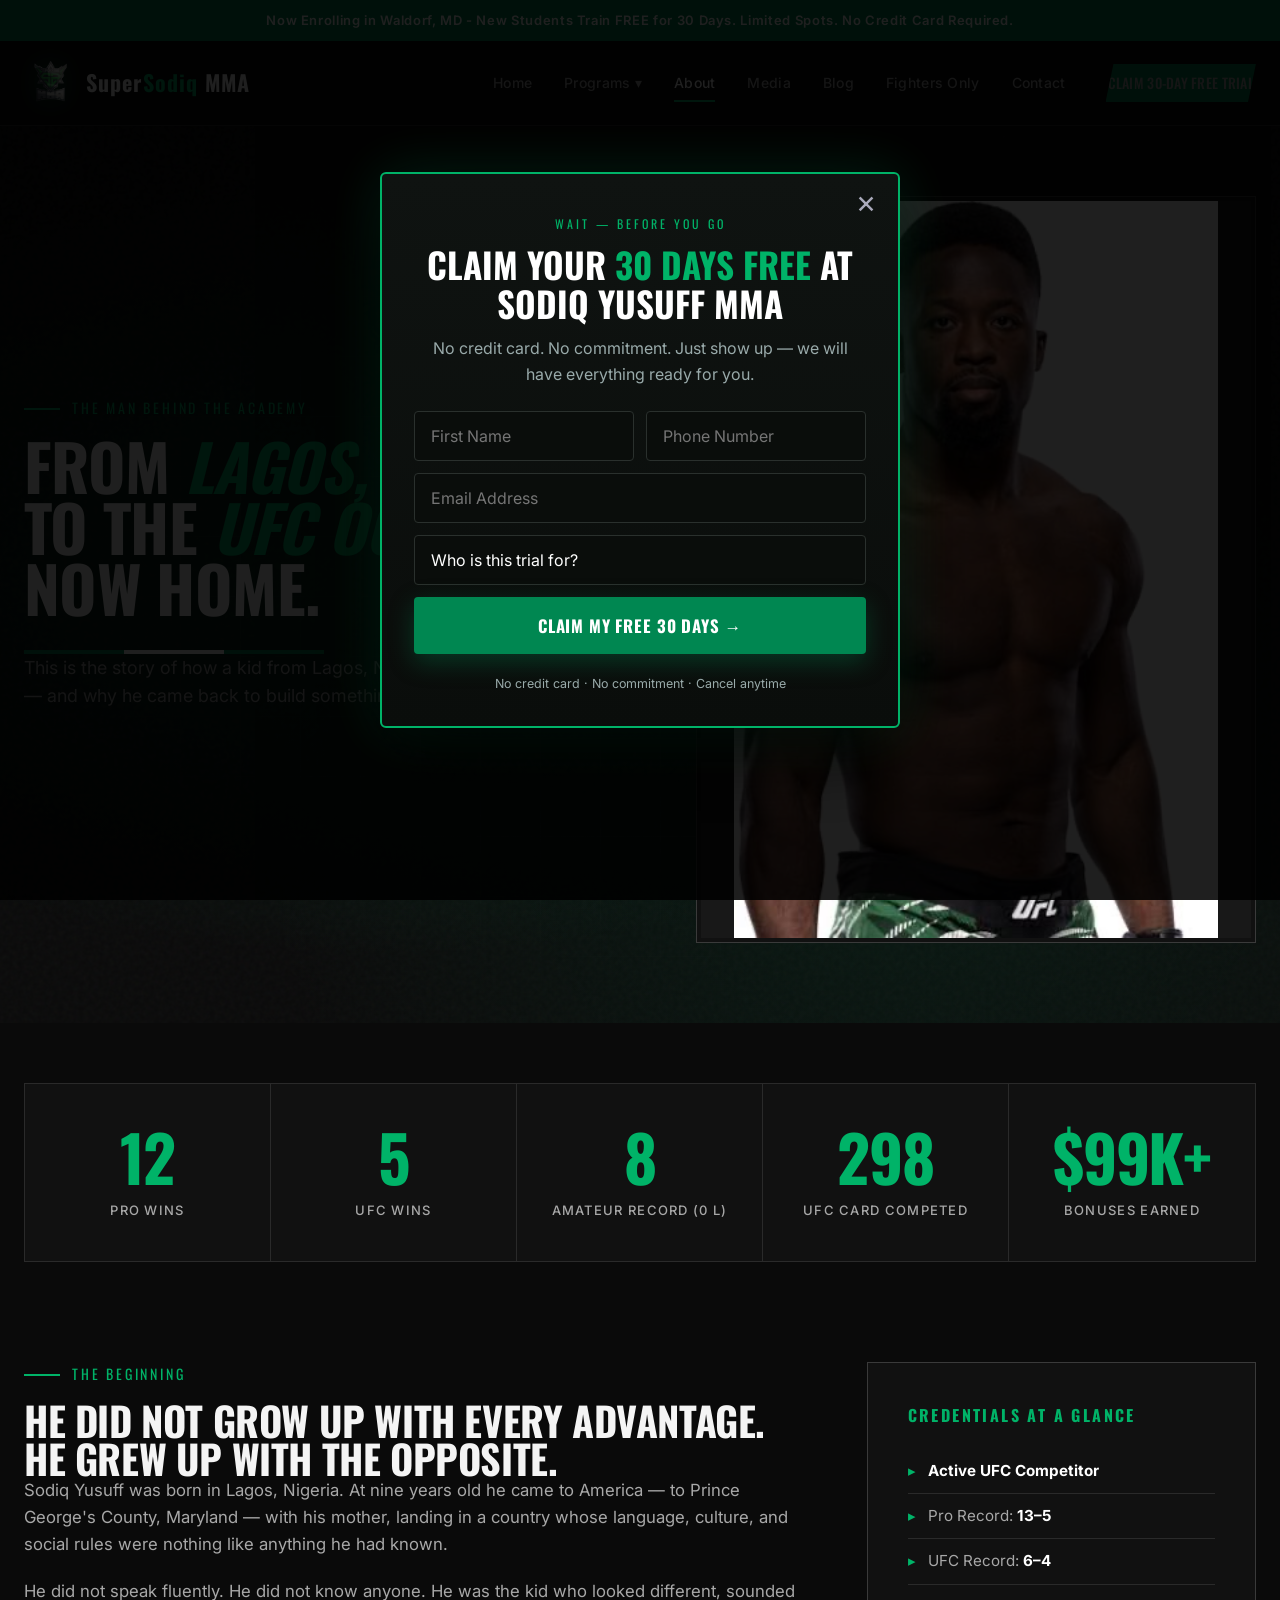
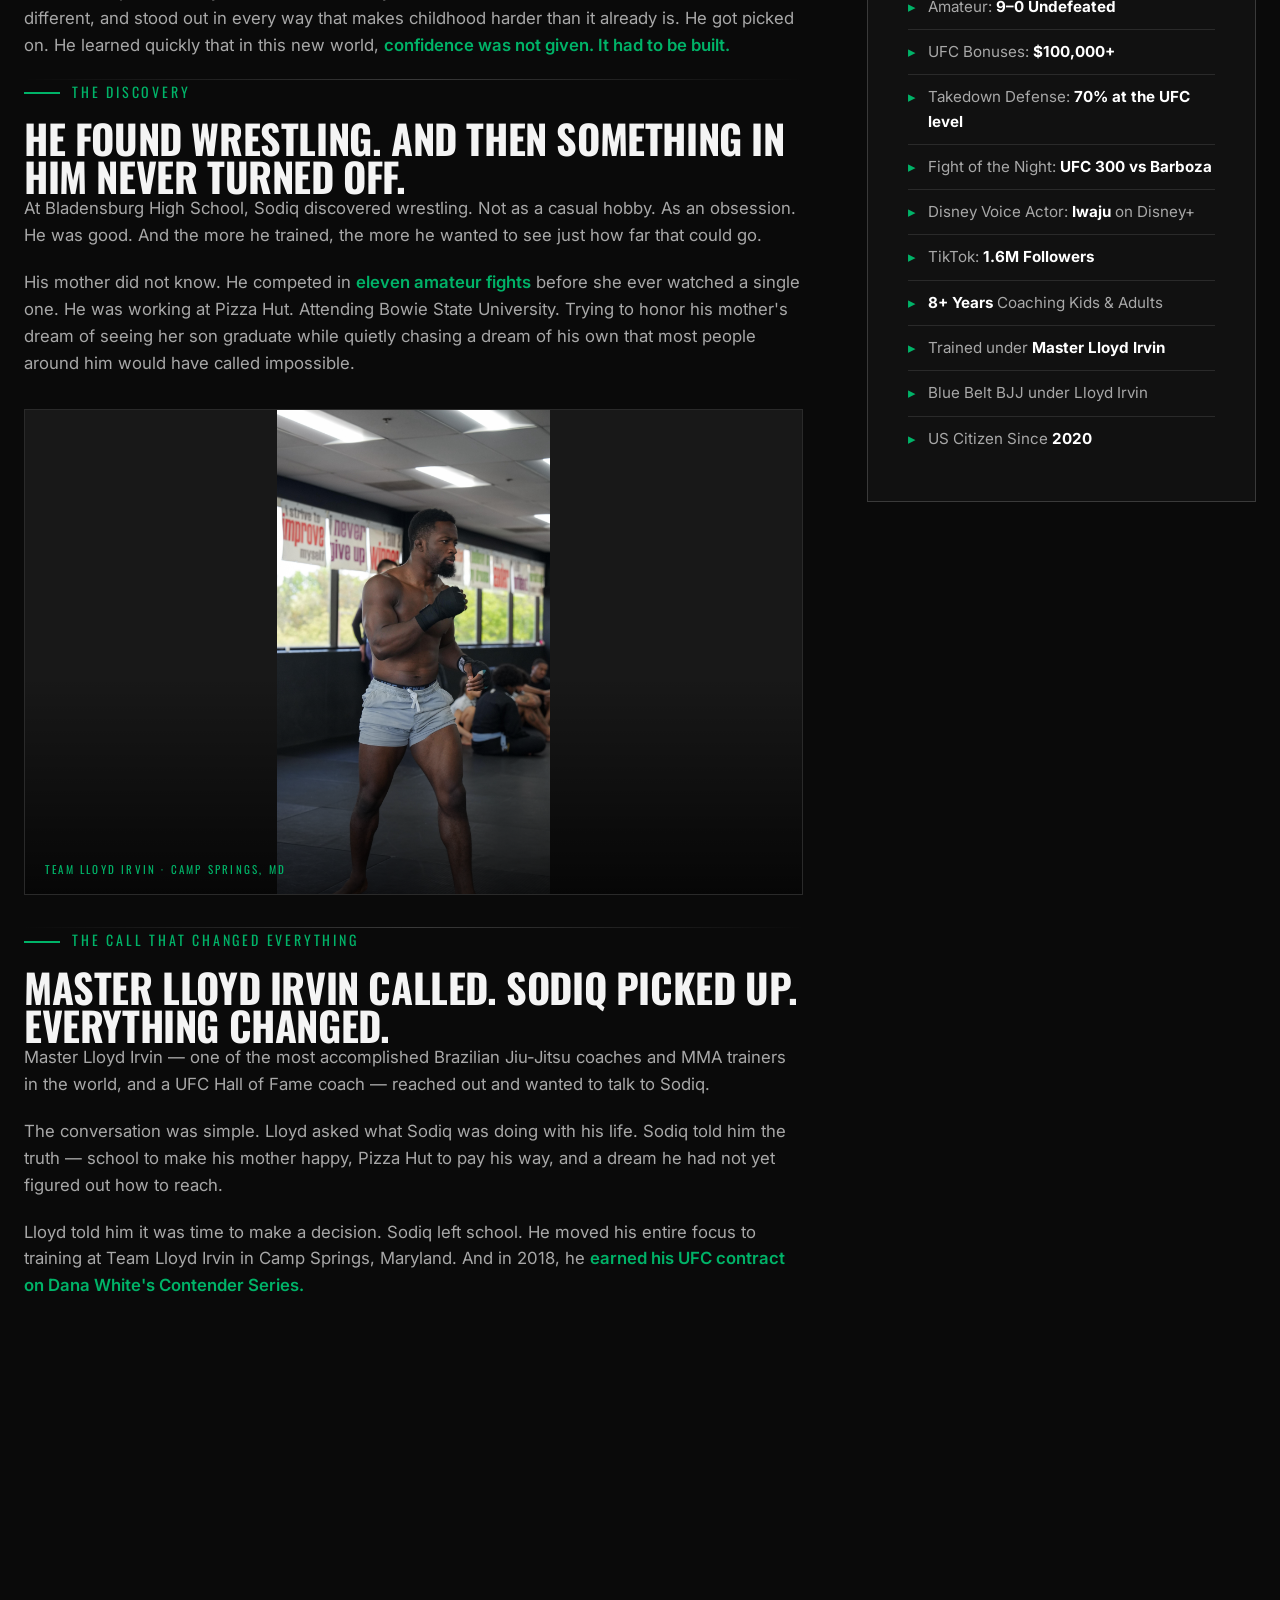
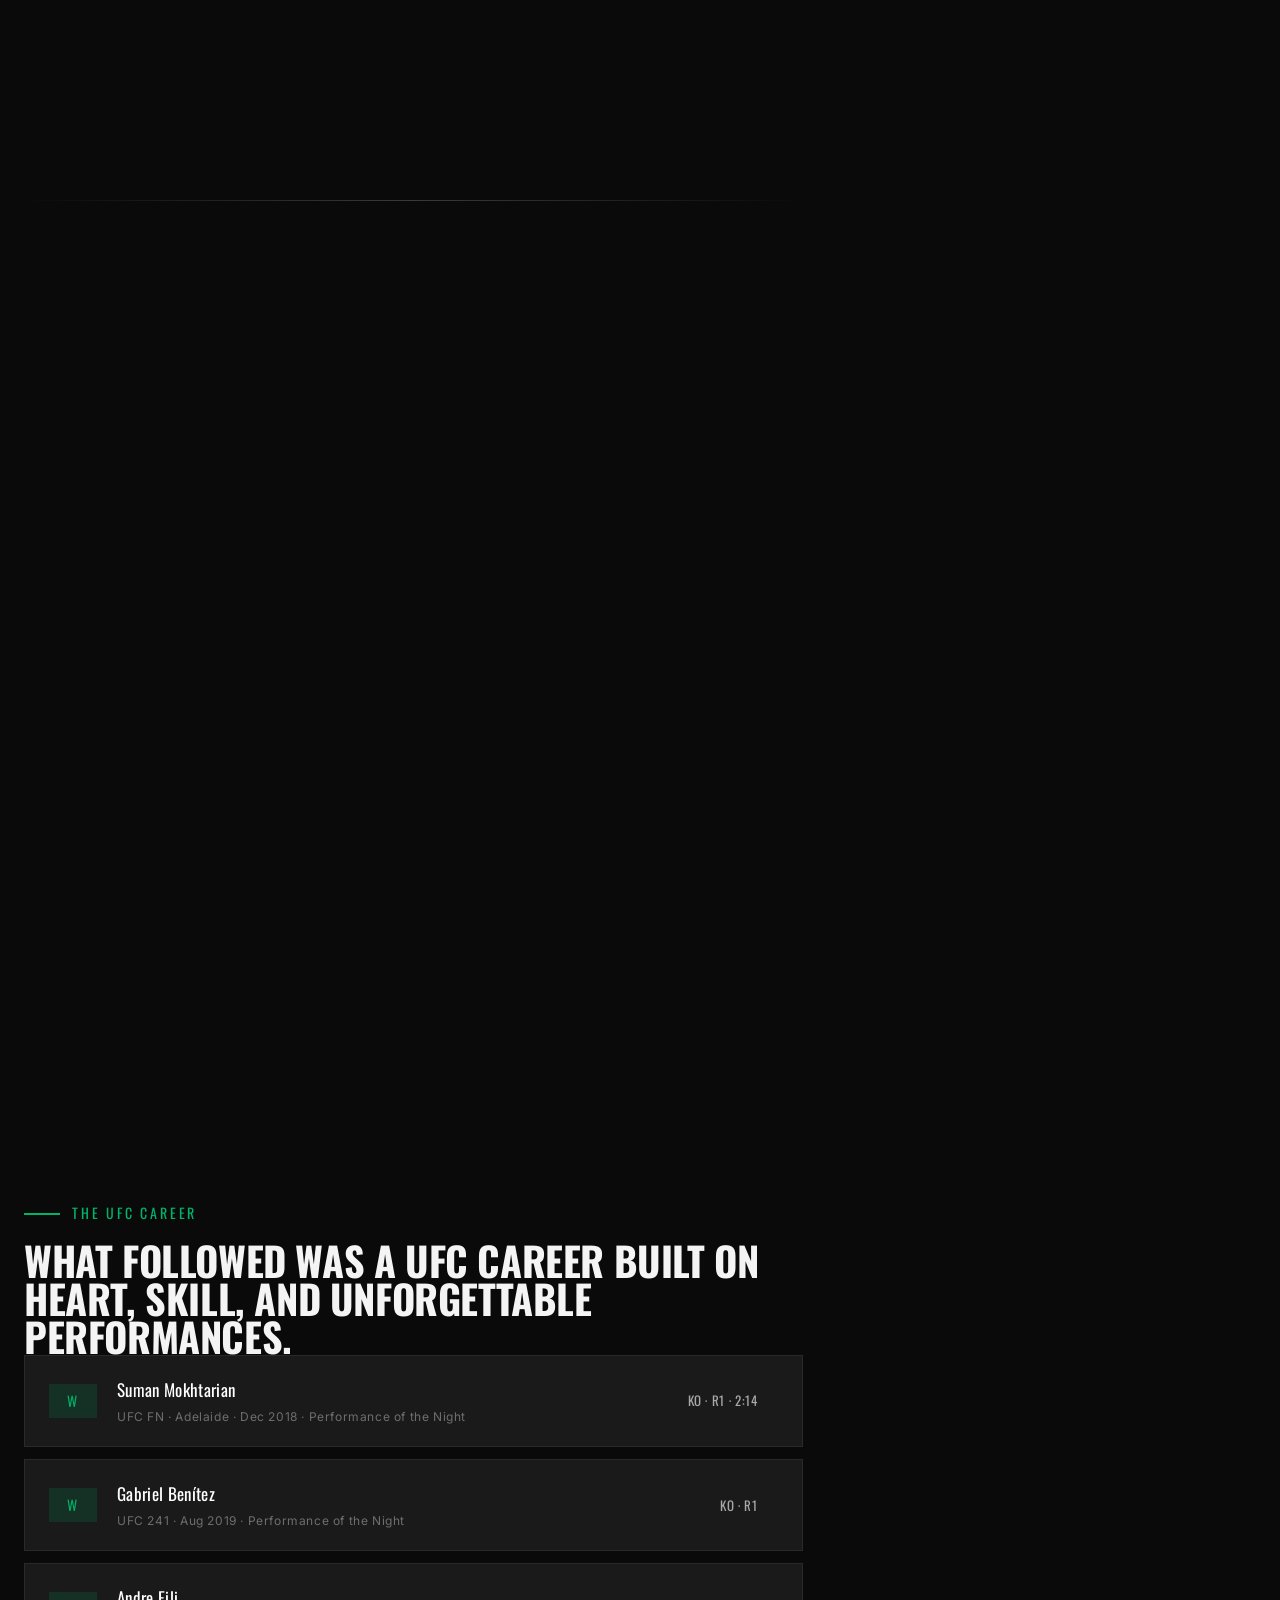
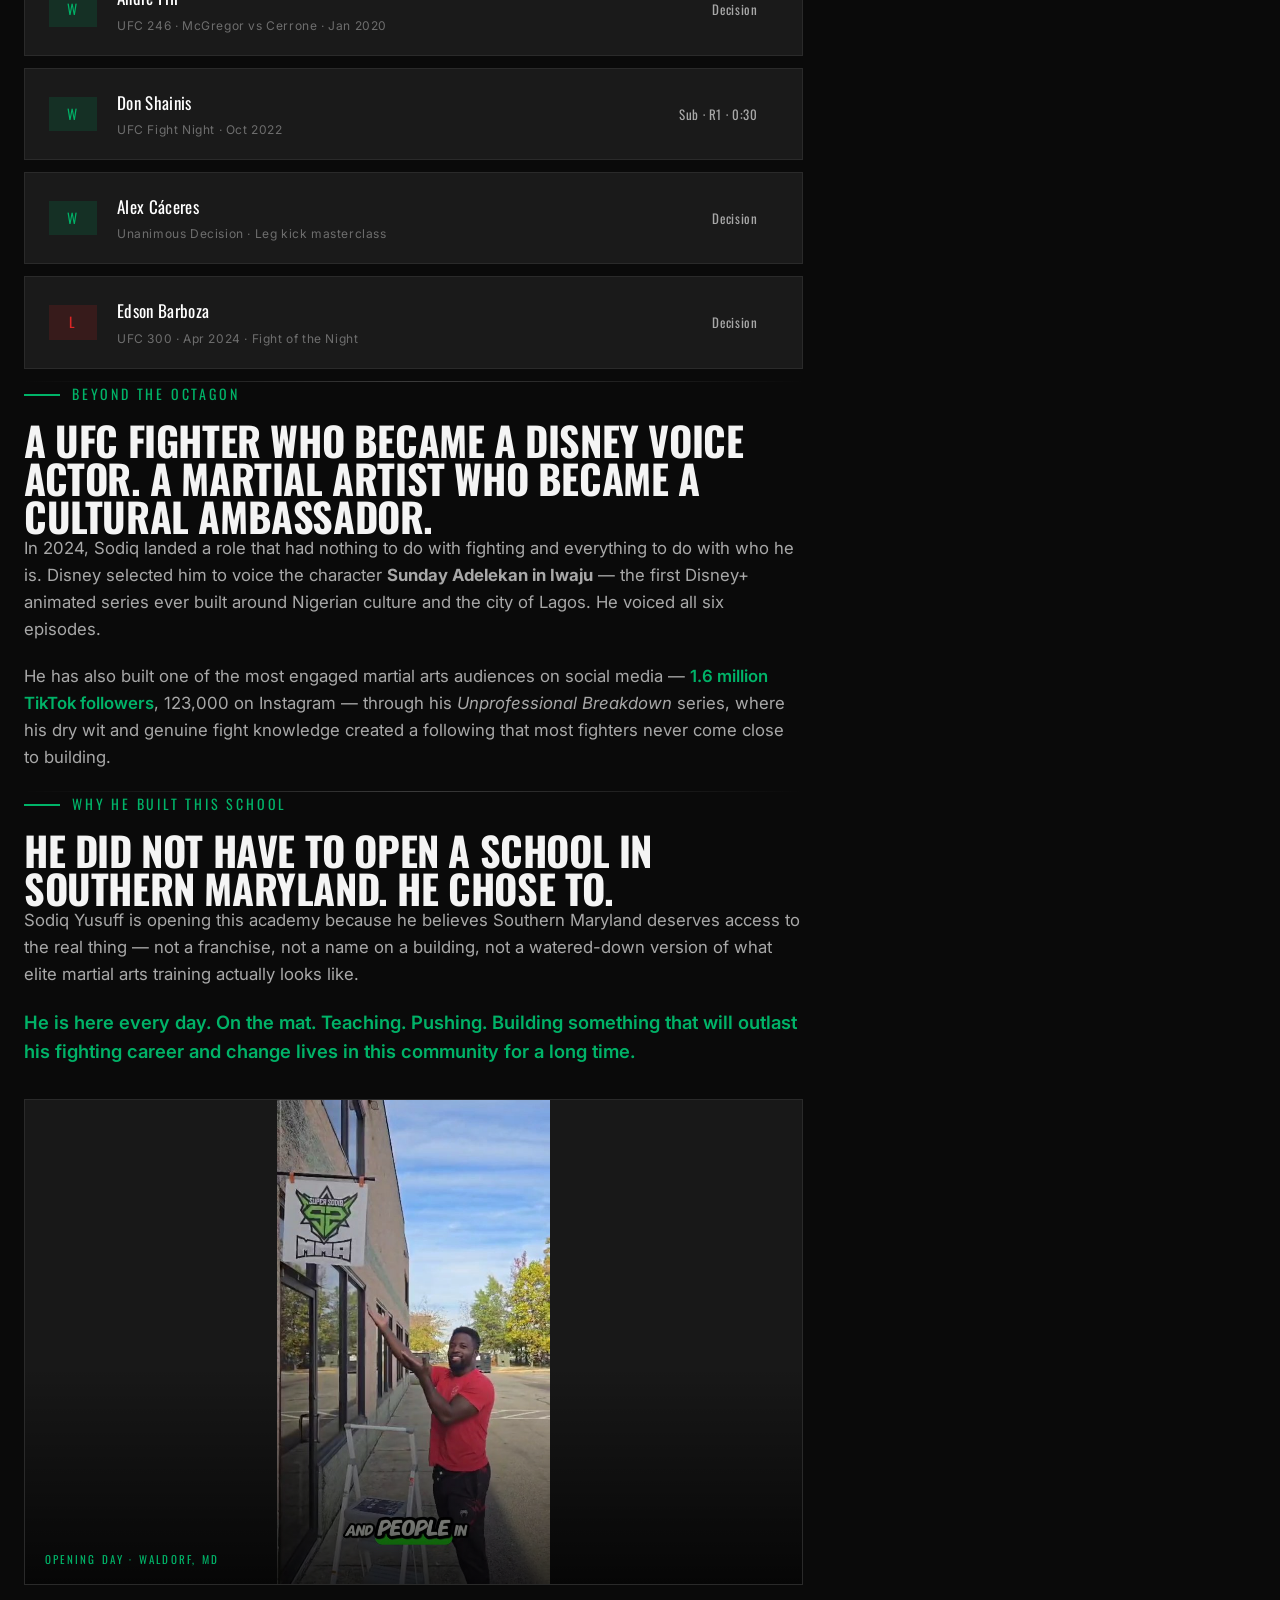
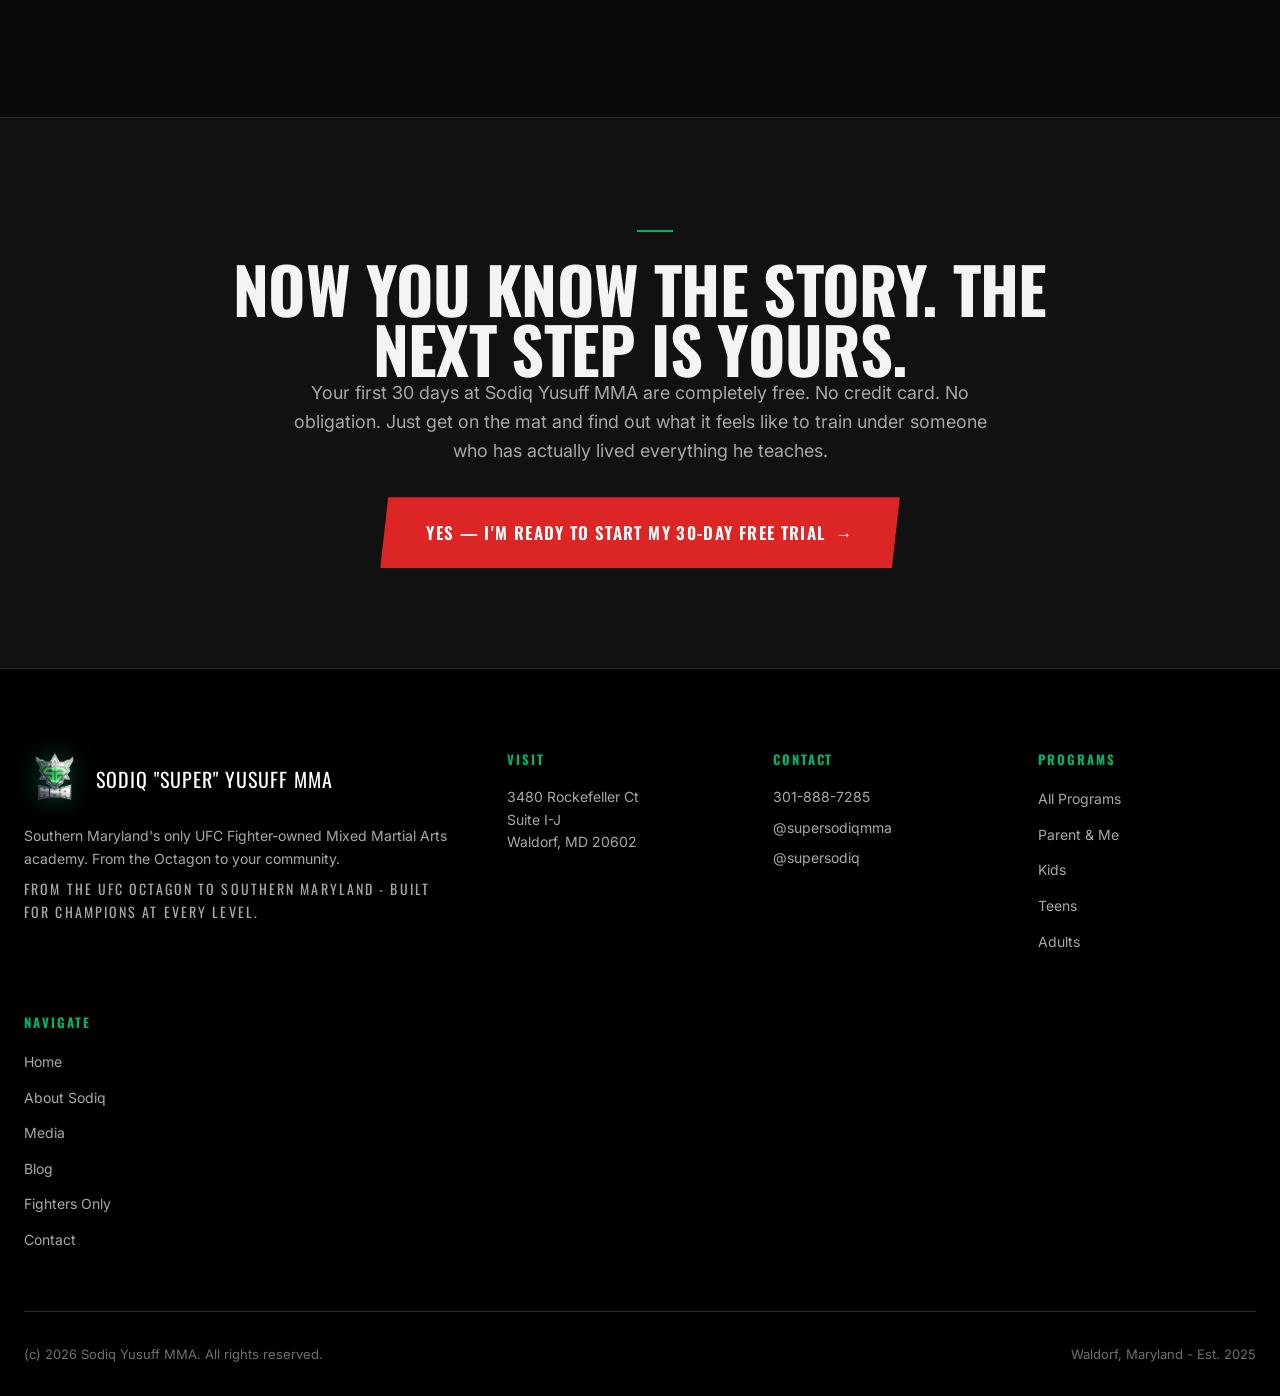
==== about.html @ c05e0334 "Sync all 14 HTML pages to cache v=25. Verified verbatim word-for-word coverage of source letters: ki" ====
<!DOCTYPE html>
<html lang="en">
<head>
<meta charset="UTF-8" />
<meta name="viewport" content="width=device-width, initial-scale=1.0" />
<title>About Sodiq — The Man Behind the Academy</title>
<meta name="description" content="The story of how a kid from Lagos, Nigeria became a UFC fighter — and why he came back to build something in your community." />
<link rel="preconnect" href="https://fonts.googleapis.com" />
<link rel="preconnect" href="https://fonts.gstatic.com" crossorigin />
<link href="https://fonts.googleapis.com/css2?family=Oswald:wght@400;500;600;700&family=Inter:wght@300;400;500;600;700&display=swap" rel="stylesheet" />
<link rel="stylesheet" href="assets/css/styles.css?v=25" />
<link rel="icon" type="image/png" href="assets/images/super-sodiq-logo.png" />
<style>
  .about-hero-split { display: grid; grid-template-columns: 1.1fr 1fr; gap: 56px; align-items: center; }
  @media (max-width: 1000px) { .about-hero-split { grid-template-columns: 1fr; text-align: center; } }
  .about-hero-photo {
    position: relative; aspect-ratio: 3/4;
    border: 1px solid var(--border-bright);
    padding: 4px; background: var(--bg-2);
    overflow: hidden;
  }
  .about-hero-photo::before, .about-hero-photo::after {
    content: ''; position: absolute;
    width: 24px; height: 24px;
    border: 2px solid var(--nigeria-green-bright);
    z-index: 4;
  }
  .about-hero-photo::before { top: -2px; left: -2px; border-right: none; border-bottom: none; }
  .about-hero-photo::after { bottom: -2px; right: -2px; border-left: none; border-top: none; }
  .about-hero-photo img {
    width: 100%; height: 100%; object-fit: contain; background: var(--bg-3);
  }
  .story-photo {
    position: relative; aspect-ratio: 16/10;
    overflow: hidden; margin: 32px 0;
    border: 1px solid var(--border);
  }
  .story-photo::before {
    content: ''; position: absolute; inset: 0; z-index: 2;
    background: linear-gradient(180deg, transparent 55%, rgba(0,0,0,0.75));
    pointer-events: none;
  }
  .story-photo img { width: 100%; height: 100%; object-fit: contain; background: var(--bg-3); }
  .story-photo .tag {
    position: absolute; bottom: 16px; left: 20px; z-index: 3;
    font-family: var(--font-display); font-size: 11px;
    letter-spacing: 0.2em; color: var(--nigeria-green-bright);
    text-transform: uppercase;
  }
  .flag-strip { height: 4px; display: flex; }
  .flag-strip > span { flex: 1; }
  .flag-strip > span:nth-child(1), .flag-strip > span:nth-child(3) { background: var(--nigeria-green); }
  .flag-strip > span:nth-child(2) { background: var(--white); }
  .cred-box {
    background: var(--bg-2); border: 1px solid var(--border-bright);
    padding: 40px; position: sticky; top: 100px;
  }
  .cred-box h3 {
    font-family: var(--font-display); font-size: 16px;
    letter-spacing: 0.15em; text-transform: uppercase;
    color: var(--nigeria-green-bright); margin-bottom: 20px;
  }
  .cred-box ul li {
    padding: 10px 0 10px 20px; position: relative;
    border-bottom: 1px solid var(--border); font-size: 0.95rem; color: var(--text-dim);
  }
  .cred-box ul li::before { content: '▸'; position: absolute; left: 0; color: var(--nigeria-green-bright); }
  .cred-box ul li:last-child { border-bottom: none; }
  .cred-box ul li strong { color: var(--white); }
  .about-grid { display: grid; grid-template-columns: 2fr 1fr; gap: 64px; align-items: start; }
  @media (max-width: 900px) {
    .cred-box { position: static; }
    .about-grid { grid-template-columns: 1fr; gap: 32px; }
  }
</style>
<style id="exit-popup-critical">
/* Critical popup styles - inline so they cannot be missed by cache */
.exit-popup { position:fixed!important; inset:0!important; z-index:9999!important; display:none!important; align-items:center!important; justify-content:center!important; padding:20px!important; }
.exit-popup.is-open { display:flex!important; }
.exit-popup__backdrop { position:absolute; inset:0; background:rgba(0,0,0,0.88); }
.exit-popup__card { position:relative; width:100%; max-width:520px; max-height:92vh; overflow-y:auto; background:linear-gradient(180deg,#0f1311,#0a0d0b); border:2px solid #00b368; border-radius:6px; box-shadow:0 30px 80px rgba(0,0,0,0.7),0 0 60px rgba(0,135,81,0.25); }
.exit-popup__close { position:absolute; top:10px; right:14px; width:36px; height:36px; background:transparent; border:none; color:#aab; font-size:32px; line-height:1; cursor:pointer; z-index:2; }
.exit-popup__inner { padding:40px 32px 32px; text-align:center; }
.exit-popup__kicker { font-family:'Oswald',sans-serif; font-size:12px; letter-spacing:0.25em; text-transform:uppercase; color:#00b368; margin:0 0 12px; }
.exit-popup__title { font-family:'Oswald',sans-serif; font-size:clamp(1.6rem,4.5vw,2.2rem); text-transform:uppercase; color:#fff; line-height:1.1; margin:0 0 14px; }
.exit-popup__title span { color:#00b368; }
.exit-popup__lede { color:#9aa; margin:0 auto 24px; max-width:420px; }
.exit-popup__form { display:flex; flex-direction:column; gap:12px; text-align:left; }
.exit-popup__row { display:grid; grid-template-columns:1fr 1fr; gap:12px; }
.exit-popup__form input, .exit-popup__form select { width:100%; padding:14px 16px; background:#0a0d0b; border:1px solid #2a302d; color:#fff; font-family:'Inter',sans-serif; font-size:16px; border-radius:4px; -webkit-appearance:none; appearance:none; box-sizing:border-box; }
.exit-popup__submit { width:100%; padding:16px 20px; background:#008751; color:#fff; border:none; border-radius:4px; font-family:'Oswald',sans-serif; font-size:1.05rem; font-weight:700; letter-spacing:0.05em; text-transform:uppercase; cursor:pointer; box-shadow:0 8px 24px rgba(0,135,81,0.35); }
.exit-popup__trust { text-align:center; color:#9aa; font-size:0.78rem; margin:8px 0 0; }
@media (max-width:480px){ .exit-popup__inner{padding:32px 20px 24px;} .exit-popup__row{grid-template-columns:1fr;} }
</style>
</head>
<body>

<div id="nav-slot"></div>

<!-- =========== HERO =========== -->
<section class="hero" style="min-height:70vh;">
  <div class="hero-bg"></div>
  <div class="container">
    <div class="about-hero-split">
      <div>
        <div class="kicker reveal">The Man Behind the Academy</div>
        <h1 class="hero-headline reveal reveal-delay-1" style="font-size:clamp(2rem,5vw,4.5rem);text-align:left;">
          From <span class="accent">Lagos, Nigeria</span><br/>
          to the <span class="accent">UFC Octagon</span>.<br/>
          Now home.
        </h1>
        <div class="flag-strip reveal reveal-delay-2" style="max-width:300px;margin:32px 0 0;"><span></span><span></span><span></span></div>
        <p class="hero-sub reveal reveal-delay-2 mt-md" style="margin-left:0;text-align:left;">This is the story of how a kid from Lagos, Nigeria became a UFC fighter — and why he came back to build something in your community.</p>
      </div>
      <div class="about-hero-photo reveal reveal-delay-1">
        <img src="assets/images/sodiq-ufc-portrait-profile.jpg" alt="Sodiq Yusuff UFC official portrait — profile shot" loading="eager" />
      </div>
    </div>
  </div>
</section>

<!-- =========== STATS RIBBON =========== -->
<section class="section-sm" style="padding-bottom:0;">
  <div class="container">
    <div class="stats reveal">
      <div class="stat"><span class="stat-number" data-count="13">0</span><span class="stat-label">Pro Wins</span></div>
      <div class="stat"><span class="stat-number" data-count="6">0</span><span class="stat-label">UFC Wins</span></div>
      <div class="stat"><span class="stat-number" data-count="9">0</span><span class="stat-label">Amateur Record (0 L)</span></div>
      <div class="stat"><span class="stat-number" data-count="300">0</span><span class="stat-label">UFC Card Competed</span></div>
      <div class="stat"><span class="stat-number" data-count="100" data-prefix="$" data-suffix="K+">0</span><span class="stat-label">Bonuses Earned</span></div>
    </div>
  </div>
</section>

<!-- =========== MAIN CONTENT + CREDENTIALS SIDEBAR =========== -->
<section class="section">
  <div class="container">
    <div class="about-grid">
      <div class="prose">

        <div class="reveal">
          <div class="kicker">The Beginning</div>
          <h2 class="display-3 mb-md">He did not grow up with every advantage. He grew up with the opposite.</h2>
          <p>Sodiq Yusuff was born in Lagos, Nigeria. At nine years old he came to America — to Prince George's County, Maryland — with his mother, landing in a country whose language, culture, and social rules were nothing like anything he had known.</p>
          <p>He did not speak fluently. He did not know anyone. He was the kid who looked different, sounded different, and stood out in every way that makes childhood harder than it already is. He got picked on. He learned quickly that in this new world, <span class="highlight">confidence was not given. It had to be built.</span></p>
        </div>

        <div class="divider mb-lg mt-lg"></div>

        <div class="reveal">
          <div class="kicker">The Discovery</div>
          <h2 class="display-3 mb-md">He found wrestling. And then something in him never turned off.</h2>
          <p>At Bladensburg High School, Sodiq discovered wrestling. Not as a casual hobby. As an obsession. He was good. And the more he trained, the more he wanted to see just how far that could go.</p>
          <p>His mother did not know. He competed in <span class="highlight">eleven amateur fights</span> before she ever watched a single one. He was working at Pizza Hut. Attending Bowie State University. Trying to honor his mother's dream of seeing her son graduate while quietly chasing a dream of his own that most people around him would have called impossible.</p>
        </div>

        <div class="story-photo reveal">
          <img src="assets/images/sodiq-training-gym-stance.jpg" alt="Sodiq Yusuff in boxing stance at Team Lloyd Irvin" loading="lazy" />
          <span class="tag">Team Lloyd Irvin · Camp Springs, MD</span>
        </div>

        <div class="divider mb-lg mt-lg"></div>

        <div class="reveal">
          <div class="kicker">The Call That Changed Everything</div>
          <h2 class="display-3 mb-md">Master Lloyd Irvin called. Sodiq picked up. Everything changed.</h2>
          <p>Master Lloyd Irvin — one of the most accomplished Brazilian Jiu-Jitsu coaches and MMA trainers in the world, and a UFC Hall of Fame coach — reached out and wanted to talk to Sodiq.</p>
          <p>The conversation was simple. Lloyd asked what Sodiq was doing with his life. Sodiq told him the truth — school to make his mother happy, Pizza Hut to pay his way, and a dream he had not yet figured out how to reach.</p>
          <p>Lloyd told him it was time to make a decision. Sodiq left school. He moved his entire focus to training at Team Lloyd Irvin in Camp Springs, Maryland. And in 2018, he <span class="highlight">earned his UFC contract on Dana White's Contender Series.</span></p>
        </div>

        <div class="reveal" style="margin:32px auto;">
          <div style="position:relative;border:2px solid var(--nigeria-green-bright);overflow:hidden;box-shadow:0 0 60px rgba(0,179,104,0.3);">
            <img src="assets/images/lloyd-and-sodiq-poster.png" alt="MMA Coach Lloyd Irvin and Sodiq Yusuff" style="width:100%;display:block;" />
            <div style="position:absolute;bottom:0;left:0;right:0;padding:18px 24px;background:linear-gradient(0deg,rgba(0,0,0,0.95),transparent);">
              <p style="font-family:var(--font-display);font-size:11px;letter-spacing:0.25em;text-transform:uppercase;color:var(--nigeria-green-bright);margin-bottom:4px;">The Coach · The Fighter</p>
              <p style="font-family:var(--font-display);font-size:1rem;text-transform:uppercase;color:var(--white);letter-spacing:0.02em;">21+ Consecutive Years of UFC Fighters · Team Lloyd Irvin</p>
            </div>
          </div>
        </div>



        <div class="divider mb-lg mt-lg"></div>

        <div class="reveal">
          <div class="kicker">The Debut No One Will Forget</div>
          <h2 class="display-3 mb-md">He won his first UFC fight one week after the worst news of his life.</h2>
          <p>The week before Sodiq was scheduled to fly to Adelaide, Australia for his UFC debut, his older brother Tope died of typhoid fever in Nigeria at age 34. His mother found out first. And she made a decision that only a mother could make — she did not tell him. <span class="highlight">She carried that loss alone for an entire week</span> so her son would not be distracted.</p>
          <p>When Sodiq finally learned the truth, it hit him like the floor disappearing beneath him. He cried. His mother told him to stop. She said he had to focus.</p>
          <p>He got on the plane. He walked into the Octagon in Australia. He destroyed his opponent by <span class="highlight">first-round knockout in 2 minutes and 14 seconds</span> and earned a Performance of the Night bonus. And in his post-fight interview, standing in the Octagon, he dedicated the performance to his brother Tope.</p>
        </div>

        <div class="story-photo reveal">
          <img src="assets/images/sodiq-ufc-submission-ground.jpg" alt="Sodiq Yusuff executing a submission in the UFC Octagon" loading="lazy" />
          <span class="tag">UFC Octagon · Inside the Cage</span>
        </div>

        <div class="pullquote reveal">This one's for my brother.</div>

        <div class="reveal">
          <div class="kicker">The UFC Career</div>
          <h2 class="display-3 mb-md">What followed was a UFC career built on heart, skill, and unforgettable performances.</h2>
        </div>

        <!-- Record List -->
        <div class="reveal mt-md">
          <div class="record-row">
            <div class="record-result win">W</div>
            <div>
              <div class="record-opponent">Suman Mokhtarian</div>
              <span class="record-event">UFC FN · Adelaide · Dec 2018 · Performance of the Night</span>
            </div>
            <div class="record-method">KO · R1 · 2:14</div>
          </div>
          <div class="record-row">
            <div class="record-result win">W</div>
            <div>
              <div class="record-opponent">Gabriel Benítez</div>
              <span class="record-event">UFC 241 · Aug 2019 · Performance of the Night</span>
            </div>
            <div class="record-method">KO · R1</div>
          </div>
          <div class="record-row">
            <div class="record-result win">W</div>
            <div>
              <div class="record-opponent">Andre Fili</div>
              <span class="record-event">UFC 246 · McGregor vs Cerrone · Jan 2020</span>
            </div>
            <div class="record-method">Decision</div>
          </div>
          <div class="record-row">
            <div class="record-result win">W</div>
            <div>
              <div class="record-opponent">Don Shainis</div>
              <span class="record-event">UFC Fight Night · Oct 2022</span>
            </div>
            <div class="record-method">Sub · R1 · 0:30</div>
          </div>
          <div class="record-row">
            <div class="record-result win">W</div>
            <div>
              <div class="record-opponent">Alex Cáceres</div>
              <span class="record-event">Unanimous Decision · Leg kick masterclass</span>
            </div>
            <div class="record-method">Decision</div>
          </div>
          <div class="record-row">
            <div class="record-result loss">L</div>
            <div>
              <div class="record-opponent">Edson Barboza</div>
              <span class="record-event">UFC 300 · Apr 2024 · Fight of the Night</span>
            </div>
            <div class="record-method">Decision</div>
          </div>
        </div>

        <div class="divider mb-lg mt-lg"></div>

        <div class="reveal">
          <div class="kicker">Beyond the Octagon</div>
          <h2 class="display-3 mb-md">A UFC fighter who became a Disney voice actor. A martial artist who became a cultural ambassador.</h2>
          <p>In 2024, Sodiq landed a role that had nothing to do with fighting and everything to do with who he is. Disney selected him to voice the character <strong>Sunday Adelekan in Iwaju</strong> — the first Disney+ animated series ever built around Nigerian culture and the city of Lagos. He voiced all six episodes.</p>
          <p>He has also built one of the most engaged martial arts audiences on social media — <span class="highlight">1.6 million TikTok followers</span>, 123,000 on Instagram — through his <em>Unprofessional Breakdown</em> series, where his dry wit and genuine fight knowledge created a following that most fighters never come close to building.</p>
        </div>

        <div class="divider mb-lg mt-lg"></div>

        <div class="reveal">
          <div class="kicker">Why He Built This School</div>
          <h2 class="display-3 mb-md">He did not have to open a school in Southern Maryland. He chose to.</h2>
          <p>Sodiq Yusuff is opening this academy because he believes Southern Maryland deserves access to the real thing — not a franchise, not a name on a building, not a watered-down version of what elite martial arts training actually looks like.</p>
          <p class="strong"><span class="highlight">He is here every day. On the mat. Teaching. Pushing. Building something that will outlast his fighting career and change lives in this community for a long time.</span></p>
        </div>

        <div class="story-photo reveal">
          <img src="assets/images/sodiq-academy-opening-sign.jpg" alt="Sodiq Yusuff hanging the Super Sodiq MMA sign at the Waldorf academy" loading="lazy" />
          <span class="tag">Opening Day · Waldorf, MD</span>
        </div>

      </div>

      <!-- CREDENTIALS SIDEBAR -->
      <aside class="cred-box reveal reveal-delay-1">
        <h3>Credentials at a Glance</h3>
        <ul>
          <li><strong>Active UFC Competitor</strong></li>
          <li>Pro Record: <strong>13–5</strong></li>
          <li>UFC Record: <strong>6–4</strong></li>
          <li>Amateur: <strong>9–0 Undefeated</strong></li>
          <li>UFC Bonuses: <strong>$100,000+</strong></li>
          <li>Takedown Defense: <strong>70% at the UFC level</strong></li>
          <li>Fight of the Night: <strong>UFC 300 vs Barboza</strong></li>
          <li>Disney Voice Actor: <strong>Iwaju</strong> on Disney+</li>
          <li>TikTok: <strong>1.6M Followers</strong></li>
          <li><strong>8+ Years</strong> Coaching Kids & Adults</li>
          <li>Trained under <strong>Master Lloyd Irvin</strong></li>
          <li>Blue Belt BJJ under Lloyd Irvin</li>
          <li>US Citizen Since <strong>2020</strong></li>
        </ul>
      </aside>
    </div>
  </div>
</section>

<!-- =========== BOTTOM CTA =========== -->
<section class="section" style="background:var(--bg-2);border-top:1px solid var(--border);">
  <div class="container-narrow" style="text-align:center;">
    <div class="reveal">
      <div class="kicker" style="padding-left:0;">&nbsp;</div>
      <h2 class="display-2 mb-md">Now you know the story. The next step is yours.</h2>
      <p class="lede" style="margin:0 auto 32px;">Your first 30 days at Sodiq Yusuff MMA are completely free. No credit card. No obligation. Just get on the mat and find out what it feels like to train under someone who has actually lived everything he teaches.</p>
      <a href="contact.html#trial" class="btn btn-blood btn-lg pulse btn-arrow">Yes — I'm Ready to Start My 30-Day Free Trial</a>
    </div>
  </div>
</section>

<div id="footer-slot"></div>
<!-- ========== EXIT-INTENT POPUP ========== -->
<div class="exit-popup" id="exitPopup" aria-hidden="true" role="dialog" aria-labelledby="exitPopupTitle">
  <div class="exit-popup__backdrop" data-exit-close></div>
  <div class="exit-popup__card" role="document">
    <button class="exit-popup__close" type="button" aria-label="Close" data-exit-close>&times;</button>
    <div class="exit-popup__inner">
      <p class="exit-popup__kicker">Wait — Before You Go</p>
      <h2 class="exit-popup__title" id="exitPopupTitle">Claim Your <span>30 Days FREE</span> at Sodiq Yusuff MMA</h2>
      <p class="exit-popup__lede">No credit card. No commitment. Just show up — we will have everything ready for you.</p>
      <form class="exit-popup__form" id="exitPopupForm" action="" method="POST" novalidate>
        <div class="exit-popup__row">
          <input type="text" name="first_name" placeholder="First Name" required autocomplete="given-name" />
          <input type="tel" name="phone" placeholder="Phone Number" required autocomplete="tel" />
        </div>
        <input type="email" name="email" placeholder="Email Address" required autocomplete="email" />
        <select name="program" required>
          <option value="">Who is this trial for?</option>
          <option value="adult">Adult (16+)</option>
          <option value="kid">Kid (5–15)</option>
          <option value="both">Both — Family</option>
        </select>
        <button type="submit" class="exit-popup__submit">Claim My Free 30 Days &rarr;</button>
        <p class="exit-popup__trust">No credit card &middot; No commitment &middot; Cancel anytime</p>
      </form>
    </div>
  </div>
</div>

<script src="assets/js/partials.js?v=25"></script>
<script src="assets/js/main.js?v=25"></script>
</body>
</html>
---- assets/css/styles.css ----
/* ============================================================
   SODIQ "SUPER" YUSUFF MMA — CINEMATIC FIGHT NIGHT DESIGN SYSTEM
   Nigerian green × black × white. Built for impact.
   ============================================================ */

:root {
  /* Colors — Nigerian flag × fight night */
  --nigeria-green: #008751;
  --nigeria-green-bright: #00b368;
  --nigeria-green-glow: #00ff7a;
  --white: #ffffff;
  --off-white: #f4f4f4;

  /* Fight night surface palette */
  --black: #000000;
  --bg: #0a0a0a;
  --bg-2: #111111;
  --bg-3: #181818;
  --surface: #1a1a1a;
  --surface-2: #222222;
  --border: #2a2a2a;
  --border-bright: #3a3a3a;

  /* Text */
  --text: #f4f4f4;
  --text-dim: #a8a8a8;
  --text-muted: #6e6e6e;

  /* Accent — urgency red for CTAs */
  --blood: #dc2626;
  --gold: #f5b100;

  /* Typography */
  --font-display: 'Oswald', 'Bebas Neue', 'Impact', sans-serif;
  --font-body: 'Inter', -apple-system, BlinkMacSystemFont, 'Segoe UI', sans-serif;
  --font-mono: 'JetBrains Mono', 'Courier New', monospace;

  /* Scale */
  --container: 1280px;
  --container-narrow: 960px;
  --radius: 2px;
  --radius-lg: 8px;

  /* Transitions */
  --ease: cubic-bezier(0.16, 1, 0.3, 1);
  --ease-out: cubic-bezier(0.22, 1, 0.36, 1);
}

/* ============ RESET ============ */
*, *::before, *::after { box-sizing: border-box; margin: 0; padding: 0; }
html { scroll-behavior: smooth; -webkit-text-size-adjust: 100%; }
body {
  font-family: var(--font-body);
  background: var(--bg);
  color: var(--text);
  line-height: 1.6;
  font-weight: 400;
  overflow-x: hidden;
  -webkit-font-smoothing: antialiased;
  -moz-osx-font-smoothing: grayscale;
}
img, video { max-width: 100%; height: auto; display: block; }
a { color: inherit; text-decoration: none; transition: color 0.2s; }
button { font-family: inherit; border: none; background: none; cursor: pointer; color: inherit; }
ul { list-style: none; }

/* ============ UTILITY ============ */
.container { max-width: var(--container); margin: 0 auto; padding: 0 24px; }
.container-narrow { max-width: var(--container-narrow); margin: 0 auto; padding: 0 24px; }
.text-green { color: var(--nigeria-green-bright); }
.text-white { color: var(--white); }
.text-dim { color: var(--text-dim); }
.uppercase { text-transform: uppercase; letter-spacing: 0.08em; }
.section { padding: 100px 0; position: relative; }
.section-sm { padding: 60px 0; }
.divider { height: 1px; background: linear-gradient(90deg, transparent, var(--border-bright), transparent); margin: 0; }

/* ============ TYPOGRAPHY ============ */
.display-1, .display-2, .display-3 {
  font-family: var(--font-display);
  font-weight: 700;
  line-height: 0.95;
  letter-spacing: -0.01em;
  text-transform: uppercase;
}
.display-1 { font-size: clamp(2.5rem, 7vw, 5.5rem); }
.display-2 { font-size: clamp(2rem, 5.5vw, 4rem); }
.display-3 { font-size: clamp(1.5rem, 4vw, 2.5rem); }
.kicker {
  display: inline-block;
  font-family: var(--font-display);
  font-size: 14px;
  letter-spacing: 0.2em;
  text-transform: uppercase;
  color: var(--nigeria-green-bright);
  margin-bottom: 16px;
  position: relative;
  padding-left: 48px;
}
.kicker::before {
  content: '';
  position: absolute;
  left: 0; top: 50%;
  width: 36px; height: 2px;
  background: var(--nigeria-green-bright);
}
.lede {
  font-size: clamp(1.1rem, 1.4vw, 1.25rem);
  color: var(--text-dim);
  line-height: 1.6;
  max-width: 720px;
}
.prose p { margin-bottom: 1.2em; color: var(--text-dim); font-size: 1.05rem; }
.prose p.strong { color: var(--text); font-size: 1.15rem; }
.highlight { color: var(--nigeria-green-bright); font-weight: 600; }

/* ============ ANNOUNCEMENT BAR ============ */
.announce {
  background: var(--nigeria-green);
  color: var(--white);
  text-align: center;
  padding: 10px 16px;
  font-size: 13px;
  letter-spacing: 0.05em;
  font-weight: 600;
  position: relative;
  z-index: 90;
  overflow: hidden;
}
.announce::before {
  content: '';
  position: absolute; inset: 0;
  background: linear-gradient(90deg, transparent 0%, rgba(255,255,255,0.15) 50%, transparent 100%);
  transform: translateX(-100%);
  animation: shine 5s ease-in-out infinite;
}
@keyframes shine { 50% { transform: translateX(100%); } 100% { transform: translateX(100%); } }

/* ============ NAV ============ */
/* The whole nav stack (announce bar + nav) is fixed as one unit */
#nav-slot {
  position: fixed;
  top: 0;
  left: 0;
  right: 0;
  z-index: 80;
}
.nav {
  background: rgba(10, 10, 10, 0.92);
  backdrop-filter: blur(12px);
  -webkit-backdrop-filter: blur(12px);
  border-bottom: 1px solid var(--border);
  transition: background 0.3s;
  position: relative;
}
/* Spacer so content doesn't slide under fixed nav stack */
body { padding-top: 116px; }
@media (max-width: 900px) { body { padding-top: 140px; } }
@media (max-width: 600px) { body { padding-top: 150px; } }
@media (max-width: 380px) { body { padding-top: 165px; } }
.nav.scrolled { background: rgba(10, 10, 10, 0.95); }
.nav-inner {
  display: flex;
  align-items: center;
  justify-content: space-between;
  padding: 16px 24px;
  max-width: var(--container);
  margin: 0 auto;
}
.logo {
  display: flex;
  align-items: center;
  gap: 10px;
  font-family: var(--font-display);
  font-weight: 700;
  font-size: 22px;
  letter-spacing: 0.05em;
  color: var(--white);
}
.logo-mark {
  display: inline-flex;
  align-items: center;
  justify-content: center;
  width: 40px; height: 40px;
  background: var(--nigeria-green);
  color: var(--white);
  font-size: 18px;
  font-weight: 900;
  letter-spacing: -0.02em;
  clip-path: polygon(15% 0, 100% 0, 85% 100%, 0 100%);
}
.logo-img {
  width: 52px; height: 52px;
  object-fit: contain;
  filter: drop-shadow(0 0 12px rgba(0, 179, 104, 0.4));
  transition: filter 0.3s, transform 0.3s var(--ease);
}
.logo:hover .logo-img { transform: rotate(-8deg) scale(1.05); filter: drop-shadow(0 0 18px rgba(0, 255, 122, 0.6)); }
.footer-logo .logo-img { width: 60px; height: 60px; }

/* ============ COACH/CREDIT BADGES ============ */
.coach-card {
  display: grid;
  grid-template-columns: 140px 1fr;
  gap: 24px;
  align-items: center;
  padding: 28px;
  background: var(--bg-2);
  border: 1px solid var(--border-bright);
  margin: 32px 0;
  position: relative;
  overflow: hidden;
}
@media (max-width: 700px) {
  .coach-card { grid-template-columns: 1fr; text-align: center; }
}
.coach-card::before {
  content: ''; position: absolute; inset: 0;
  background: radial-gradient(ellipse at 0% 50%, rgba(0,135,81,0.08), transparent 60%);
  pointer-events: none;
}
.coach-card-photo {
  width: 140px; height: 140px;
  border-radius: 50%;
  overflow: hidden;
  border: 3px solid var(--nigeria-green-bright);
  box-shadow: 0 0 30px rgba(0, 179, 104, 0.3);
  background: var(--bg-3);
  position: relative;
  z-index: 1;
}
@media (max-width: 700px) { .coach-card-photo { margin: 0 auto; } }
.coach-card-photo img { width: 100%; height: 100%; object-fit: cover; }
.coach-card-content { position: relative; z-index: 1; }
.coach-card-kicker {
  display: inline-flex;
  align-items: center;
  gap: 12px;
  font-family: var(--font-display);
  font-size: 11px;
  letter-spacing: 0.2em;
  color: var(--nigeria-green-bright);
  text-transform: uppercase;
  margin-bottom: 8px;
}
.coach-card-kicker img {
  width: 28px; height: 28px;
  object-fit: contain;
}
.coach-card-name {
  font-family: var(--font-display);
  font-size: 1.4rem;
  color: var(--white);
  letter-spacing: 0.02em;
  text-transform: uppercase;
  margin-bottom: 4px;
}
.coach-card-title {
  font-size: 0.9rem;
  color: var(--text-dim);
  margin-bottom: 12px;
}
.coach-card-content p { font-size: 0.95rem; color: var(--text-dim); line-height: 1.55; }

/* ============ LOGO TILE / WATERMARK ============ */
.logo-tile {
  display: inline-flex;
  align-items: center;
  justify-content: center;
  padding: 48px;
  background: radial-gradient(circle, rgba(0,135,81,0.15), transparent 70%);
  border-radius: 50%;
}
.logo-tile img {
  width: 220px; height: 220px;
  object-fit: contain;
  filter: drop-shadow(0 0 20px rgba(0, 179, 104, 0.5));
  animation: logoPulse 3s ease-in-out infinite;
}
@keyframes logoPulse {
  0%, 100% { transform: scale(1); filter: drop-shadow(0 0 20px rgba(0, 179, 104, 0.5)); }
  50% { transform: scale(1.05); filter: drop-shadow(0 0 30px rgba(0, 255, 122, 0.7)); }
}

.logo-watermark {
  position: absolute;
  top: 24px; right: 24px;
  width: 72px; height: 72px;
  opacity: 0.18;
  pointer-events: none;
  z-index: 0;
}
.logo-watermark img { width: 100%; height: 100%; object-fit: contain; }
.nav-links { display: flex; align-items: center; gap: 32px; }
.nav-links a {
  font-size: 14px;
  font-weight: 500;
  color: var(--text-dim);
  letter-spacing: 0.02em;
  position: relative;
  padding: 6px 0;
  transition: color 0.2s;
}
.nav-links a:hover, .nav-links a.active { color: var(--white); }
.nav-links a.active::after {
  content: '';
  position: absolute;
  bottom: -2px; left: 0;
  width: 100%; height: 2px;
  background: var(--nigeria-green-bright);
}
.nav-cta { margin-left: 8px; }

.nav-toggle {
  display: none;
  width: 40px; height: 40px;
  flex-direction: column;
  justify-content: center;
  align-items: center;
  gap: 5px;
}
.nav-toggle span {
  display: block;
  width: 24px; height: 2px;
  background: var(--white);
  transition: 0.3s;
}
.nav-toggle.open span:nth-child(1) { transform: translateY(7px) rotate(45deg); }
.nav-toggle.open span:nth-child(2) { opacity: 0; }
.nav-toggle.open span:nth-child(3) { transform: translateY(-7px) rotate(-45deg); }

@media (max-width: 900px) {
  .nav-links {
    position: fixed;
    top: 70px; right: 0;
    width: 100%;
    background: var(--bg);
    flex-direction: column;
    padding: 32px 24px;
    gap: 20px;
    transform: translateX(100%);
    transition: transform 0.3s var(--ease);
    border-left: 1px solid var(--border);
  }
  .nav-links.open { transform: translateX(0); }
  .nav-links a { font-size: 18px; }
  .nav-toggle { display: flex; }
}

/* ============ BUTTONS ============ */
.btn {
  display: inline-flex;
  align-items: center;
  justify-content: center;
  gap: 10px;
  padding: 16px 32px;
  font-family: var(--font-display);
  font-size: 15px;
  font-weight: 600;
  letter-spacing: 0.08em;
  text-transform: uppercase;
  border: 2px solid transparent;
  clip-path: polygon(8px 0, 100% 0, calc(100% - 8px) 100%, 0 100%);
  transition: all 0.3s var(--ease);
  position: relative;
  overflow: hidden;
  cursor: pointer;
}
.btn-primary {
  background: var(--nigeria-green);
  color: var(--white);
}
.btn-primary:hover {
  background: var(--nigeria-green-bright);
  transform: translateY(-2px);
  box-shadow: 0 10px 30px rgba(0, 179, 104, 0.4);
}
.btn-blood {
  background: var(--blood);
  color: var(--white);
}
.btn-blood:hover {
  background: #ef4444;
  transform: translateY(-2px);
  box-shadow: 0 10px 30px rgba(220, 38, 38, 0.4);
}
.btn-ghost {
  background: transparent;
  color: var(--white);
  border-color: var(--border-bright);
}
.btn-ghost:hover {
  border-color: var(--nigeria-green-bright);
  color: var(--nigeria-green-bright);
}
.btn-lg { padding: 20px 44px; font-size: 17px; }
.btn-sm { padding: 12px 24px; font-size: 13px; }
.btn-arrow::after {
  content: '→';
  transition: transform 0.3s;
}
.btn-arrow:hover::after { transform: translateX(5px); }

/* ============ HERO ============ */
.hero {
  position: relative;
  min-height: 92vh;
  display: flex;
  align-items: center;
  overflow: hidden;
  isolation: isolate;
  padding: 80px 0;
}
.hero-bg {
  position: absolute; inset: 0;
  z-index: -2;
  background:
    radial-gradient(ellipse at 30% 50%, rgba(0, 135, 81, 0.25) 0%, transparent 60%),
    radial-gradient(ellipse at 70% 80%, rgba(0, 135, 81, 0.12) 0%, transparent 50%),
    var(--bg);
}
.hero-bg::before {
  content: '';
  position: absolute; inset: 0;
  background-image:
    linear-gradient(rgba(255,255,255,0.02) 1px, transparent 1px),
    linear-gradient(90deg, rgba(255,255,255,0.02) 1px, transparent 1px);
  background-size: 60px 60px;
  mask-image: radial-gradient(ellipse at center, black 40%, transparent 70%);
}
.hero-bg::after {
  content: '';
  position: absolute; inset: 0;
  background: url("data:image/svg+xml,%3Csvg viewBox='0 0 200 200' xmlns='http://www.w3.org/2000/svg'%3E%3Cfilter id='n'%3E%3CfeTurbulence type='fractalNoise' baseFrequency='0.9' numOctaves='2'/%3E%3C/filter%3E%3Crect width='200' height='200' filter='url(%23n)' opacity='0.4'/%3E%3C/svg%3E");
  opacity: 0.08;
  pointer-events: none;
}
.hero-content {
  position: relative;
  z-index: 1;
  max-width: 1000px;
  margin: 0 auto;
  padding: 0 24px;
  text-align: center;
}
.johnson-box {
  border: 2px solid var(--nigeria-green);
  padding: 24px 28px;
  margin: 0 auto 40px;
  max-width: 760px;
  position: relative;
  background: rgba(0, 135, 81, 0.05);
}
.johnson-box::before, .johnson-box::after {
  content: ''; position: absolute;
  width: 20px; height: 20px;
  border: 2px solid var(--nigeria-green-bright);
}
.johnson-box::before { top: -2px; left: -2px; border-right: none; border-bottom: none; }
.johnson-box::after { bottom: -2px; right: -2px; border-left: none; border-top: none; }
.johnson-box strong {
  display: block;
  font-family: var(--font-display);
  font-size: 18px;
  letter-spacing: 0.05em;
  text-transform: uppercase;
  color: var(--white);
  margin-bottom: 8px;
}
.johnson-box p { font-size: 14px; color: var(--text-dim); margin: 4px 0; }
.johnson-box p.johnson-highlight { color: var(--nigeria-green-bright); font-weight: 600; }

.hero-headline {
  font-family: var(--font-display);
  font-size: clamp(2.5rem, 7vw, 6rem);
  font-weight: 700;
  line-height: 0.95;
  text-transform: uppercase;
  letter-spacing: -0.01em;
  color: var(--white);
  margin-bottom: 24px;
}
.hero-headline .accent { color: var(--nigeria-green-bright); font-style: italic; }
.hero-sub {
  font-size: clamp(1rem, 1.4vw, 1.2rem);
  color: var(--text-dim);
  line-height: 1.6;
  max-width: 820px;
  margin: 0 auto 32px;
}
.hero-micro {
  font-size: 13px;
  color: var(--text-muted);
  margin-top: 20px;
  max-width: 620px;
  margin-left: auto;
  margin-right: auto;
}

/* ============ CREDIBILITY BAR ============ */
.cred-bar {
  background: var(--bg-2);
  border-top: 1px solid var(--border);
  border-bottom: 1px solid var(--border);
  padding: 32px 0;
}
.cred-grid {
  display: grid;
  grid-template-columns: repeat(auto-fit, minmax(200px, 1fr));
  gap: 24px;
  align-items: center;
}
.cred-item {
  display: flex;
  align-items: center;
  gap: 14px;
  font-size: 13px;
  color: var(--text-dim);
  letter-spacing: 0.02em;
}
.cred-icon {
  display: inline-flex;
  align-items: center;
  justify-content: center;
  width: 48px; height: 48px;
  flex-shrink: 0;
  background: rgba(0, 135, 81, 0.12);
  color: var(--nigeria-green-bright);
  clip-path: polygon(50% 0, 100% 25%, 100% 75%, 50% 100%, 0 75%, 0 25%);
}
.cred-icon svg {
  width: 22px;
  height: 22px;
  display: block;
}
.cred-item strong { color: var(--white); font-weight: 600; display: block; font-size: 14px; }

/* ============ SECTION HEADER ============ */
.sec-head { max-width: 820px; margin: 0 auto 60px; text-align: center; }
.sec-head-left { max-width: 760px; margin: 0 0 60px; text-align: left; }
.sec-head .display-2 { margin-bottom: 20px; }

/* ============ CARD ============ */
.card {
  background: var(--surface);
  border: 1px solid var(--border);
  padding: 32px;
  position: relative;
  transition: all 0.3s var(--ease);
  overflow: hidden;
}
.card::before {
  content: '';
  position: absolute;
  top: 0; left: 0;
  width: 0; height: 3px;
  background: var(--nigeria-green-bright);
  transition: width 0.4s var(--ease);
}
.card:hover {
  border-color: var(--border-bright);
  transform: translateY(-4px);
  background: var(--surface-2);
}
.card:hover::before { width: 100%; }
.card h3 {
  font-family: var(--font-display);
  font-size: 1.5rem;
  letter-spacing: 0.02em;
  text-transform: uppercase;
  margin-bottom: 8px;
  color: var(--white);
}
.card .card-kicker {
  font-family: var(--font-display);
  font-size: 12px;
  letter-spacing: 0.15em;
  color: var(--nigeria-green-bright);
  text-transform: uppercase;
  margin-bottom: 8px;
}
.card p { color: var(--text-dim); font-size: 0.95rem; }

/* ============ STATS ============ */
.stats {
  display: grid;
  grid-template-columns: repeat(auto-fit, minmax(180px, 1fr));
  gap: 0;
  border: 1px solid var(--border);
  background: var(--bg-2);
}
.stat {
  padding: 40px 24px;
  text-align: center;
  border-right: 1px solid var(--border);
  position: relative;
}
.stat:last-child { border-right: none; }
@media (max-width: 700px) {
  .stat { border-right: none; border-bottom: 1px solid var(--border); }
  .stat:last-child { border-bottom: none; }
}
.stat-number {
  font-family: var(--font-display);
  font-size: clamp(2.5rem, 5vw, 4rem);
  font-weight: 700;
  color: var(--nigeria-green-bright);
  line-height: 1;
  letter-spacing: -0.02em;
}
.stat-label {
  display: block;
  margin-top: 8px;
  font-size: 13px;
  letter-spacing: 0.1em;
  text-transform: uppercase;
  color: var(--text-dim);
  font-weight: 500;
}

/* ============ OFFER BLOCK ============ */
.offer {
  background:
    linear-gradient(135deg, rgba(0, 135, 81, 0.08), transparent 60%),
    var(--bg-2);
  border: 1px solid var(--border-bright);
  padding: 48px;
  position: relative;
  overflow: hidden;
}
.offer::before {
  content: '';
  position: absolute;
  top: 0; right: 0;
  width: 300px; height: 300px;
  background: radial-gradient(circle, rgba(0, 179, 104, 0.15), transparent 70%);
  pointer-events: none;
}
.offer-head {
  font-family: var(--font-display);
  font-size: clamp(1.5rem, 3vw, 2.2rem);
  text-transform: uppercase;
  color: var(--white);
  margin-bottom: 28px;
  line-height: 1.1;
}
.offer-list { display: flex; flex-direction: column; gap: 16px; }
.offer-list li {
  display: flex;
  gap: 16px;
  align-items: flex-start;
  padding: 18px 20px;
  background: rgba(255,255,255,0.02);
  border-left: 3px solid var(--nigeria-green-bright);
  font-size: 0.98rem;
  color: var(--text);
}
.offer-list li::before {
  content: '✓';
  color: var(--nigeria-green-bright);
  font-weight: 900;
  font-size: 20px;
  line-height: 1;
  flex-shrink: 0;
}

/* ============ TESTIMONIAL / REVIEWS ============ */
.reviews {
  display: grid;
  grid-template-columns: repeat(auto-fit, minmax(300px, 1fr));
  gap: 24px;
}
.review {
  background: var(--surface);
  border: 1px solid var(--border);
  padding: 28px;
  position: relative;
}
.review-stars {
  color: var(--gold);
  font-size: 16px;
  letter-spacing: 2px;
  margin-bottom: 12px;
}
.review-text {
  font-size: 0.98rem;
  line-height: 1.6;
  color: var(--text);
  margin-bottom: 16px;
  font-style: italic;
}
.review-author {
  font-size: 13px;
  color: var(--text-muted);
  letter-spacing: 0.05em;
  text-transform: uppercase;
}
.review-author strong { color: var(--nigeria-green-bright); font-weight: 600; }

/* ============ PRESS BAR ============ */
.press-bar {
  background: var(--bg-2);
  padding: 48px 0;
  border-top: 1px solid var(--border);
  border-bottom: 1px solid var(--border);
}
.press-title {
  text-align: center;
  font-family: var(--font-display);
  font-size: 14px;
  letter-spacing: 0.2em;
  color: var(--text-muted);
  text-transform: uppercase;
  margin-bottom: 28px;
}
.press-logos {
  display: flex;
  flex-wrap: wrap;
  justify-content: center;
  align-items: center;
  gap: 40px 56px;
  opacity: 0.75;
}
.press-logo {
  font-family: var(--font-display);
  font-size: 22px;
  letter-spacing: 0.02em;
  color: var(--text-dim);
  font-weight: 700;
  text-transform: uppercase;
  transition: color 0.2s;
}
.press-logo:hover { color: var(--white); }

/* ============ FORM ============ */
.form-card {
  background: var(--bg-2);
  border: 1px solid var(--border-bright);
  padding: 48px;
  max-width: 680px;
  margin: 0 auto;
  position: relative;
}
.form-card::before {
  content: '';
  position: absolute;
  top: -1px; left: -1px; right: -1px;
  height: 3px;
  background: linear-gradient(90deg, var(--nigeria-green), var(--nigeria-green-bright), var(--nigeria-green));
}
.form-head {
  font-family: var(--font-display);
  font-size: clamp(1.5rem, 3vw, 2.2rem);
  text-transform: uppercase;
  color: var(--white);
  margin-bottom: 12px;
  line-height: 1.1;
  text-align: center;
}
.form-sub { text-align: center; color: var(--text-dim); margin-bottom: 32px; font-size: 0.95rem; }
.form-grid { display: grid; gap: 16px; grid-template-columns: 1fr 1fr; }
.form-grid .full { grid-column: 1 / -1; }
@media (max-width: 600px) { .form-grid { grid-template-columns: 1fr; } .form-grid .full { grid-column: auto; } }
.field { display: flex; flex-direction: column; gap: 6px; }
.field label {
  font-size: 12px;
  letter-spacing: 0.1em;
  text-transform: uppercase;
  color: var(--text-muted);
  font-weight: 600;
}
.field input, .field select, .field textarea {
  background: var(--bg);
  border: 1px solid var(--border);
  color: var(--text);
  font-family: inherit;
  font-size: 16px;
  -webkit-appearance: none;
  appearance: none;
  padding: 14px 16px;
  transition: border-color 0.2s;
  width: 100%;
}
.field input:focus, .field select:focus, .field textarea:focus {
  outline: none;
  border-color: var(--nigeria-green-bright);
  background: var(--surface);
}
.field textarea { resize: vertical; min-height: 100px; }
.form-foot { text-align: center; font-size: 13px; color: var(--text-muted); margin-top: 20px; }

/* ============ FOOTER ============ */
.footer {
  background: var(--black);
  padding: 80px 0 32px;
  border-top: 1px solid var(--border);
}
.footer-grid {
  display: grid;
  grid-template-columns: 2fr 1fr 1fr 1fr;
  gap: 48px;
  margin-bottom: 48px;
}
@media (max-width: 800px) { .footer-grid { grid-template-columns: 1fr 1fr; } }
@media (max-width: 500px) { .footer-grid { grid-template-columns: 1fr; } }
.footer h5 {
  font-family: var(--font-display);
  font-size: 13px;
  letter-spacing: 0.15em;
  text-transform: uppercase;
  color: var(--nigeria-green-bright);
  margin-bottom: 16px;
}
.footer ul li { margin-bottom: 10px; }
.footer ul a { font-size: 14px; color: var(--text-dim); }
.footer ul a:hover { color: var(--white); }
.footer p { font-size: 14px; color: var(--text-dim); margin-bottom: 8px; }
.footer-logo {
  display: flex; align-items: center; gap: 12px;
  margin-bottom: 16px;
  font-family: var(--font-display);
  font-size: 20px;
  letter-spacing: 0.05em;
  text-transform: uppercase;
  color: var(--white);
}
.footer-bottom {
  padding-top: 32px;
  border-top: 1px solid var(--border);
  display: flex;
  justify-content: space-between;
  align-items: center;
  flex-wrap: wrap;
  gap: 16px;
  font-size: 13px;
  color: var(--text-muted);
}
.footer-tag {
  font-family: var(--font-display);
  font-size: 12px;
  letter-spacing: 0.15em;
  color: var(--nigeria-green-bright);
  text-transform: uppercase;
}

/* ============ ANIMATIONS ============ */
.reveal { opacity: 0; transform: translateY(30px); transition: opacity 0.8s var(--ease), transform 0.8s var(--ease); }
.reveal.in { opacity: 1; transform: translateY(0); }
.reveal-delay-1 { transition-delay: 0.1s; }
.reveal-delay-2 { transition-delay: 0.2s; }
.reveal-delay-3 { transition-delay: 0.3s; }

@keyframes pulse-glow {
  0%, 100% { box-shadow: 0 0 0 0 rgba(0, 179, 104, 0.6); }
  50% { box-shadow: 0 0 0 16px rgba(0, 179, 104, 0); }
}
.pulse { animation: pulse-glow 2.5s ease-in-out infinite; }

@keyframes marquee {
  from { transform: translateX(0); }
  to { transform: translateX(-50%); }
}

/* ============ IMAGE FRAMES ============ */
.fight-frame {
  position: relative;
  overflow: hidden;
  background: var(--bg-3);
  aspect-ratio: 4 / 5;
  display: flex;
  align-items: center;
  justify-content: center;
  border: 1px solid var(--border);
}
.fight-frame::before {
  content: '';
  position: absolute; inset: 0;
  background: linear-gradient(180deg, transparent 50%, rgba(0,0,0,0.7) 100%);
  z-index: 2;
  pointer-events: none;
}
.fight-frame img {
  width: 100%; height: 100%;
  object-fit: contain; background: var(--bg-3);
  transition: transform 0.6s var(--ease);
}
.fight-frame:hover img { transform: scale(1.05); }
.img-placeholder {
  position: absolute;
  inset: 0;
  display: flex;
  align-items: center;
  justify-content: center;
  background:
    linear-gradient(135deg, var(--bg-2) 0%, var(--surface) 100%);
  color: var(--text-muted);
  font-family: var(--font-display);
  font-size: 14px;
  letter-spacing: 0.1em;
  text-align: center;
  padding: 24px;
  text-transform: uppercase;
  z-index: 1;
}
.img-placeholder span { display: block; font-size: 11px; letter-spacing: 0.2em; color: var(--nigeria-green-bright); margin-bottom: 8px; }

/* ============ TIMELINE (ABOUT PAGE) ============ */
.timeline { position: relative; padding-left: 48px; }
.timeline::before {
  content: '';
  position: absolute;
  left: 15px; top: 10px; bottom: 10px;
  width: 2px;
  background: linear-gradient(180deg, var(--nigeria-green-bright), transparent);
}
.tl-item { position: relative; padding-bottom: 48px; }
.tl-item:last-child { padding-bottom: 0; }
.tl-item::before {
  content: '';
  position: absolute;
  left: -40px;
  top: 6px;
  width: 14px; height: 14px;
  background: var(--nigeria-green-bright);
  border: 3px solid var(--bg);
  border-radius: 50%;
  box-shadow: 0 0 0 2px var(--nigeria-green-bright);
}
.tl-date {
  font-family: var(--font-display);
  font-size: 13px;
  letter-spacing: 0.2em;
  color: var(--nigeria-green-bright);
  text-transform: uppercase;
}
.tl-head {
  font-family: var(--font-display);
  font-size: 1.5rem;
  color: var(--white);
  text-transform: uppercase;
  margin: 6px 0 10px;
  letter-spacing: 0.01em;
}

/* ============ RECORD / FIGHT STATS ============ */
.record-row {
  display: grid;
  grid-template-columns: auto 1fr auto auto;
  gap: 20px;
  align-items: center;
  padding: 20px 24px;
  border: 1px solid var(--border);
  background: var(--surface);
  margin-bottom: 12px;
  transition: border-color 0.2s;
}
.record-row:hover { border-color: var(--nigeria-green-bright); }
.record-result {
  font-family: var(--font-display);
  width: 48px;
  text-align: center;
  padding: 6px;
  letter-spacing: 0.1em;
  font-size: 14px;
}
.record-result.win { background: rgba(0, 135, 81, 0.2); color: var(--nigeria-green-bright); }
.record-result.loss { background: rgba(220, 38, 38, 0.15); color: var(--blood); }
.record-opponent { font-family: var(--font-display); font-size: 17px; color: var(--white); letter-spacing: 0.02em; }
.record-event { font-size: 12px; color: var(--text-muted); display: block; margin-top: 4px; letter-spacing: 0.05em; }
.record-method { font-size: 13px; color: var(--text-dim); font-family: var(--font-display); letter-spacing: 0.05em; }
@media (max-width: 700px) {
  .record-row { grid-template-columns: auto 1fr; }
  .record-method { grid-column: 1 / -1; font-size: 12px; }
}

/* ============ PROGRAM CARDS ============ */
.program {
  background: var(--surface);
  border: 1px solid var(--border);
  padding: 40px;
  position: relative;
  overflow: hidden;
  transition: all 0.3s var(--ease);
}
.program::before {
  content: '';
  position: absolute;
  inset: 0;
  background: linear-gradient(135deg, transparent 60%, rgba(0, 135, 81, 0.1));
  opacity: 0;
  transition: opacity 0.3s;
  pointer-events: none;
}
.program:hover::before { opacity: 1; }
.program:hover { border-color: var(--nigeria-green-bright); }
.program-age {
  font-family: var(--font-display);
  font-size: 12px;
  letter-spacing: 0.2em;
  color: var(--nigeria-green-bright);
  text-transform: uppercase;
}
.program-title {
  font-family: var(--font-display);
  font-size: clamp(1.5rem, 2.5vw, 2rem);
  text-transform: uppercase;
  color: var(--white);
  margin: 8px 0 20px;
  letter-spacing: 0.01em;
}
.program-desc { color: var(--text-dim); margin-bottom: 24px; line-height: 1.6; font-size: 0.98rem; }
.program ul { margin-bottom: 28px; }
.program ul li {
  padding: 8px 0 8px 24px;
  position: relative;
  color: var(--text-dim);
  font-size: 0.95rem;
  border-bottom: 1px solid rgba(42, 42, 42, 0.5);
}
.program ul li:last-child { border-bottom: none; }
.program ul li::before {
  content: '▸';
  position: absolute;
  left: 4px; top: 8px;
  color: var(--nigeria-green-bright);
  font-weight: 700;
}

/* ============ TABS ============ */
.tabs {
  display: flex;
  flex-wrap: wrap;
  gap: 8px;
  border-bottom: 1px solid var(--border);
  margin-bottom: 40px;
  padding-bottom: 0;
}
.tab {
  padding: 14px 20px;
  font-family: var(--font-display);
  font-size: 13px;
  letter-spacing: 0.1em;
  text-transform: uppercase;
  color: var(--text-dim);
  border-bottom: 3px solid transparent;
  margin-bottom: -1px;
  cursor: pointer;
  transition: all 0.2s;
  background: transparent;
}
.tab:hover { color: var(--white); }
.tab.active { color: var(--nigeria-green-bright); border-bottom-color: var(--nigeria-green-bright); }
.tab-panel { display: none; }
.tab-panel.active { display: block; animation: fadeUp 0.4s var(--ease); }
@keyframes fadeUp {
  from { opacity: 0; transform: translateY(10px); }
  to { opacity: 1; transform: translateY(0); }
}

/* ============ GRID HELPERS ============ */
.grid-2 { display: grid; gap: 32px; grid-template-columns: repeat(2, 1fr); }
.grid-3 { display: grid; gap: 32px; grid-template-columns: repeat(3, 1fr); }
.grid-4 { display: grid; gap: 24px; grid-template-columns: repeat(4, 1fr); }
@media (max-width: 900px) {
  .grid-3, .grid-4 { grid-template-columns: repeat(2, 1fr); }
}
@media (max-width: 600px) {
  .grid-2, .grid-3, .grid-4 { grid-template-columns: 1fr; }
}

/* ============ BLOG ============ */
.post-card {
  background: var(--surface);
  border: 1px solid var(--border);
  overflow: hidden;
  transition: all 0.3s var(--ease);
  display: flex;
  flex-direction: column;
}
.post-card:hover {
  border-color: var(--border-bright);
  transform: translateY(-4px);
}
.post-meta {
  display: flex;
  justify-content: space-between;
  align-items: center;
  padding: 16px 24px;
  border-bottom: 1px solid var(--border);
  font-family: var(--font-display);
  font-size: 11px;
  letter-spacing: 0.15em;
  text-transform: uppercase;
  color: var(--text-muted);
}
.post-meta .cat { color: var(--nigeria-green-bright); }
.post-body { padding: 24px; flex: 1; }
.post-title {
  font-family: var(-
/* ============ SECTION WATERMARK ============ */
.section-watermark { display: none !important; }
section:hover > .section-watermark { opacity: 0.14; }
@media (max-width: 700px) {
  .section-watermark { width: 40px; height: 40px; top: 16px; right: 16px; }
}

/* ============ MOBILE / CROSS-BROWSER POLISH ============ */
* { -webkit-tap-highlight-color: rgba(0, 179, 104, 0.2); }
button, a { touch-action: manipulation; }

/* Fallback for browsers without aspect-ratio support */
@supports not (aspect-ratio: 1) {
  .hero-photo, .about-hero-photo, .program-banner, .story-photo, .map-frame, .video-placeholder, .ebook-scene, .fight-frame, .inline-photo, .kids-photo-wide, .thanks-video { height: auto; min-height: 240px; }
}

/* Ensure all interactive elements meet 44x44 minimum tap target */
.btn, .tab, .post-link, .nav-toggle, .info-card a, .nav-links a {
  min-height: 44px;
  display: inline-flex;
  align-items: center;
  justify-content: center;
}
.post-link { min-height: 32px; }
.nav-links a { min-height: auto; padding: 8px 0; }

/* Mobile nav refinements */
@media (max-width: 900px) {
  .nav-inner { padding: 12px 16px; }
  .logo-img { width: 44px; height: 44px; }
  .nav-toggle { width: 44px; height: 44px; }
  .nav-links {
    top: 64px;
    padding: 24px 24px 48px;
    height: calc(100vh - 64px);
    overflow-y: auto;
    -webkit-overflow-scrolling: touch;
  }
  .nav-links a { font-size: 18px; padding: 14px 0; min-height: 48px; }
  .nav-links a.btn { margin-top: 16px; }
  /* Stack hero buttons */
  .hero-content-left .btn-lg { width: 100%; max-width: 360px; }
}

/* Smaller phones */
@media (max-width: 480px) {
  .container, .container-narrow { padding: 0 16px; }
  .section { padding: 60px 0; }
  .hero { min-height: 80vh; }
  .display-1 { font-size: clamp(2rem, 9vw, 3rem); }
  .hero-headline { font-size: clamp(1.75rem, 8vw, 2.5rem) !important; }
  .lede, .hero-sub { font-size: 1rem; }
  .form-card, .offer, .post-featured, .program, .ebook-showcase { padding: 20px 16px !important; }
  .program { padding: 24px 16px !important; }
  .program-banner { margin: -24px -16px 24px !important; }
  .review { padding: 20px; }
  .reviews { gap: 16px; }
  .grid-2, .grid-3, .grid-4 { gap: 16px; }
  .footer { padding: 48px 0 24px; }
  .stat { padding: 24px 16px; }
  .stat-number { font-size: clamp(2rem, 8vw, 2.75rem) !important; }
  .btn { padding: 14px 20px; font-size: 14px; }
  .btn-lg { padding: 16px 24px; font-size: 14px; }
  .pulse { animation: none; }
  .section-watermark { width: 32px; height: 32px; top: 12px; right: 12px; opacity: 0.05; }
  .johnson-box { padding: 20px 16px; }
  .johnson-box strong { font-size: 16px; }
  /* Coach card stacks cleaner */
  .coach-card { padding: 24px 20px; }
  /* Disable parallax on small devices for performance */
  .hero-bg { transform: none !important; }
}

/* Stop horizontal scroll absolutely on all devices */
html, body { max-width: 100vw; overflow-x: hidden; }

/* Disable hover-only animations on touch devices for snappier feel */
@media (hover: none) {
  .post-card:hover, .card:hover, .program:hover, .review:hover, .media-card:hover, .highlight-card:hover, .social-card:hover {
    transform: none;
  }
}

/* High-contrast / accessibility helper */
@media (prefers-contrast: more) {
  :root {
    --text-dim: #ddd;
    --text-muted: #aaa;
    --border: #555;
  }
}

/* Print */
@media print {
  .nav, .announce, .footer, .reveal:not(.in), .section-watermark { display: none !important; }
  body { padding-top: 0; color: #000; background: #fff; }
}

/* ============================================================
   EXIT-INTENT POPUP
   ============================================================ */
.exit-popup {
  position: fixed;
  inset: 0;
  z-index: 9999;
  display: none;
  align-items: center;
  justify-content: center;
  padding: 20px;
  opacity: 0;
  transition: opacity 0.35s var(--ease);
}
.exit-popup.is-open {
  display: flex;
  opacity: 1;
}
.exit-popup__backdrop {
  position: absolute;
  inset: 0;
  background: rgba(0, 0, 0, 0.88);
  backdrop-filter: blur(6px);
  -webkit-backdrop-filter: blur(6px);
}
.exit-popup__card {
  position: relative;
  width: 100%;
  max-width: 520px;
  background: linear-gradient(180deg, var(--bg-2) 0%, var(--bg) 100%);
  border: 2px solid var(--nigeria-green-bright);
  border-radius: 6px;
  box-shadow:
    0 0 0 1px rgba(0,135,81,0.4),
    0 30px 80px rgba(0,0,0,0.7),
    0 0 60px rgba(0,135,81,0.25);
  transform: translateY(20px) scale(0.96);
  transition: transform 0.45s var(--ease);
  max-height: 92vh;
  overflow-y: auto;
}
.exit-popup.is-open .exit-popup__card {
  transform: translateY(0) scale(1);
}
.exit-popup__close {
  position: absolute;
  top: 10px;
  right: 14px;
  width: 36px;
  height: 36px;
  background: transparent;
  border: none;
  color: var(--text-muted);
  font-size: 32px;
  line-height: 1;
  cursor: pointer;
  z-index: 2;
  transition: color 0.2s var(--ease);
  -webkit-tap-highlight-color: transparent;
}
.exit-popup__close:hover { color: var(--white); }
.exit-popup__inner {
  padding: 40px 32px 32px;
  text-align: center;
}
.exit-popup__kicker {
  font-family: var(--font-display);
  font-size: 12px;
  letter-spacing: 0.25em;
  text-transform: uppercase;
  color: var(--nigeria-green-bright);
  margin: 0 0 12px;
  font-weight: 600;
}
.exit-popup__title {
  font-family: var(--font-display);
  font-size: clamp(1.6rem, 4.5vw, 2.2rem);
  text-transform: uppercase;
  color: var(--white);
  line-height: 1.1;
  margin: 0 0 14px;
  letter-spacing: -0.01em;
}
.exit-popup__title span { color: var(--nigeria-green-bright); }
.exit-popup__lede {
  color: var(--text-dim);
  margin: 0 auto 24px;
  font-size: 1rem;
  max-width: 420px;
}
.exit-popup__form {
  display: flex;
  flex-direction: column;
  gap: 12px;
  text-align: left;
}
.exit-popup__row {
  display: grid;
  grid-template-columns: 1fr 1fr;
  gap: 12px;
}
.exit-popup__form input,
.exit-popup__form select {
  width: 100%;
  padding: 14px 16px;
  background: var(--bg);
  border: 1px solid var(--border);
  color: var(--white);
  font-family: var(--font-body);
  font-size: 16px; /* iOS no-zoom */
  border-radius: 4px;
  transition: border-color 0.2s var(--ease), box-shadow 0.2s var(--ease);
  -webkit-appearance: none;
  appearance: none;
}
.exit-popup__form input::placeholder { color: var(--text-muted); }
.exit-popup__form input:focus,
.exit-popup__form select:focus {
  outline: none;
  border-color: var(--nigeria-green-bright);
  box-shadow: 0 0 0 3px rgba(0,135,81,0.25);
}
.exit-popup__form select {
  background-image: url("data:image/svg+xml;utf8,<svg xmlns='http://www.w3.org/2000/svg' width='12' height='8' viewBox='0 0 12 8'><path fill='%23008751' d='M6 8L0 0h12z'/></svg>");
  background-repeat: no-repeat;
  background-position: right 16px center;
  padding-right: 40px;
}
.exit-popup__submit {
  margin-top: 6px;
  width: 100%;
  padding: 16px 20px;
  background: var(--nigeria-green);
  color: var(--white);
  border: none;
  border-radius: 4px;
  font-family: var(--font-display);
  font-size: 1.05rem;
  font-weight: 700;
  letter-spacing: 0.05em;
  text-transform: uppercase;
  cursor: pointer;
  transition: background 0.2s var(--ease), transform 0.15s var(--ease);
  box-shadow: 0 8px 24px rgba(0,135,81,0.35);
  -webkit-tap-highlight-color: transparent;
}
.exit-popup__submit:hover {
  background: var(--nigeria-green-bright);
  transform: translateY(-1px);
}
.exit-popup__submit:active { transform: translateY(0); }
.exit-popup__trust {
  text-align: center;
  color: var(--text-muted);
  font-size: 0.78rem;
  margin: 8px 0 0;
  letter-spacing: 0.04em;
}
@media (max-width: 480px) {
  .exit-popup__inner { padding: 32px 20px 24px; }
  .exit-popup__row { grid-template-columns: 1fr; }
}

/* ============================================================
   NAV DROPDOWN (Programs sub-menu) — BULLETPROOF DISPLAY:NONE
   ============================================================ */
.nav-dropdown {
  position: relative;
  display: inline-block;
}
.nav-dropdown-trigger {
  display: inline-flex !important;
  align-items: center;
  gap: 6px;
  cursor: pointer;
}
.nav-caret {
  font-size: 9px;
  display: inline-block;
  transition: transform 0.2s var(--ease);
  color: var(--nigeria-green-bright);
}
.nav-dropdown:hover .nav-caret,
.nav-dropdown.open .nav-caret { transform: rotate(180deg); }

/* DEFAULT: dropdown menu HIDDEN with display:none — cannot be overridden */
.nav-dropdown-menu {
  display: none !important;
  position: absolute;
  top: 100%;
  left: 0;
  min-width: 220px;
  background: var(--bg-2);
  border: 1px solid var(--border-bright);
  border-radius: 4px;
  padding: 8px 0;
  z-index: 1000;
  box-shadow: 0 16px 40px rgba(0,0,0,0.6);
  flex-direction: column;
}

/* Invisible 16px bridge under trigger so cursor doesn't lose hover */
.nav-dropdown::after {
  content: '';
  position: absolute;
  top: 100%;
  left: 0;
  right: 0;
  height: 16px;
  display: none;
}
.nav-dropdown:hover::after { display: block; }

/* Show menu ONLY when hovering the dropdown OR when .open class is set */
.nav-dropdown:hover .nav-dropdown-menu,
.nav-dropdown.open .nav-dropdown-menu {
  display: flex !important;
}

.nav-dropdown-menu a {
  display: block !important;
  padding: 12px 20px !important;
  color: var(--text) !important;
  font-family: var(--font-display);
  font-size: 13px;
  letter-spacing: 0.08em;
  text-transform: uppercase;
  white-space: nowrap;
  transition: background 0.15s var(--ease), color 0.15s var(--ease);
}
.nav-dropdown-menu a:hover {
  background: rgba(0, 135, 81, 0.15);
  color: var(--nigeria-green-bright) !important;
}

/* MOBILE: still display:none by default. Show ONLY on .open (JS tap). Hover disabled. */
@media (max-width: 900px) {
  .nav-dropdown { display: block; width: 100%; }
  .nav-dropdown-trigger { width: 100%; justify-content: space-between; }
  .nav-dropdown-menu {
    position: static;
    box-shadow: none;
    border: none;
    background: transparent;
    padding: 0 0 0 16px;
    min-width: 0;
    box-shadow: none;
  }
  /* Disable hover-based showing on mobile (touch hover is sticky) */
  .nav-dropdown:hover .nav-dropdown-menu { display: none !important; }
  .nav-dropdown:hover::after { display: none; }
  /* Show only when .open */
  .nav-dropdown.open .nav-dropdown-menu { display: flex !important; }
  .nav-dropdown-menu a { padding: 10px 0 !important; font-size: 14px; }
}

/* ============================================================
   HOME HERO YOUTUBE VIDEO
   ============================================================ */
.hero-video {
  width: 100%;
  max-width: 1200px;
  margin: 48px auto 0;
  aspect-ratio: 16/9;
  border: 2px solid var(--nigeria-green-bright);
  border-radius: 6px;
  overflow: hidden;
  box-shadow: 0 30px 80px rgba(0,0,0,0.7), 0 0 60px rgba(0,135,81,0.25);
}
.hero-video iframe {
  width: 100%;
  height: 100%;
  border: 0;
  display: block;
}

/* On mobile: hero video shows FIRST, before any other hero content */
@media (max-width: 900px) {
  .hero-video-mobile-top {
    order: -1;
    margin: 0 auto 32px;
  }
}
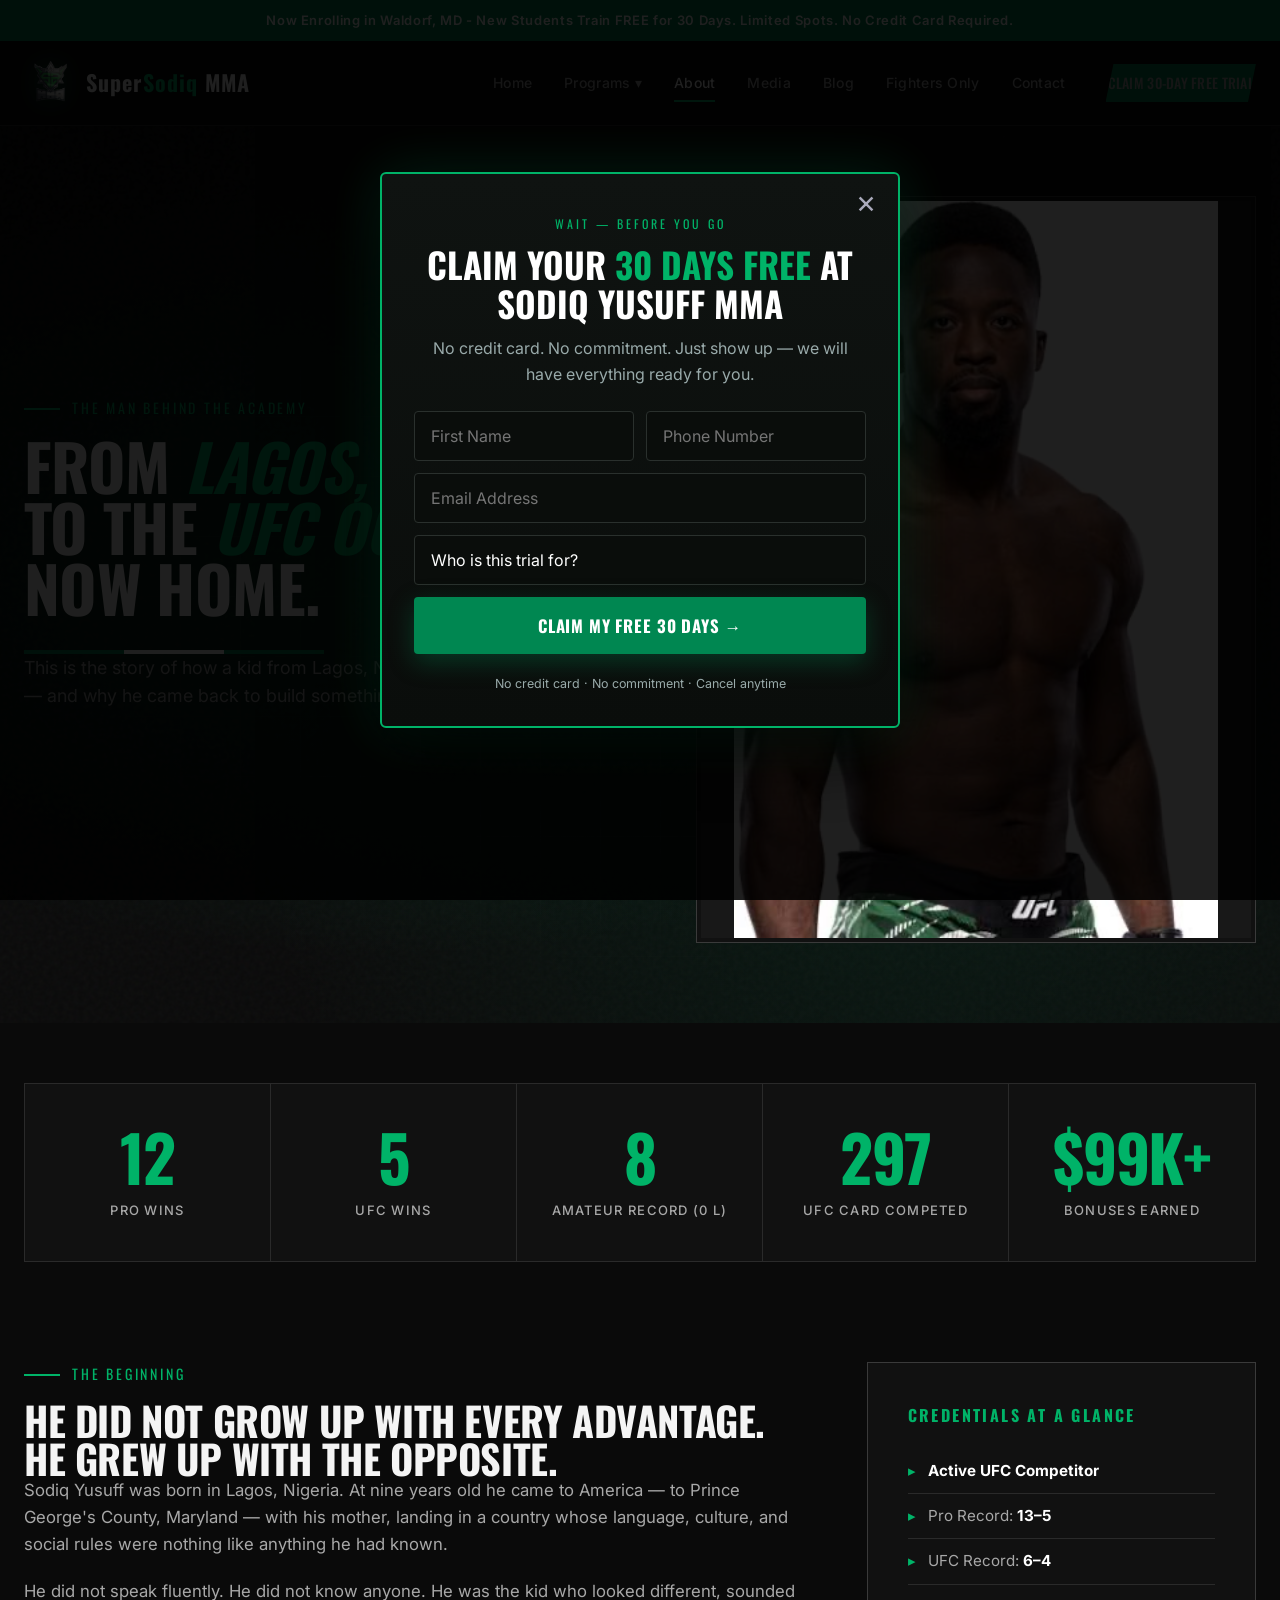
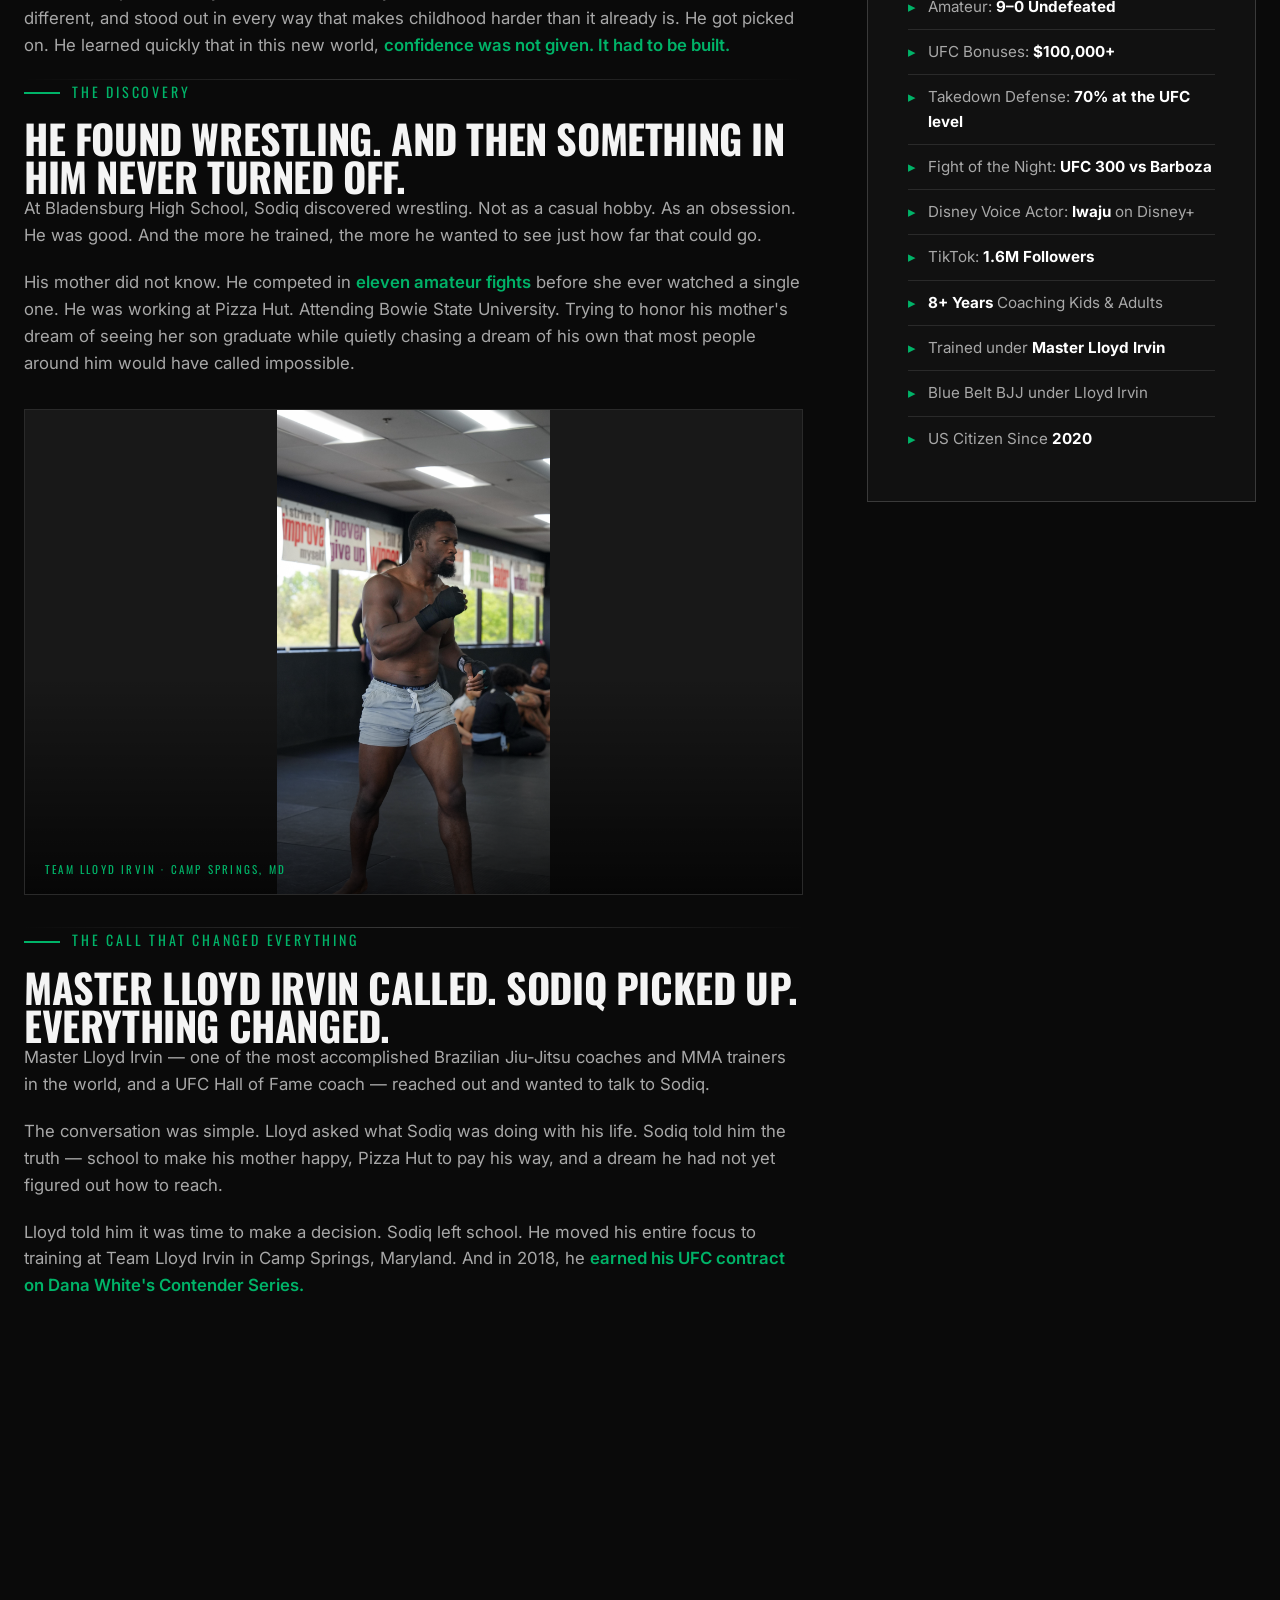
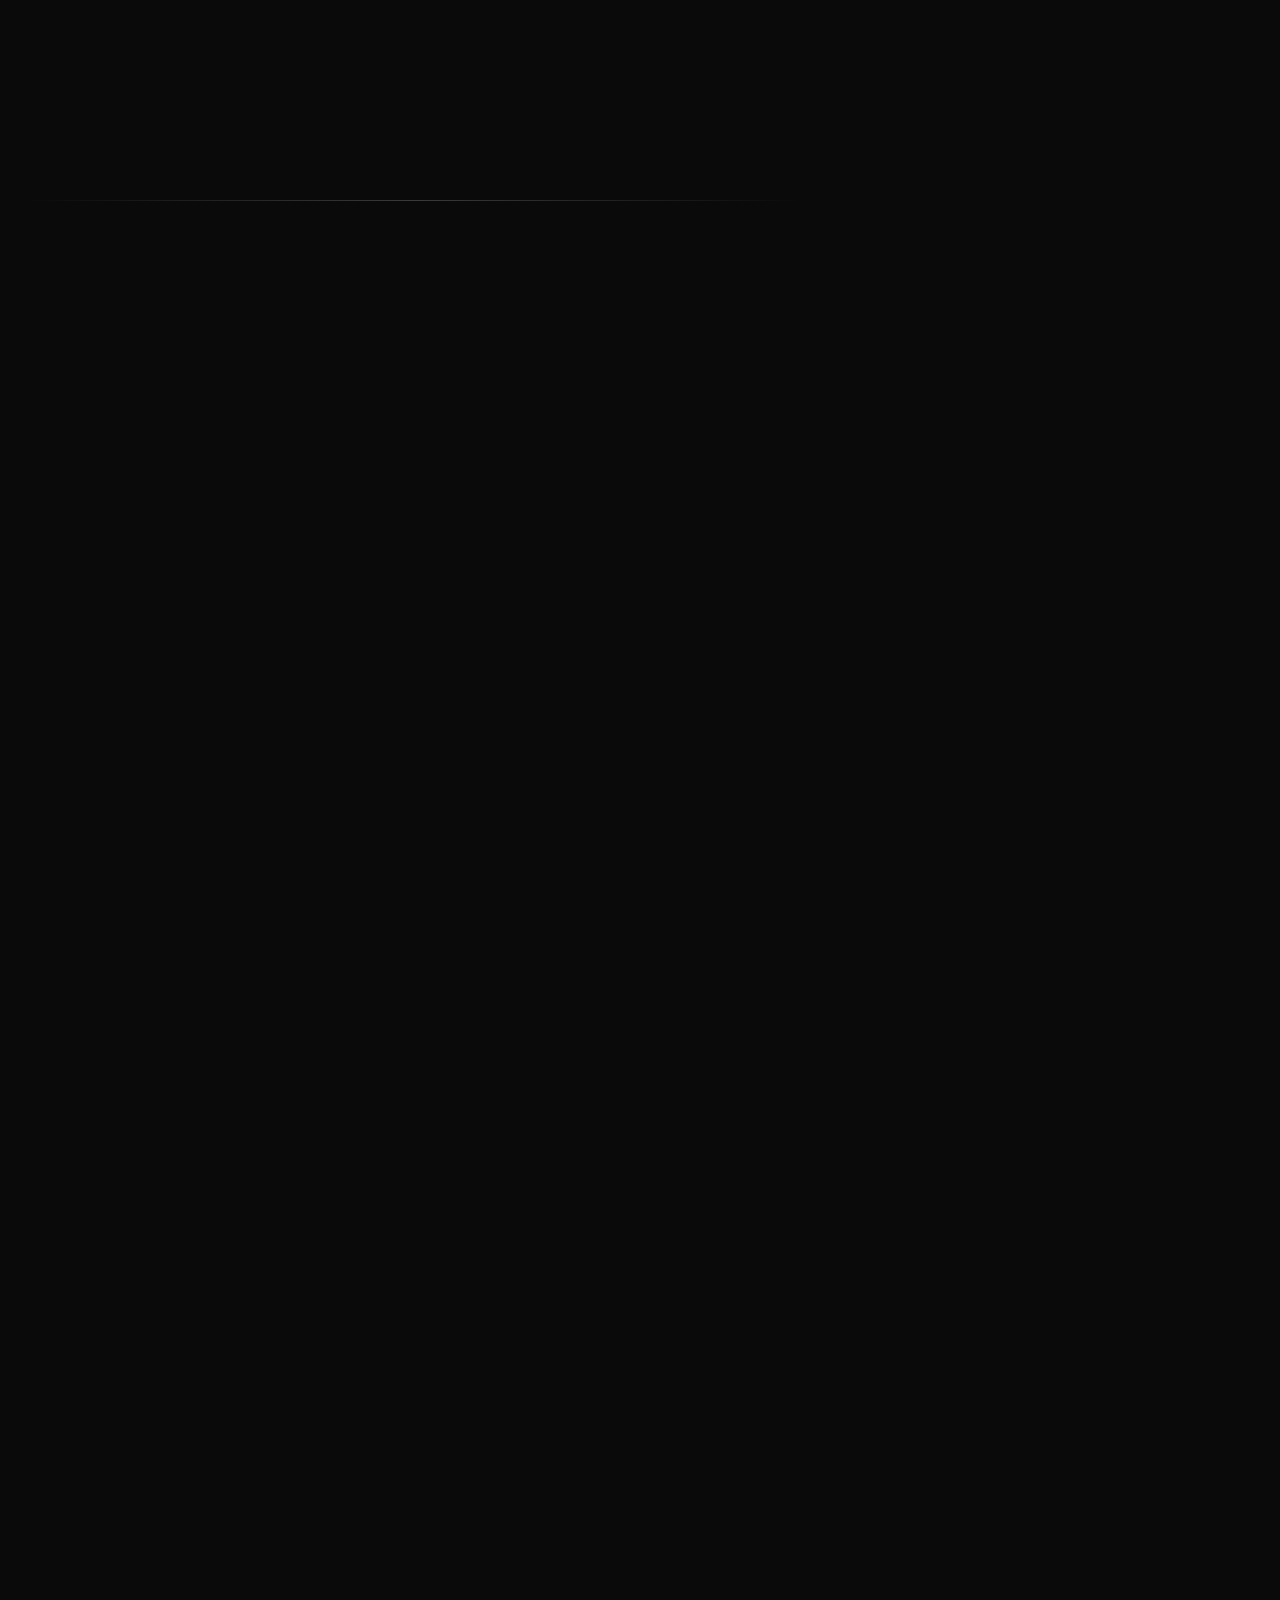
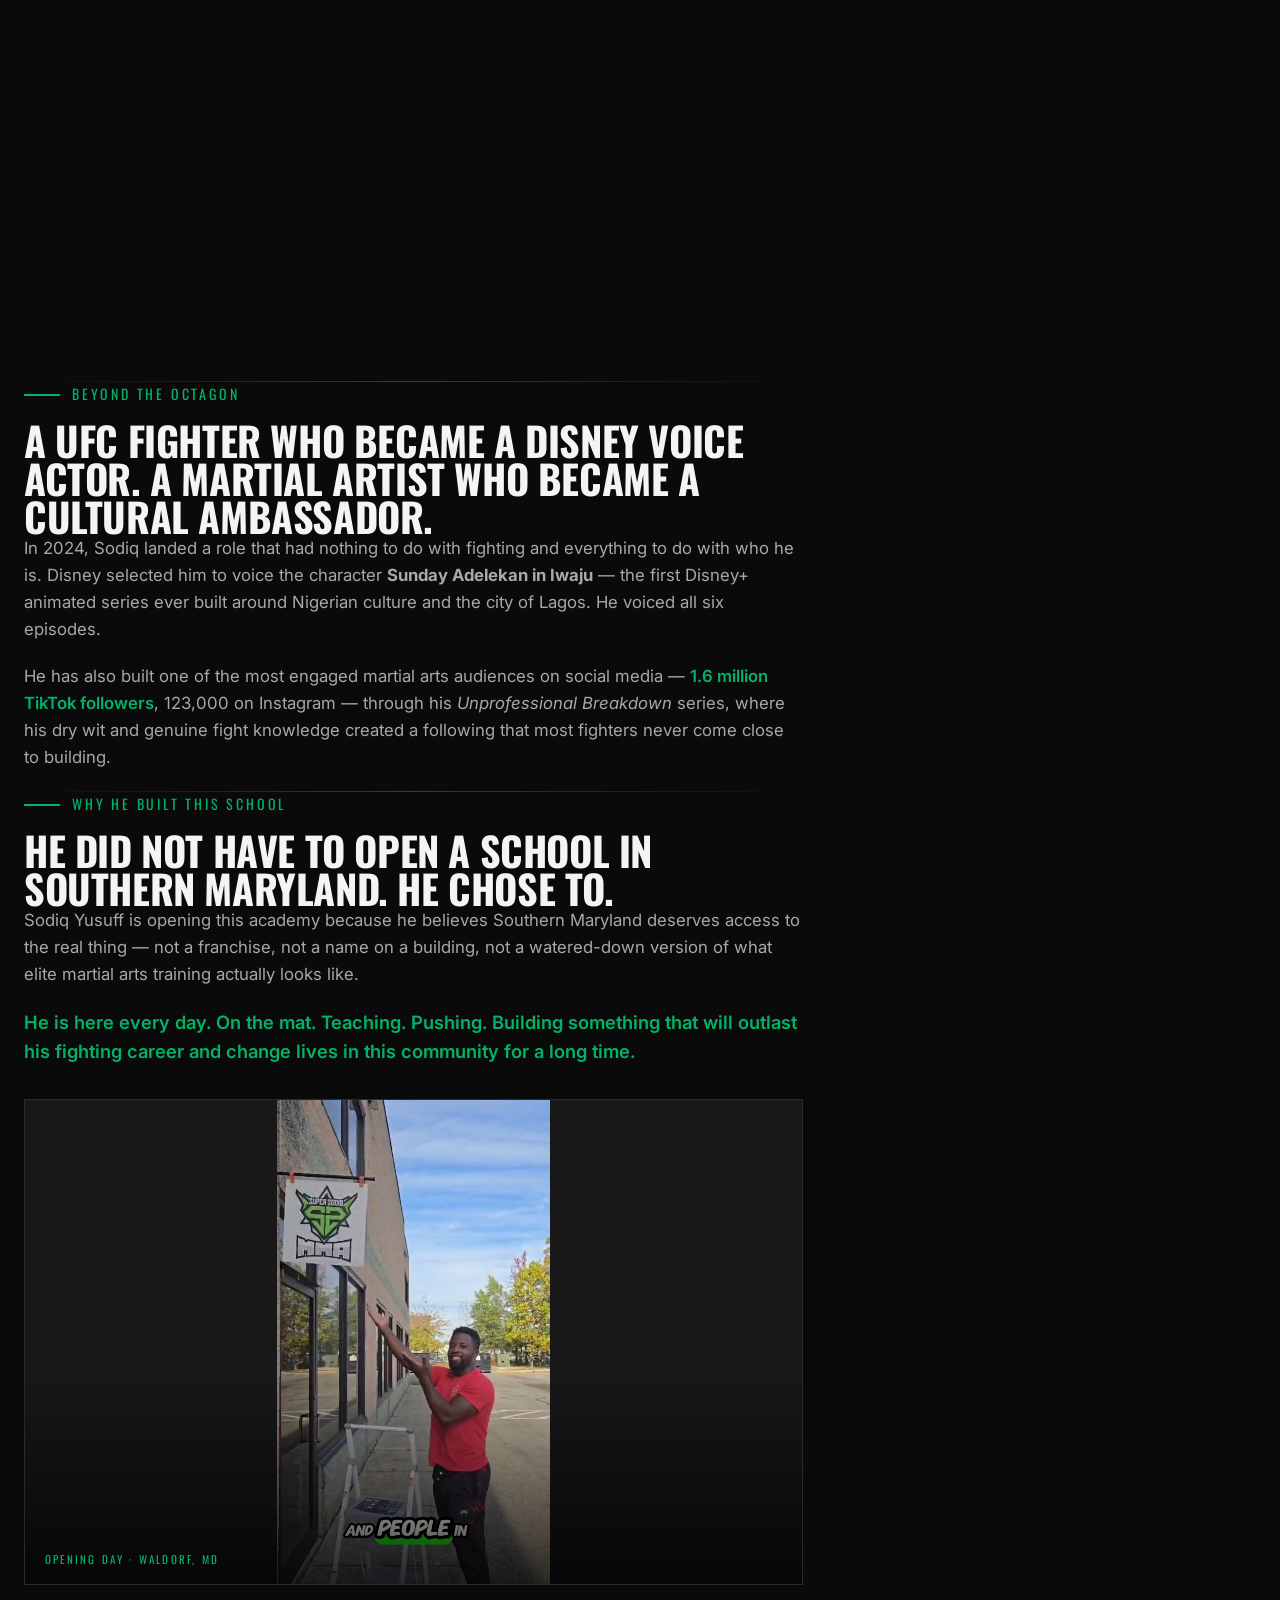
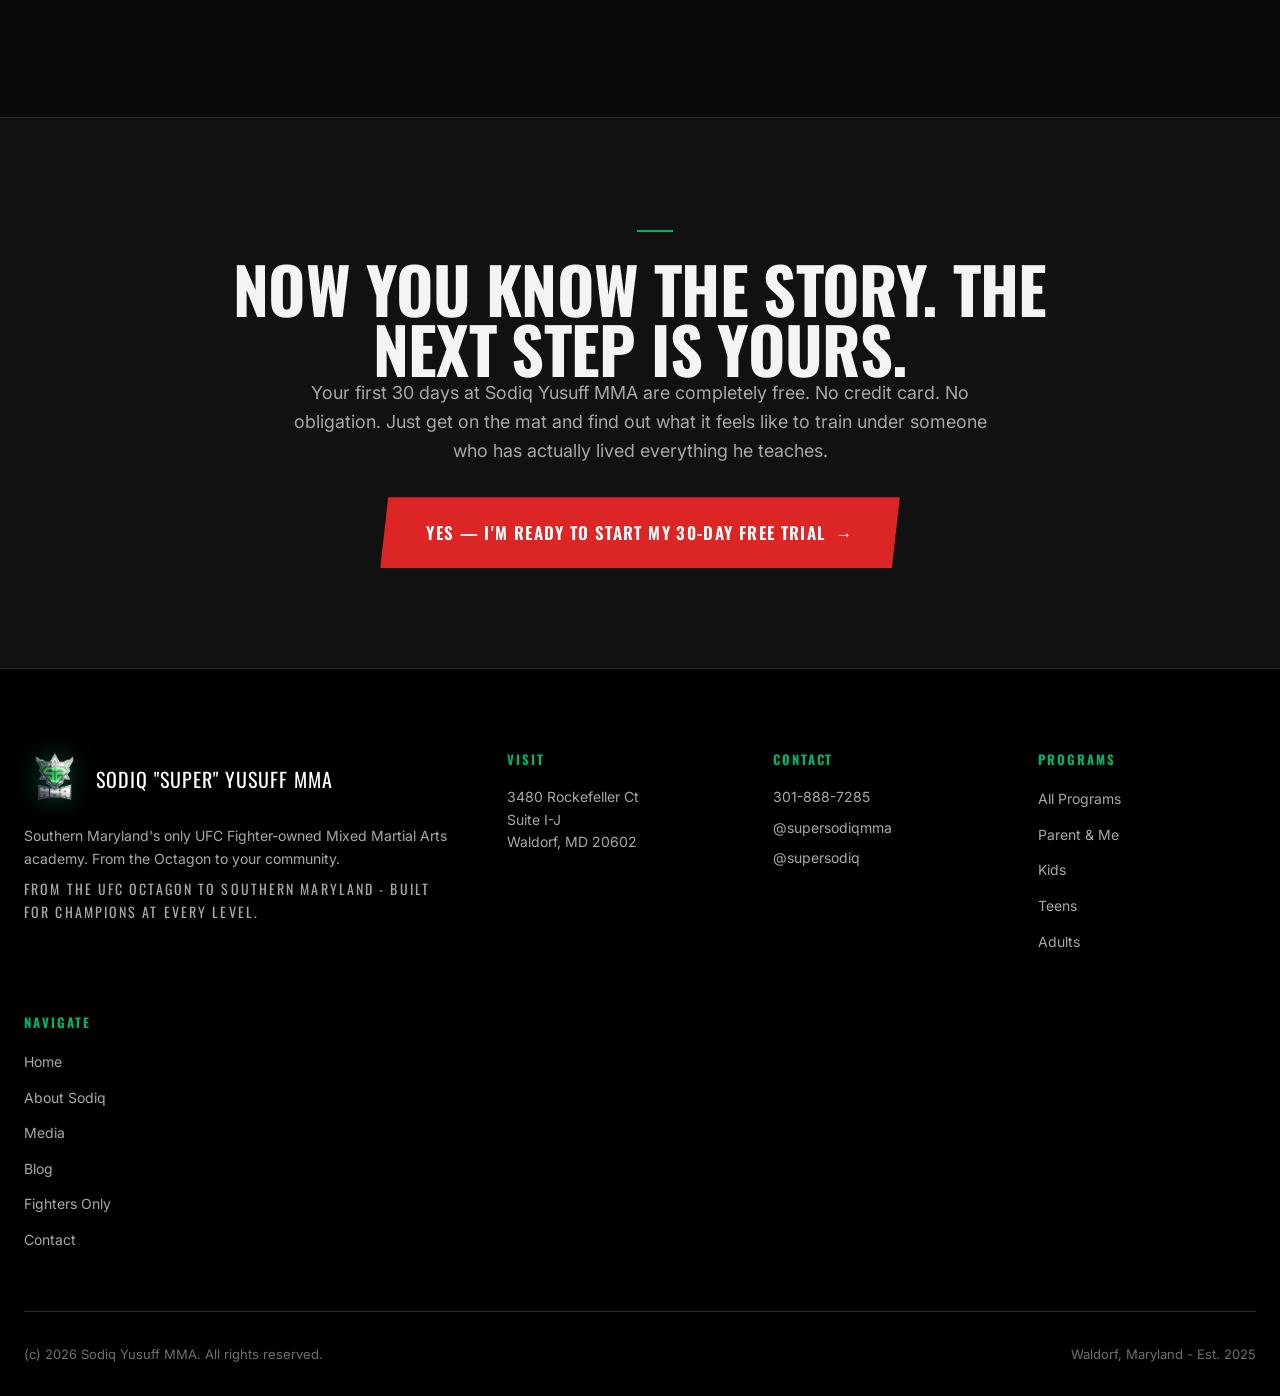
==== commit df53cf7f: "Rebuild kids.html and adults.html with verbatim copy from user-provided source text. kids.html: full" ====
--- a/about.html
+++ b/about.html
@@ -8,7 +8,7 @@
 <link rel="preconnect" href="https://fonts.googleapis.com" />
 <link rel="preconnect" href="https://fonts.gstatic.com" crossorigin />
 <link href="https://fonts.googleapis.com/css2?family=Oswald:wght@400;500;600;700&family=Inter:wght@300;400;500;600;700&display=swap" rel="stylesheet" />
-<link rel="stylesheet" href="assets/css/styles.css?v=25" />
+<link rel="stylesheet" href="assets/css/styles.css?v=26" />
 <link rel="icon" type="image/png" href="assets/images/super-sodiq-logo.png" />
 <style>
   .about-hero-split { display: grid; grid-template-columns: 1.1fr 1fr; gap: 56px; align-items: center; }
@@ -344,7 +344,7 @@
   </div>
 </div>
 
-<script src="assets/js/partials.js?v=25"></script>
-<script src="assets/js/main.js?v=25"></script>
+<script src="assets/js/partials.js?v=26"></script>
+<script src="assets/js/main.js?v=26"></script>
 </body>
 </html>
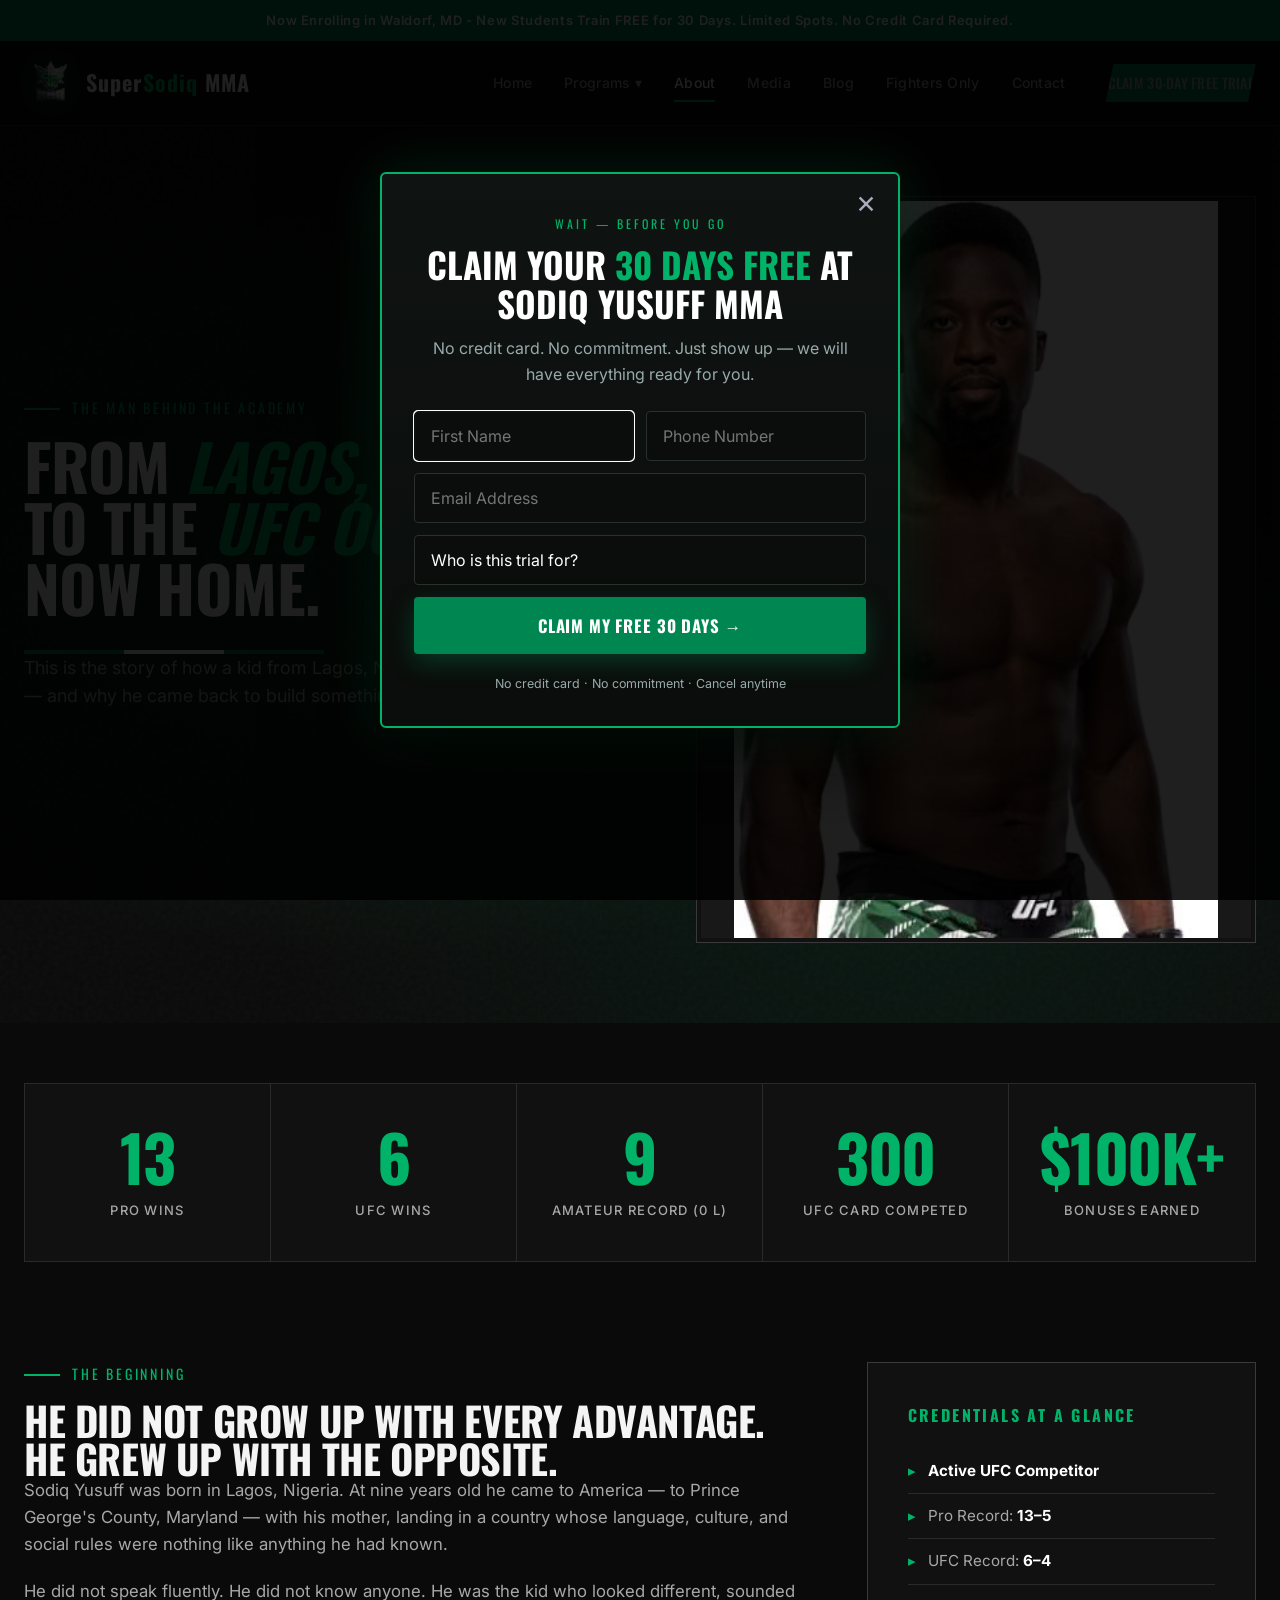
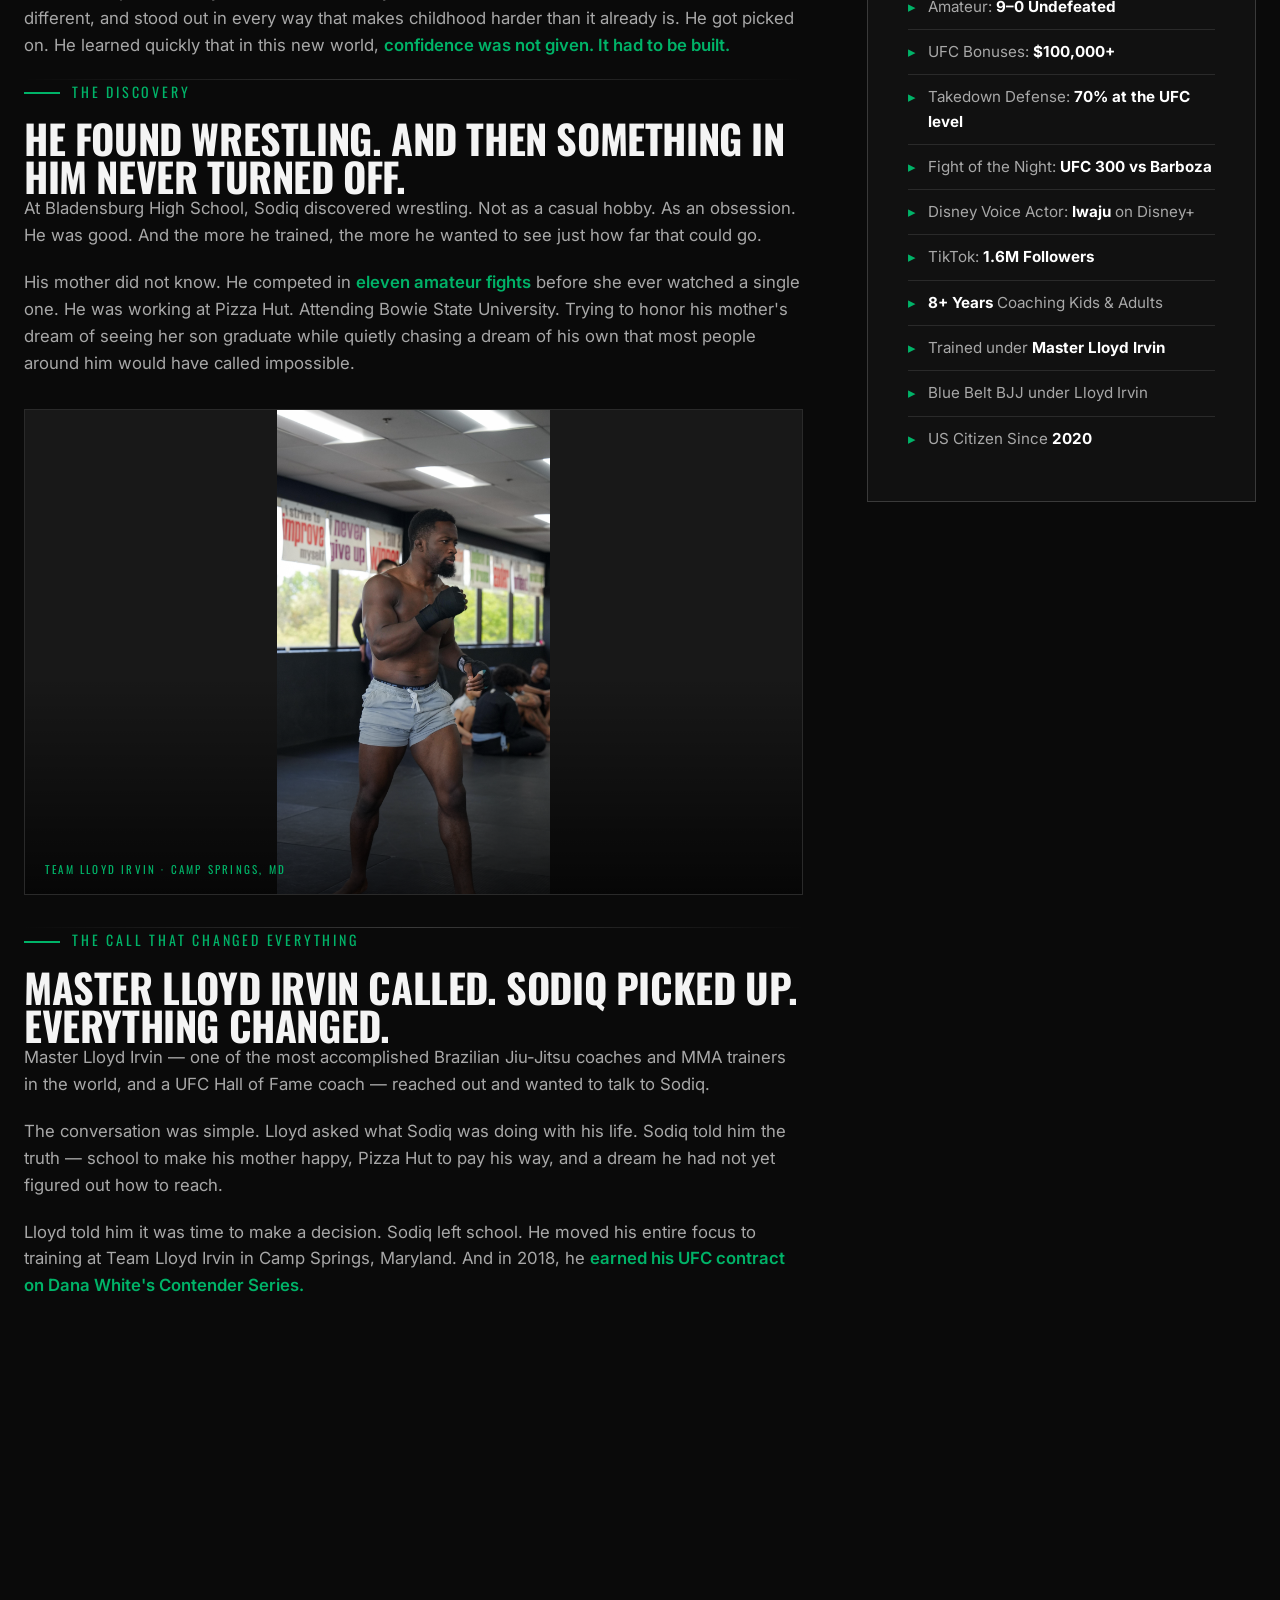
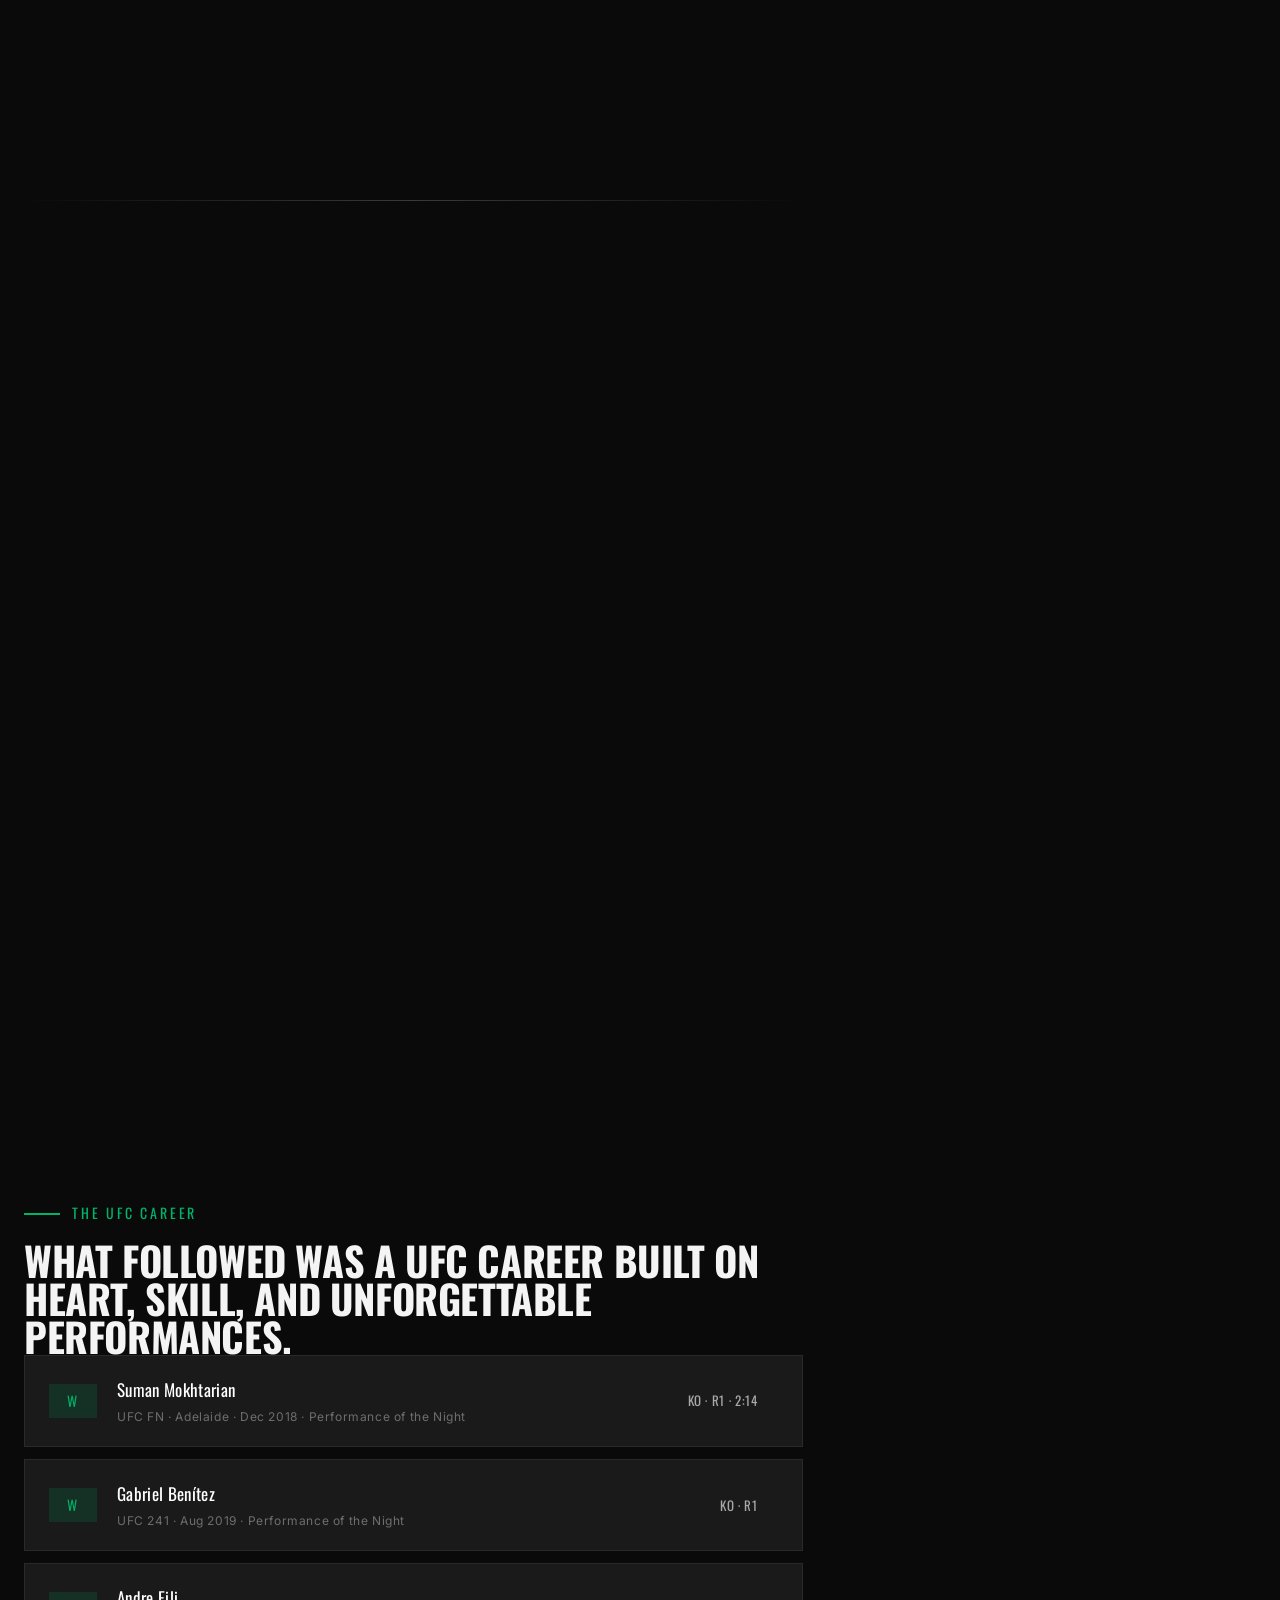
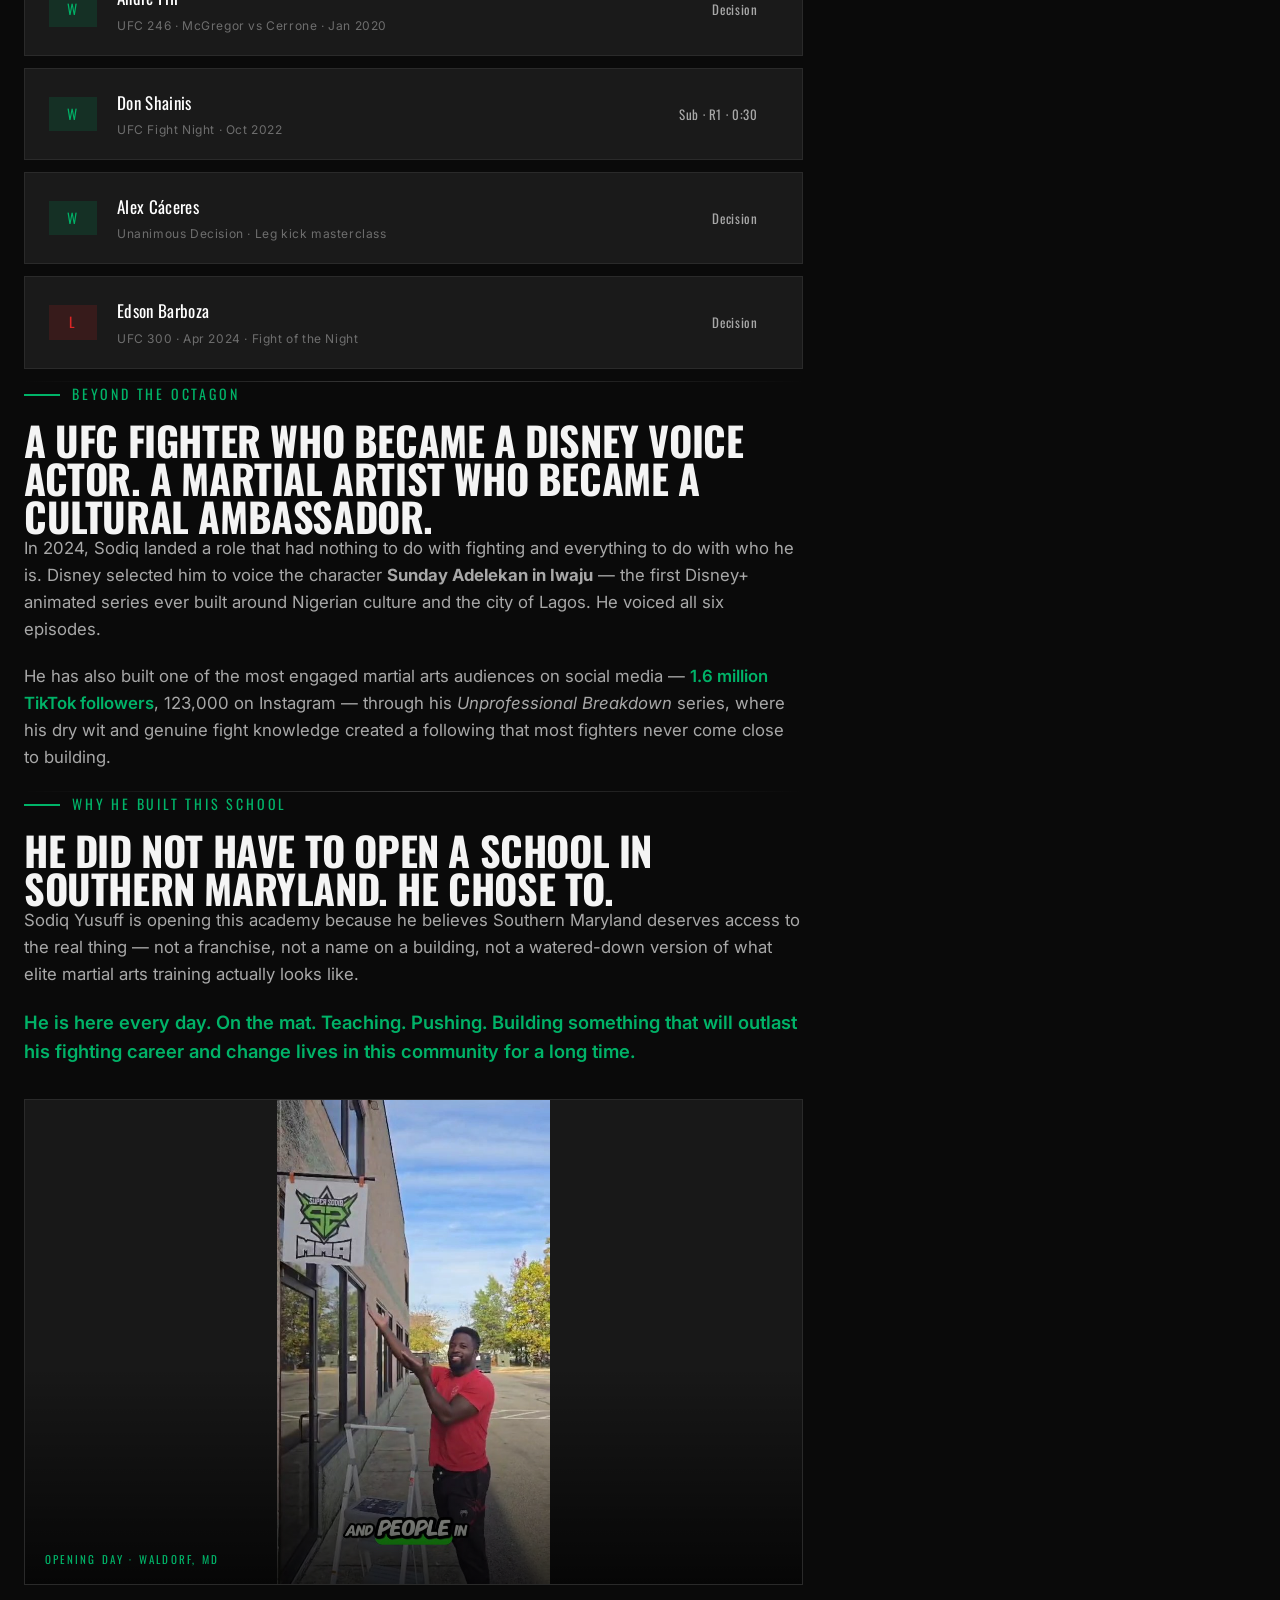
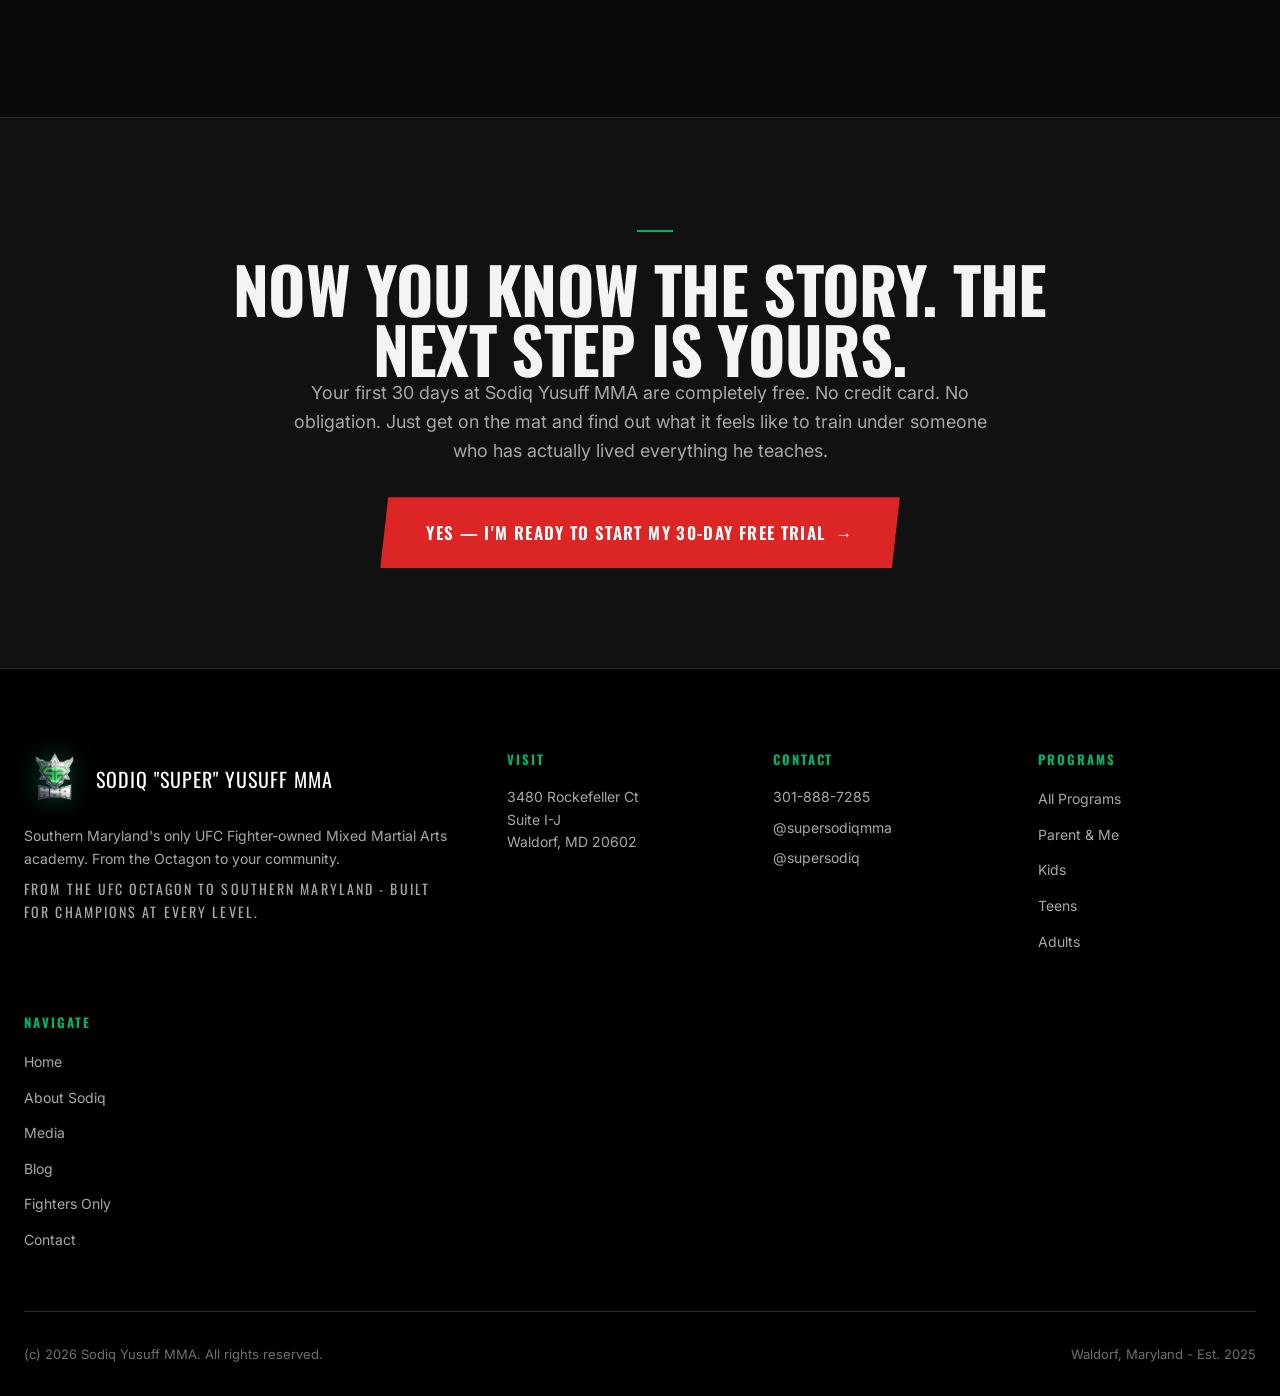
==== commit 7d52210f: "Rebuild teens.html with full verbatim copy from user-pasted source. Both halves of the Teen Sales Le" ====
--- a/about.html
+++ b/about.html
@@ -8,7 +8,7 @@
 <link rel="preconnect" href="https://fonts.googleapis.com" />
 <link rel="preconnect" href="https://fonts.gstatic.com" crossorigin />
 <link href="https://fonts.googleapis.com/css2?family=Oswald:wght@400;500;600;700&family=Inter:wght@300;400;500;600;700&display=swap" rel="stylesheet" />
-<link rel="stylesheet" href="assets/css/styles.css?v=26" />
+<link rel="stylesheet" href="assets/css/styles.css?v=27" />
 <link rel="icon" type="image/png" href="assets/images/super-sodiq-logo.png" />
 <style>
   .about-hero-split { display: grid; grid-template-columns: 1.1fr 1fr; gap: 56px; align-items: center; }
@@ -344,7 +344,7 @@
   </div>
 </div>
 
-<script src="assets/js/partials.js?v=26"></script>
-<script src="assets/js/main.js?v=26"></script>
+<script src="assets/js/partials.js?v=27"></script>
+<script src="assets/js/main.js?v=27"></script>
 </body>
 </html>
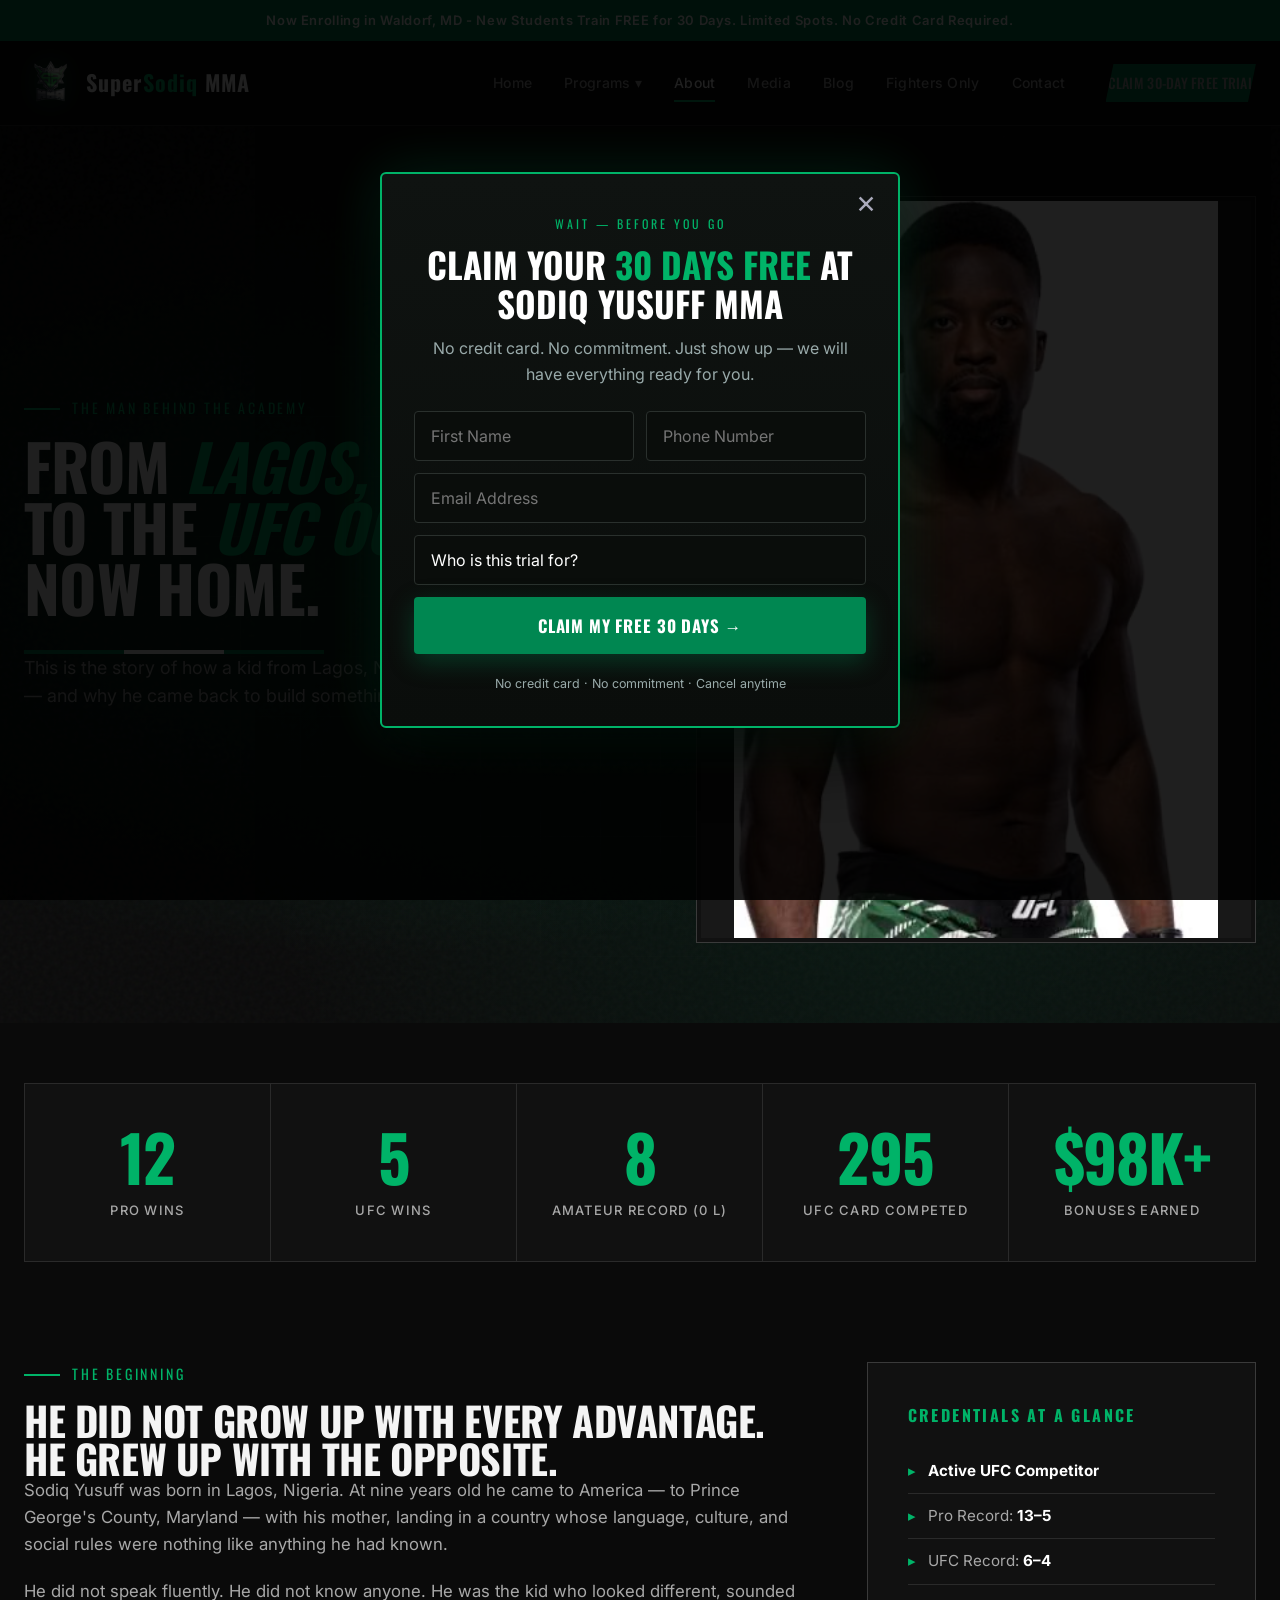
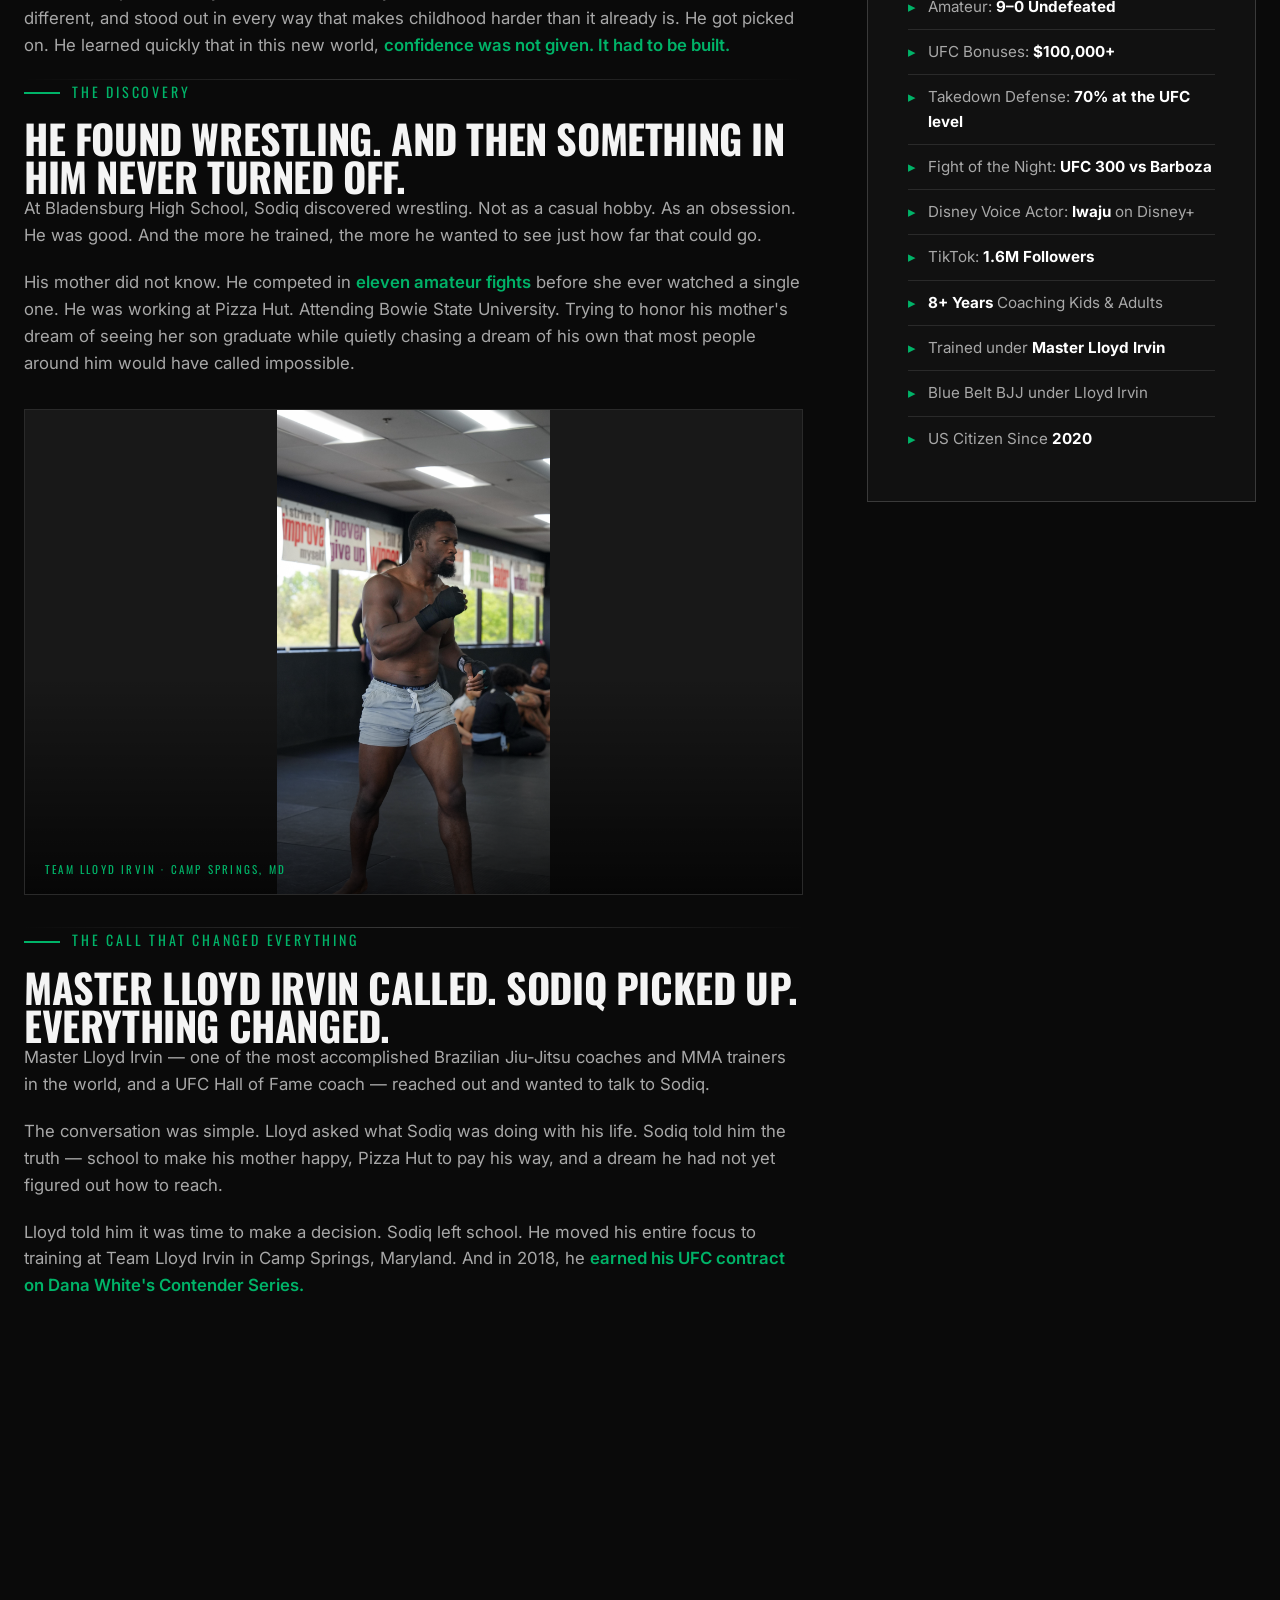
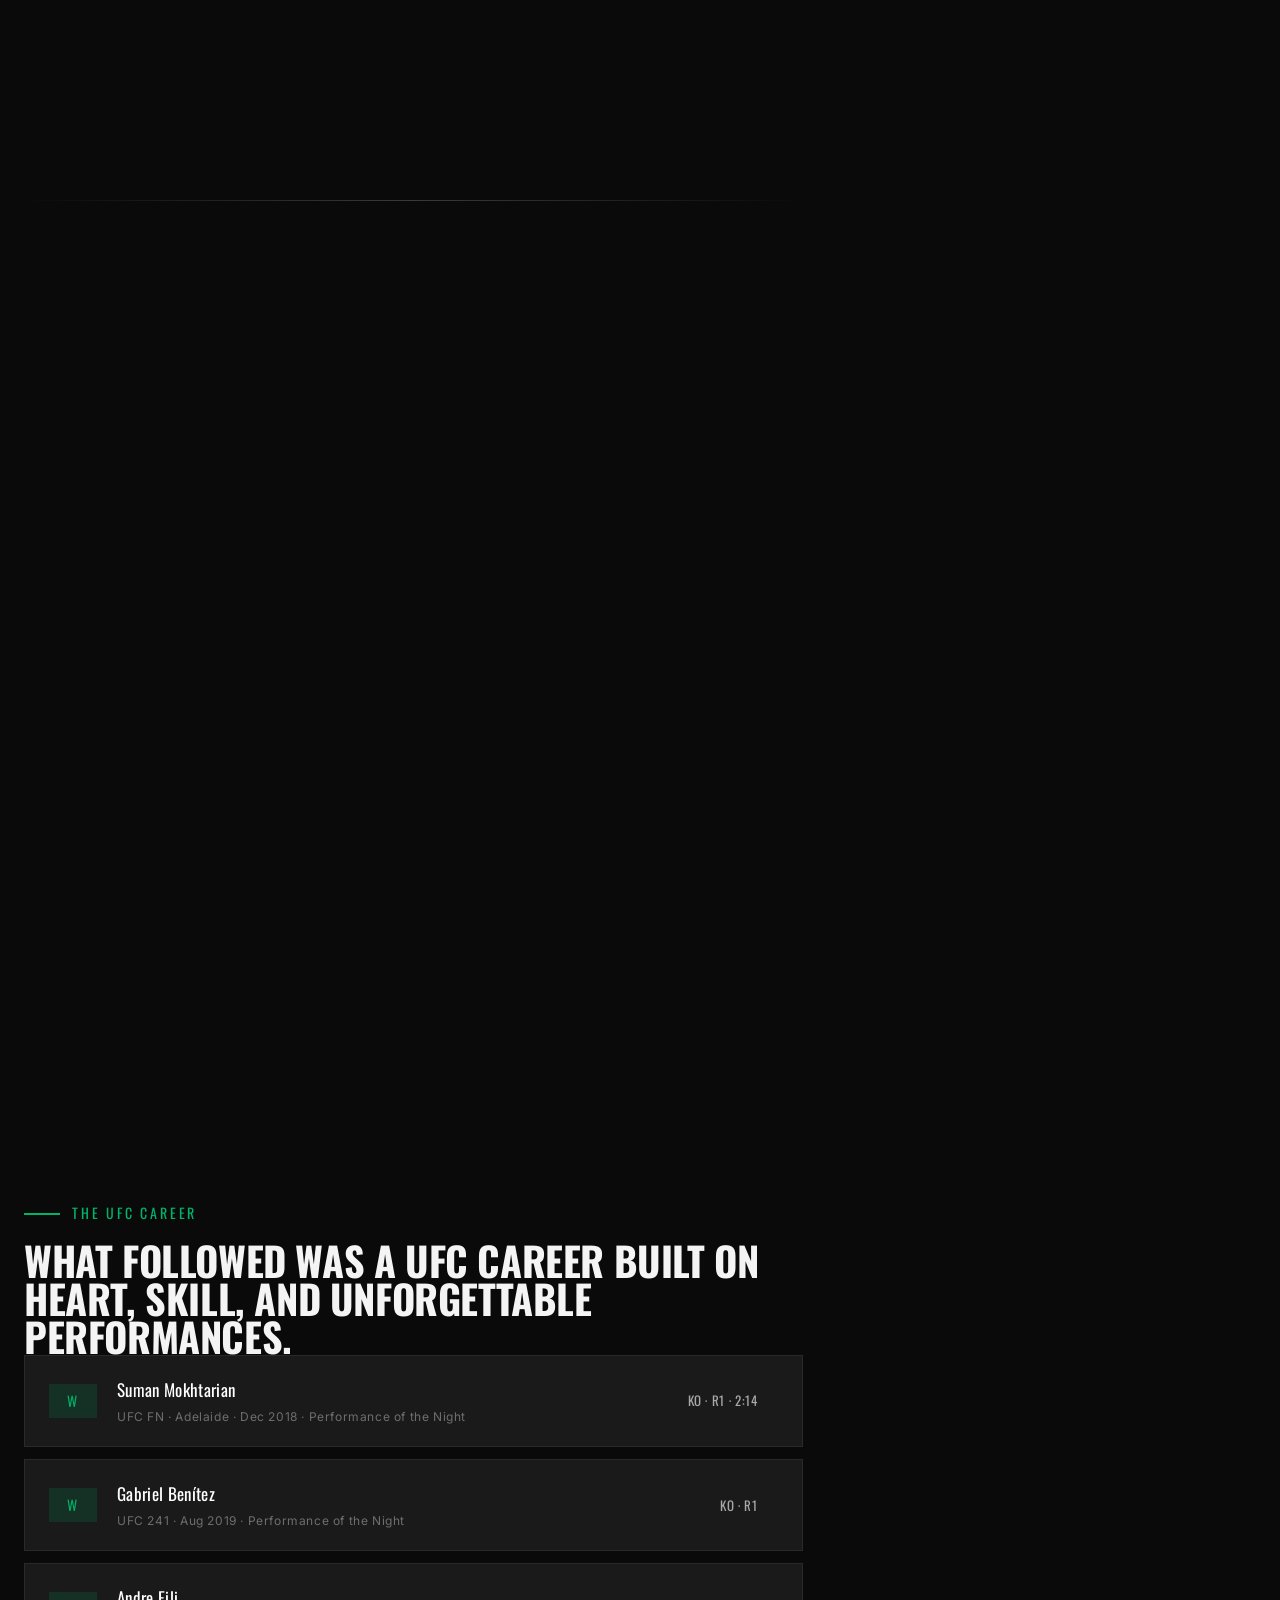
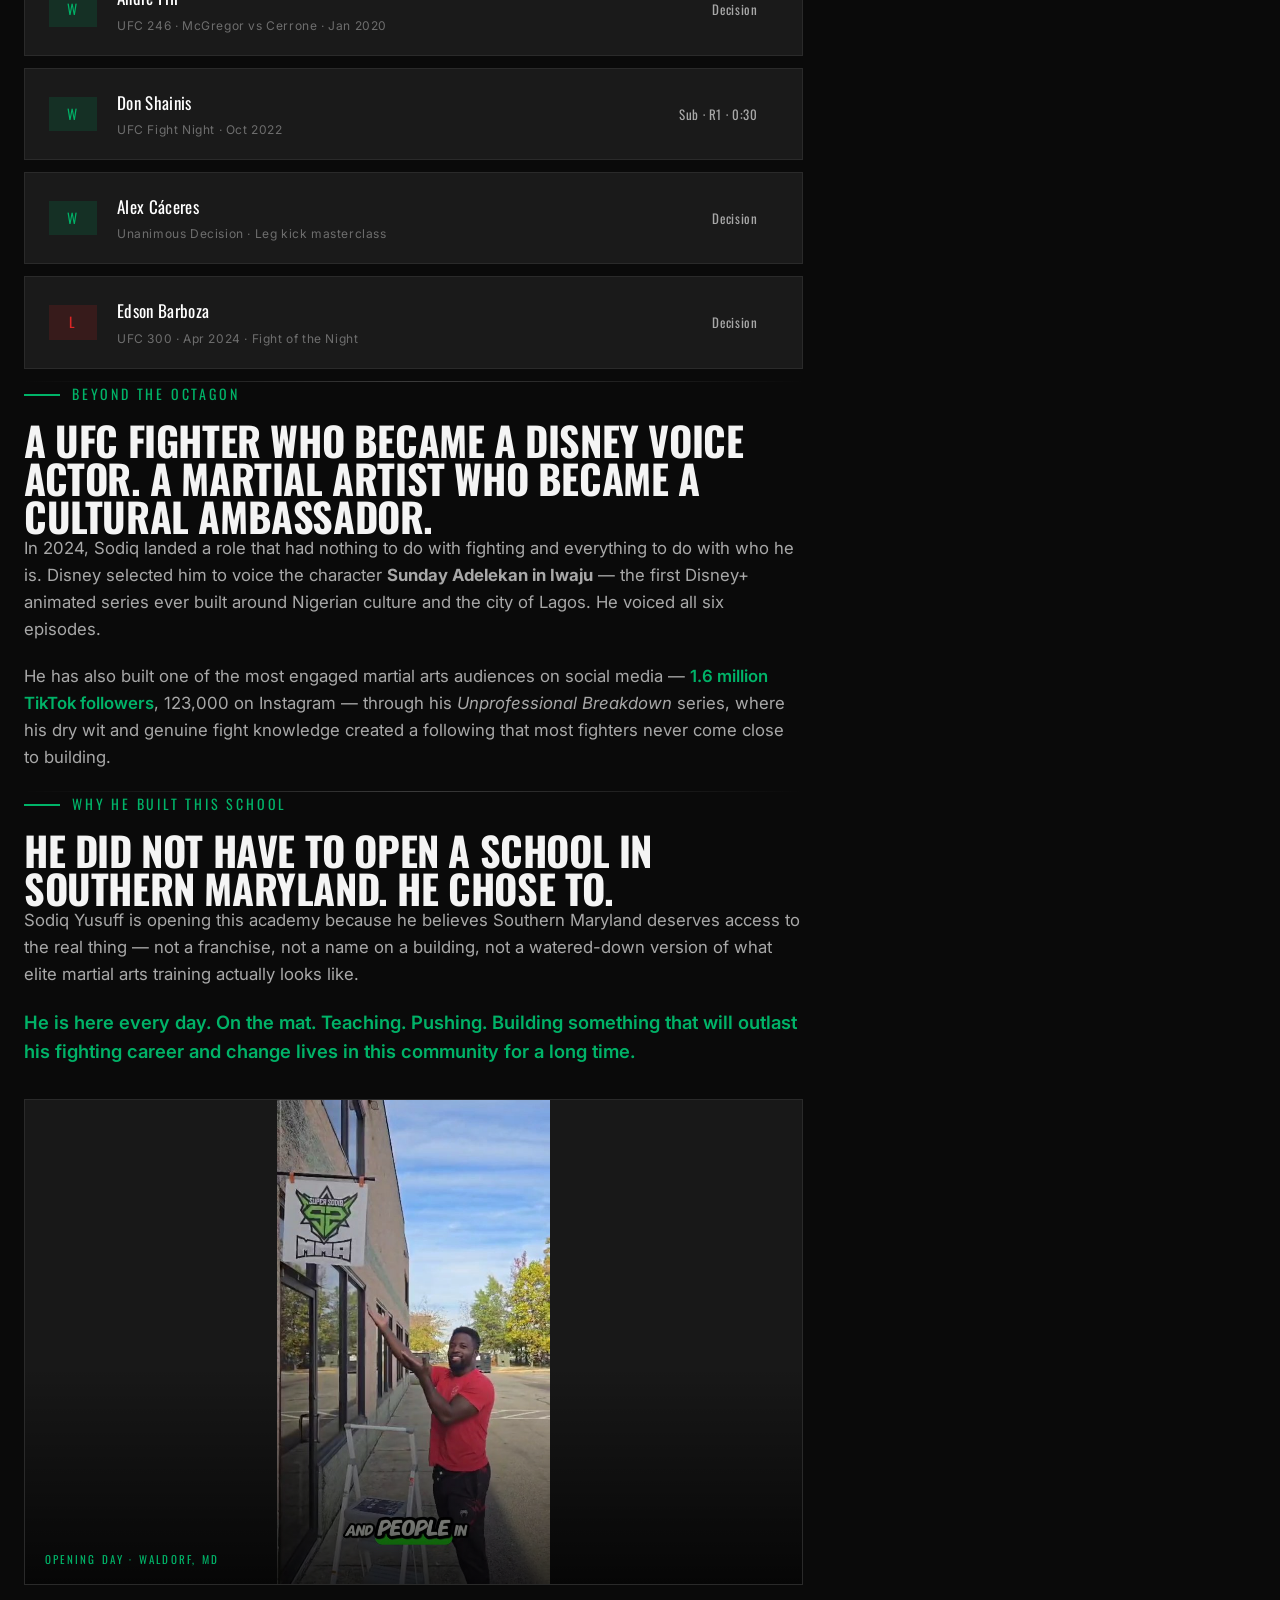
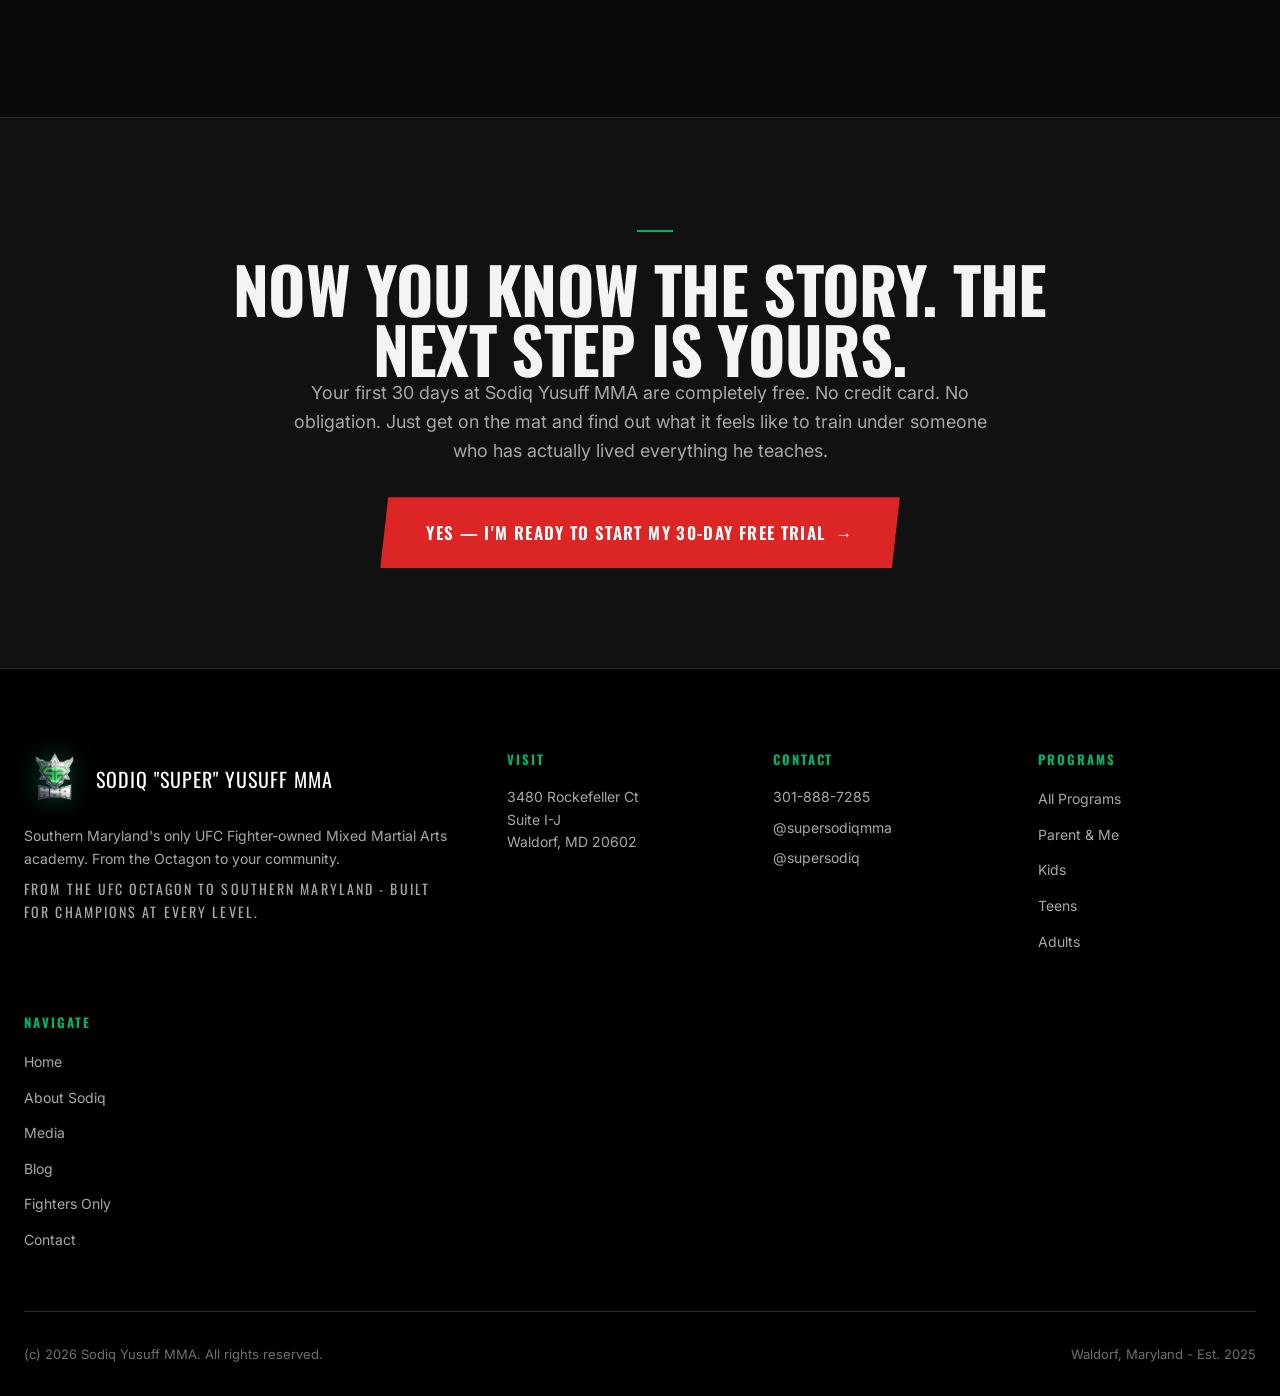
==== commit f6a56089: "Verbatim verification 100% — fixed final 3 micro-formatting issues so every word matches the user's " ====
--- a/about.html
+++ b/about.html
@@ -8,7 +8,7 @@
 <link rel="preconnect" href="https://fonts.googleapis.com" />
 <link rel="preconnect" href="https://fonts.gstatic.com" crossorigin />
 <link href="https://fonts.googleapis.com/css2?family=Oswald:wght@400;500;600;700&family=Inter:wght@300;400;500;600;700&display=swap" rel="stylesheet" />
-<link rel="stylesheet" href="assets/css/styles.css?v=27" />
+<link rel="stylesheet" href="assets/css/styles.css?v=28" />
 <link rel="icon" type="image/png" href="assets/images/super-sodiq-logo.png" />
 <style>
   .about-hero-split { display: grid; grid-template-columns: 1.1fr 1fr; gap: 56px; align-items: center; }
@@ -344,7 +344,7 @@
   </div>
 </div>
 
-<script src="assets/js/partials.js?v=27"></script>
-<script src="assets/js/main.js?v=27"></script>
+<script src="assets/js/partials.js?v=28"></script>
+<script src="assets/js/main.js?v=28"></script>
 </body>
 </html>
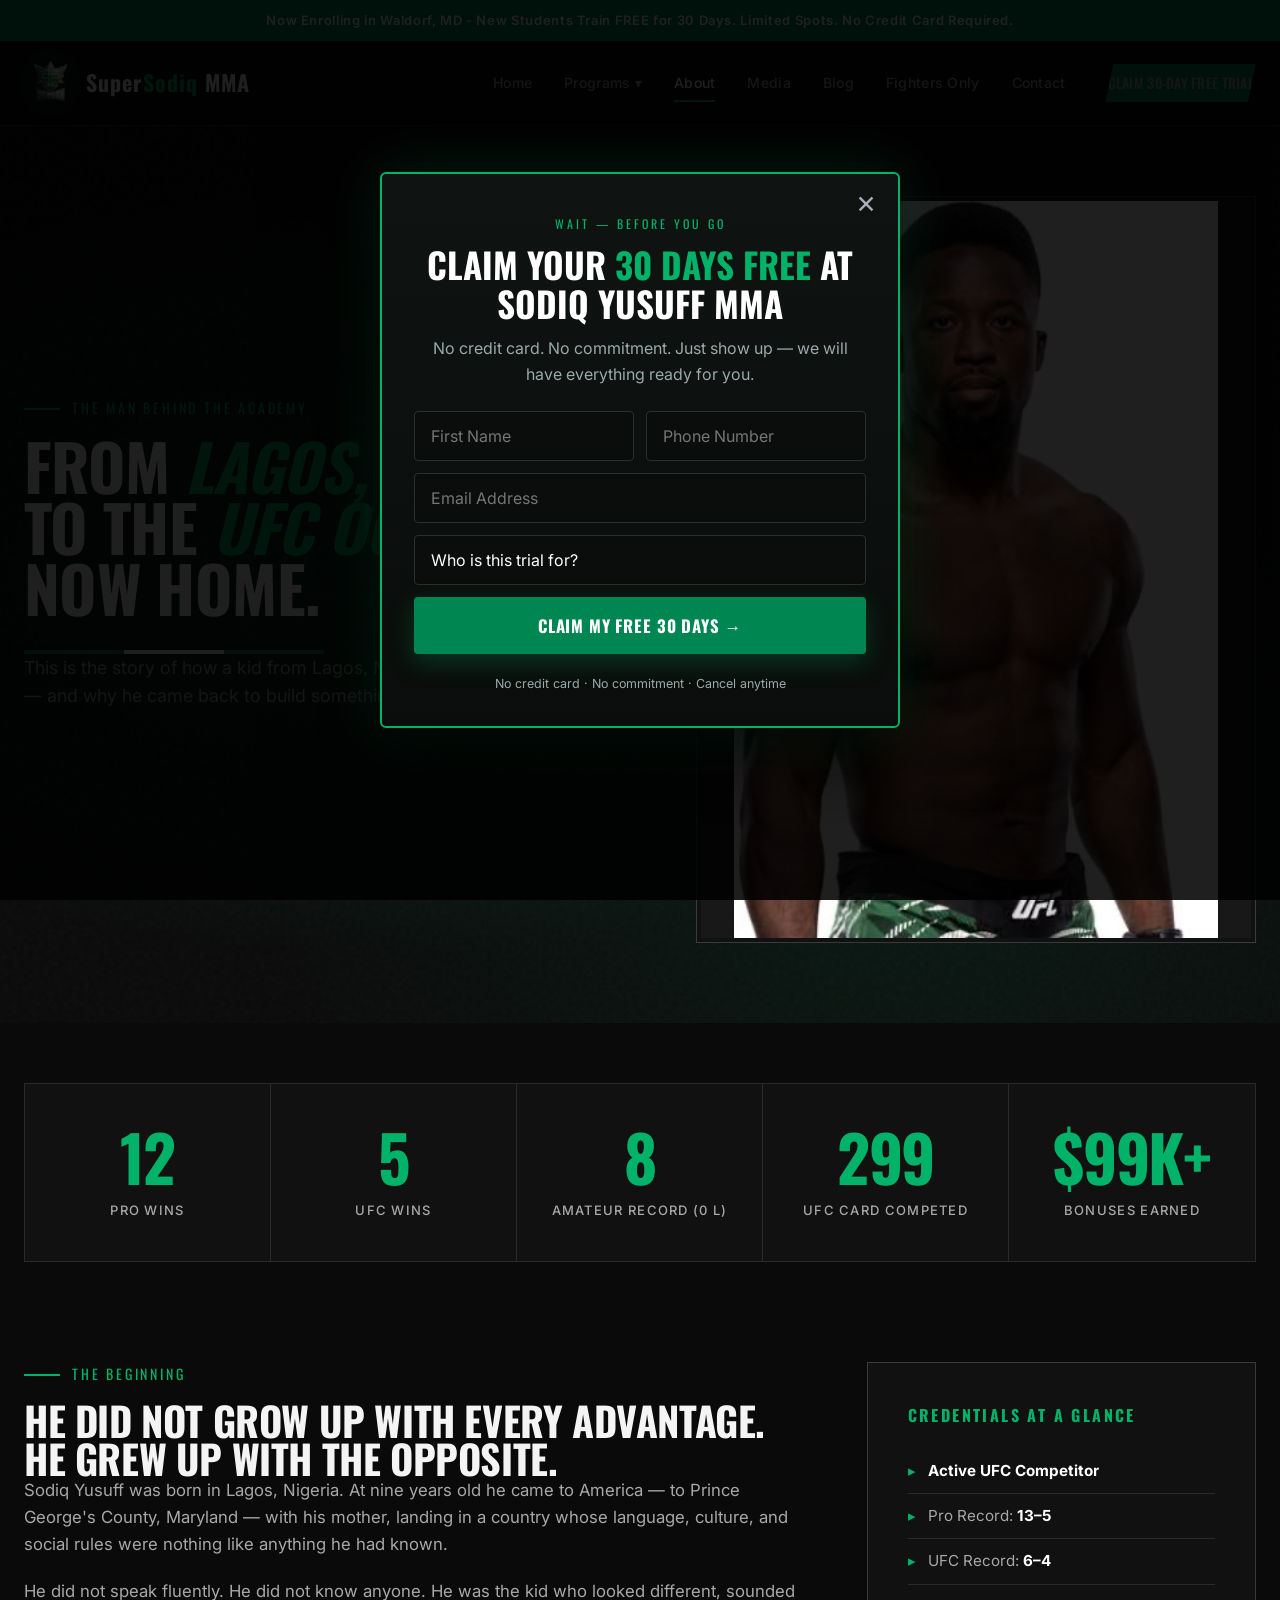
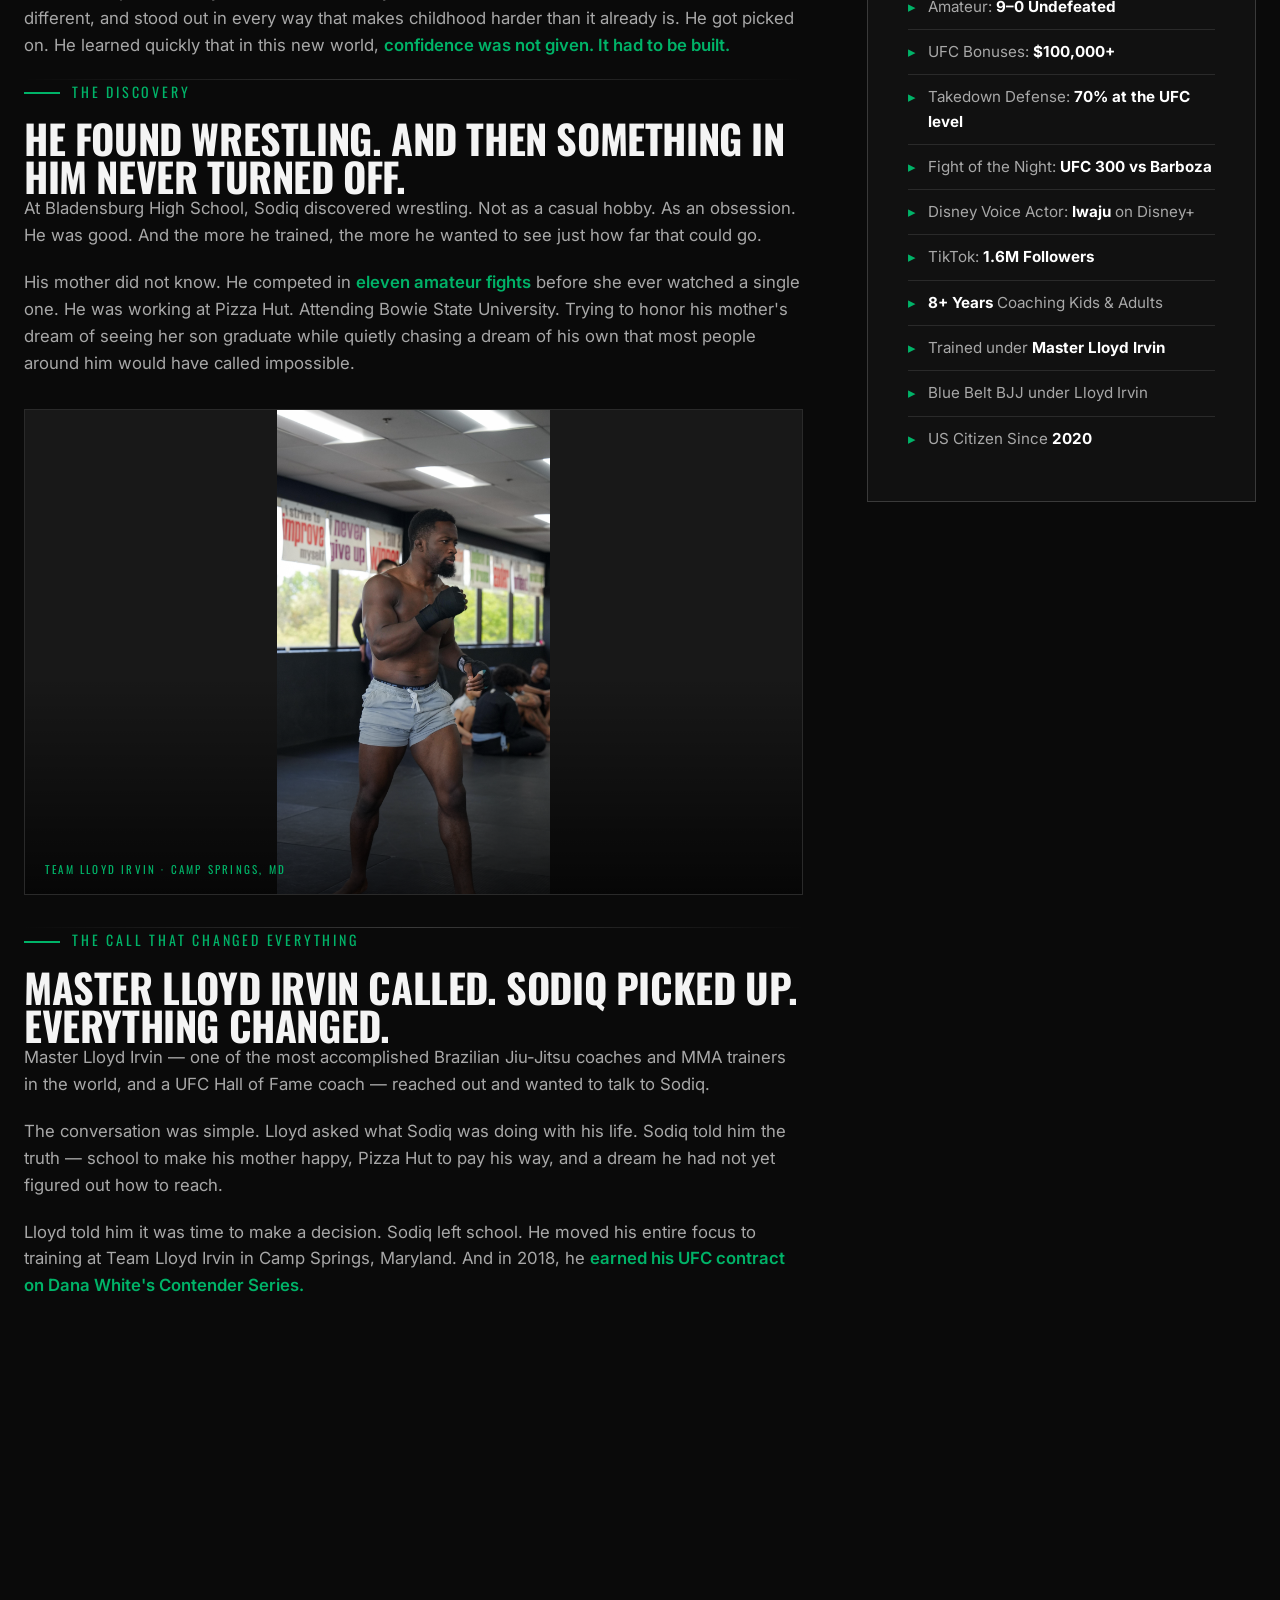
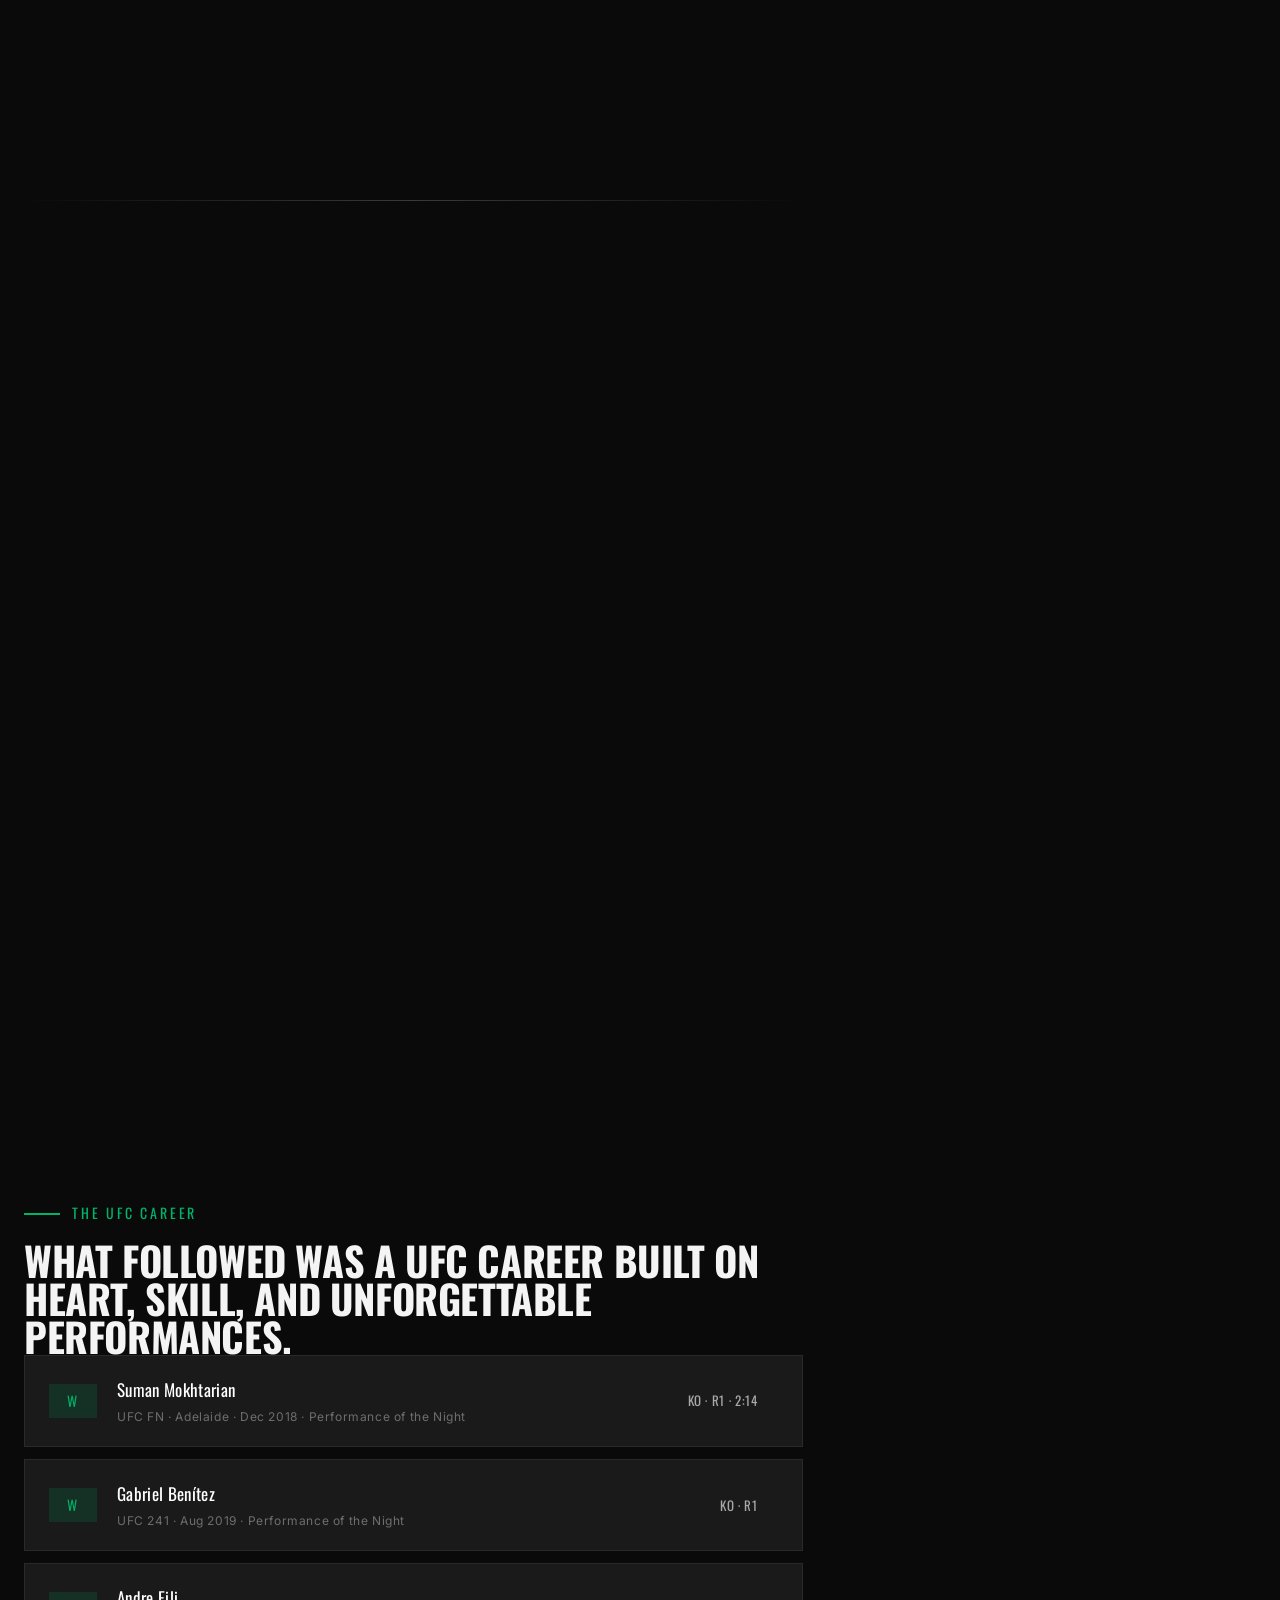
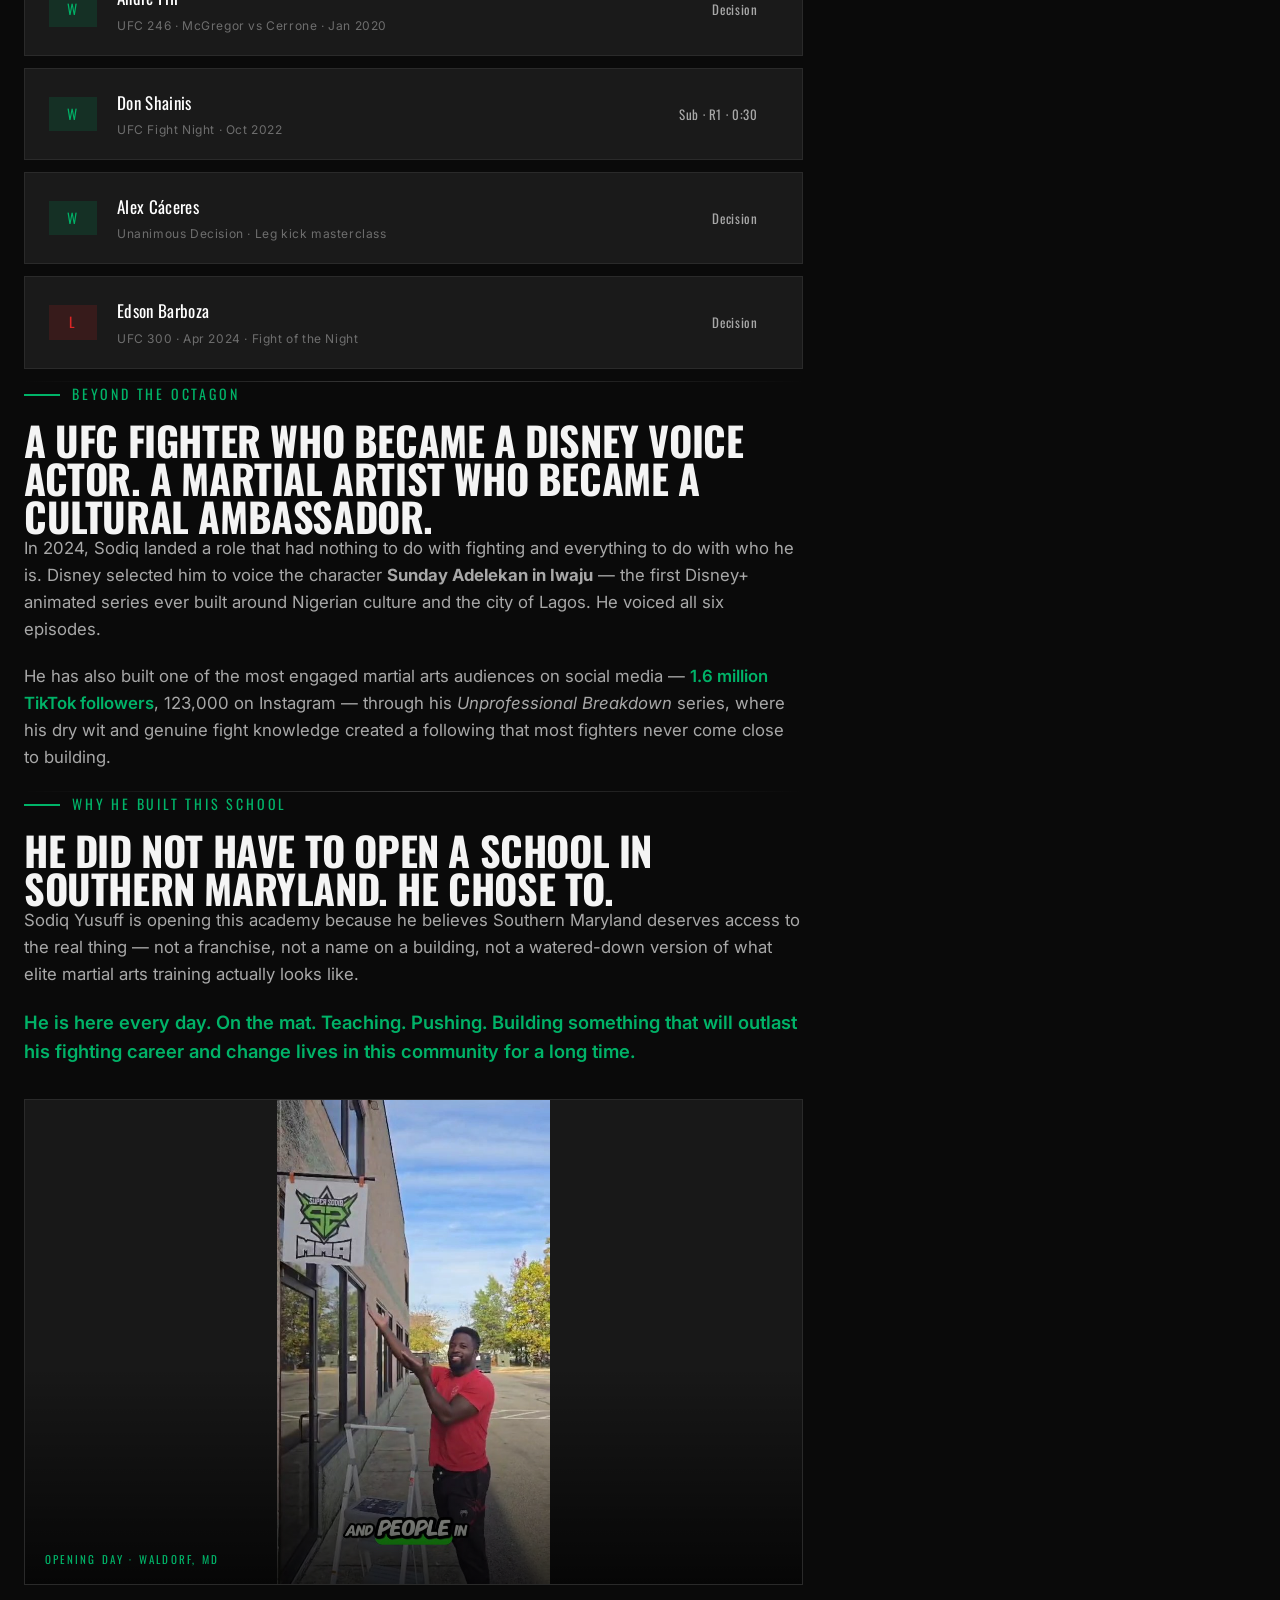
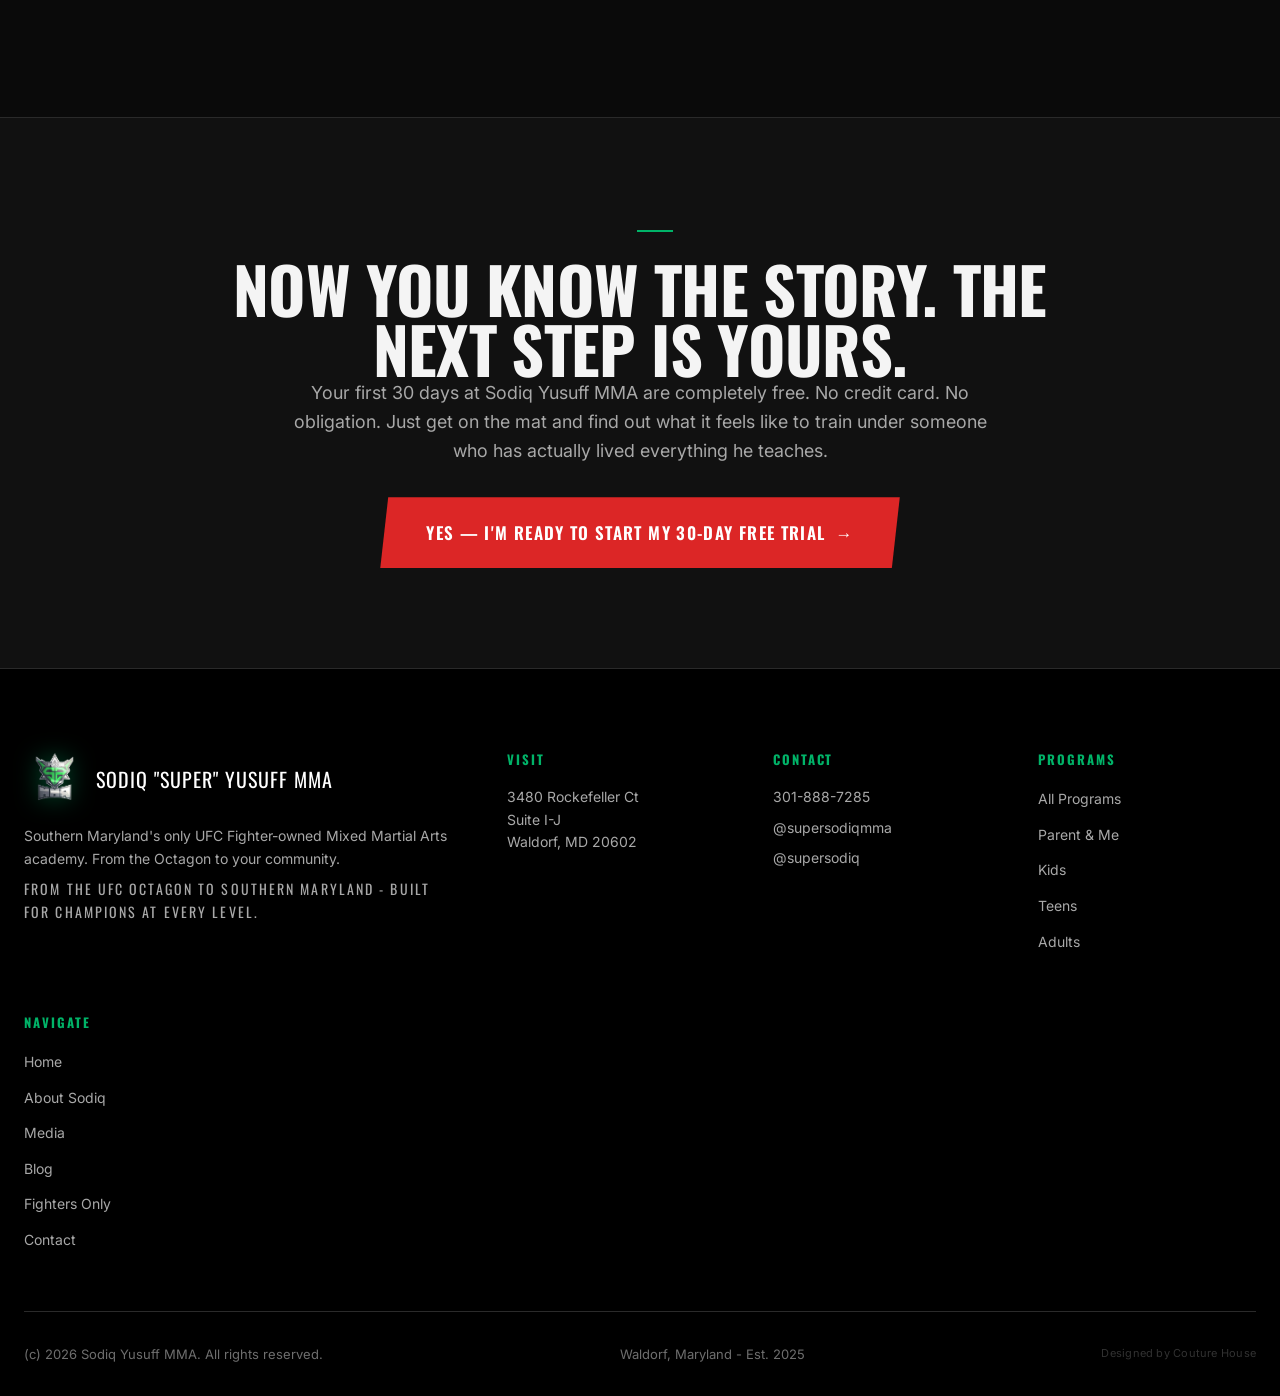
==== commit b296ffad: "Add subtle Couture House credit in footer linking to couturehouse.co. Designed-by attribution uses l" ====
--- a/about.html
+++ b/about.html
@@ -8,7 +8,7 @@
 <link rel="preconnect" href="https://fonts.googleapis.com" />
 <link rel="preconnect" href="https://fonts.gstatic.com" crossorigin />
 <link href="https://fonts.googleapis.com/css2?family=Oswald:wght@400;500;600;700&family=Inter:wght@300;400;500;600;700&display=swap" rel="stylesheet" />
-<link rel="stylesheet" href="assets/css/styles.css?v=28" />
+<link rel="stylesheet" href="assets/css/styles.css?v=33" />
 <link rel="icon" type="image/png" href="assets/images/super-sodiq-logo.png" />
 <style>
   .about-hero-split { display: grid; grid-template-columns: 1.1fr 1fr; gap: 56px; align-items: center; }
@@ -344,7 +344,7 @@
   </div>
 </div>
 
-<script src="assets/js/partials.js?v=28"></script>
-<script src="assets/js/main.js?v=28"></script>
+<script src="assets/js/partials.js?v=33"></script>
+<script src="assets/js/main.js?v=33"></script>
 </body>
 </html>
--- a/assets/css/styles.css
+++ b/assets/css/styles.css
@@ -842,6 +842,19 @@
   color: var(--nigeria-green-bright);
   text-transform: uppercase;
 }
+.footer-credit {
+  font-size: 11px;
+  opacity: 0.45;
+  letter-spacing: 0.02em;
+}
+.footer-credit a {
+  color: inherit;
+  text-decoration: none;
+  border-bottom: 1px solid transparent;
+  transition: opacity 0.3s ease, border-color 0.3s ease;
+}
+.footer-credit:hover { opacity: 0.85; }
+.footer-credit a:hover { border-bottom-color: currentColor; }
 
 /* ============ ANIMATIONS ============ */
 .reveal { opacity: 0; transform: translateY(30px); transition: opacity 0.8s var(--ease), transform 0.8s var(--ease); }
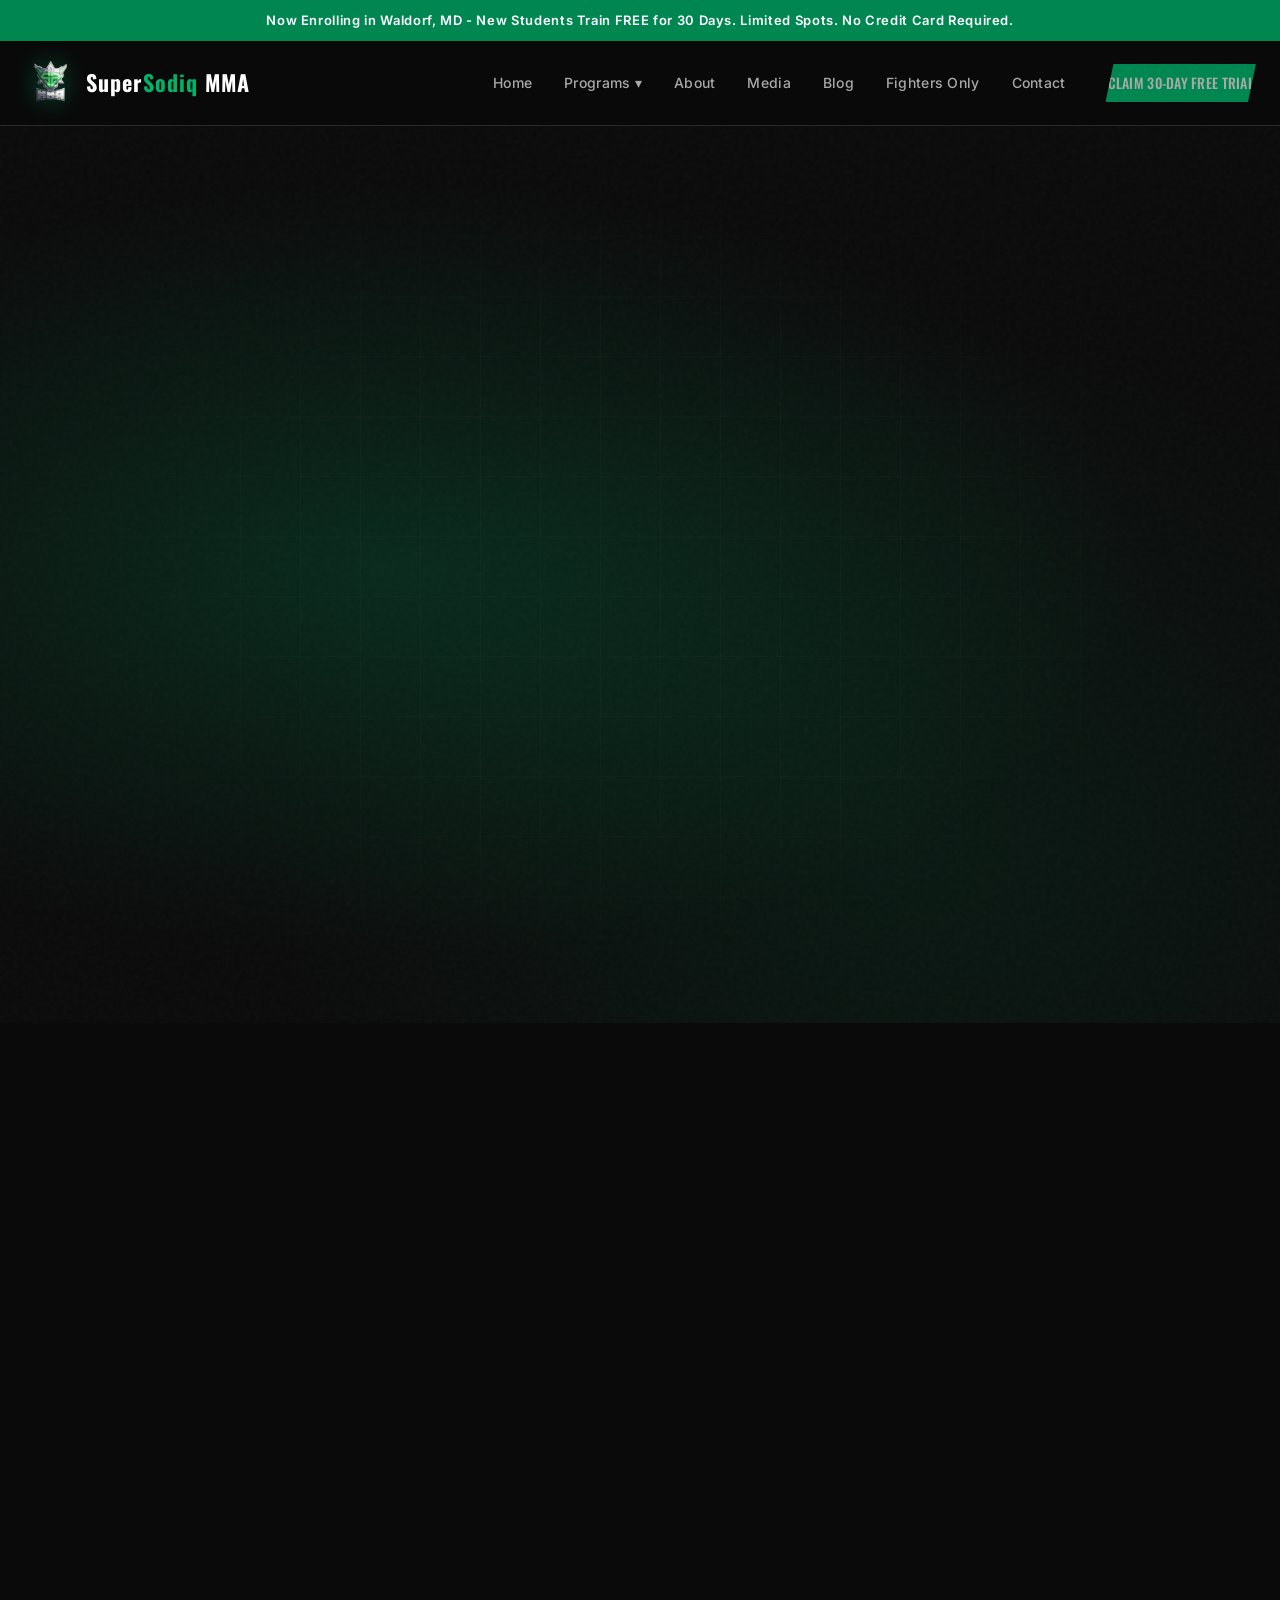
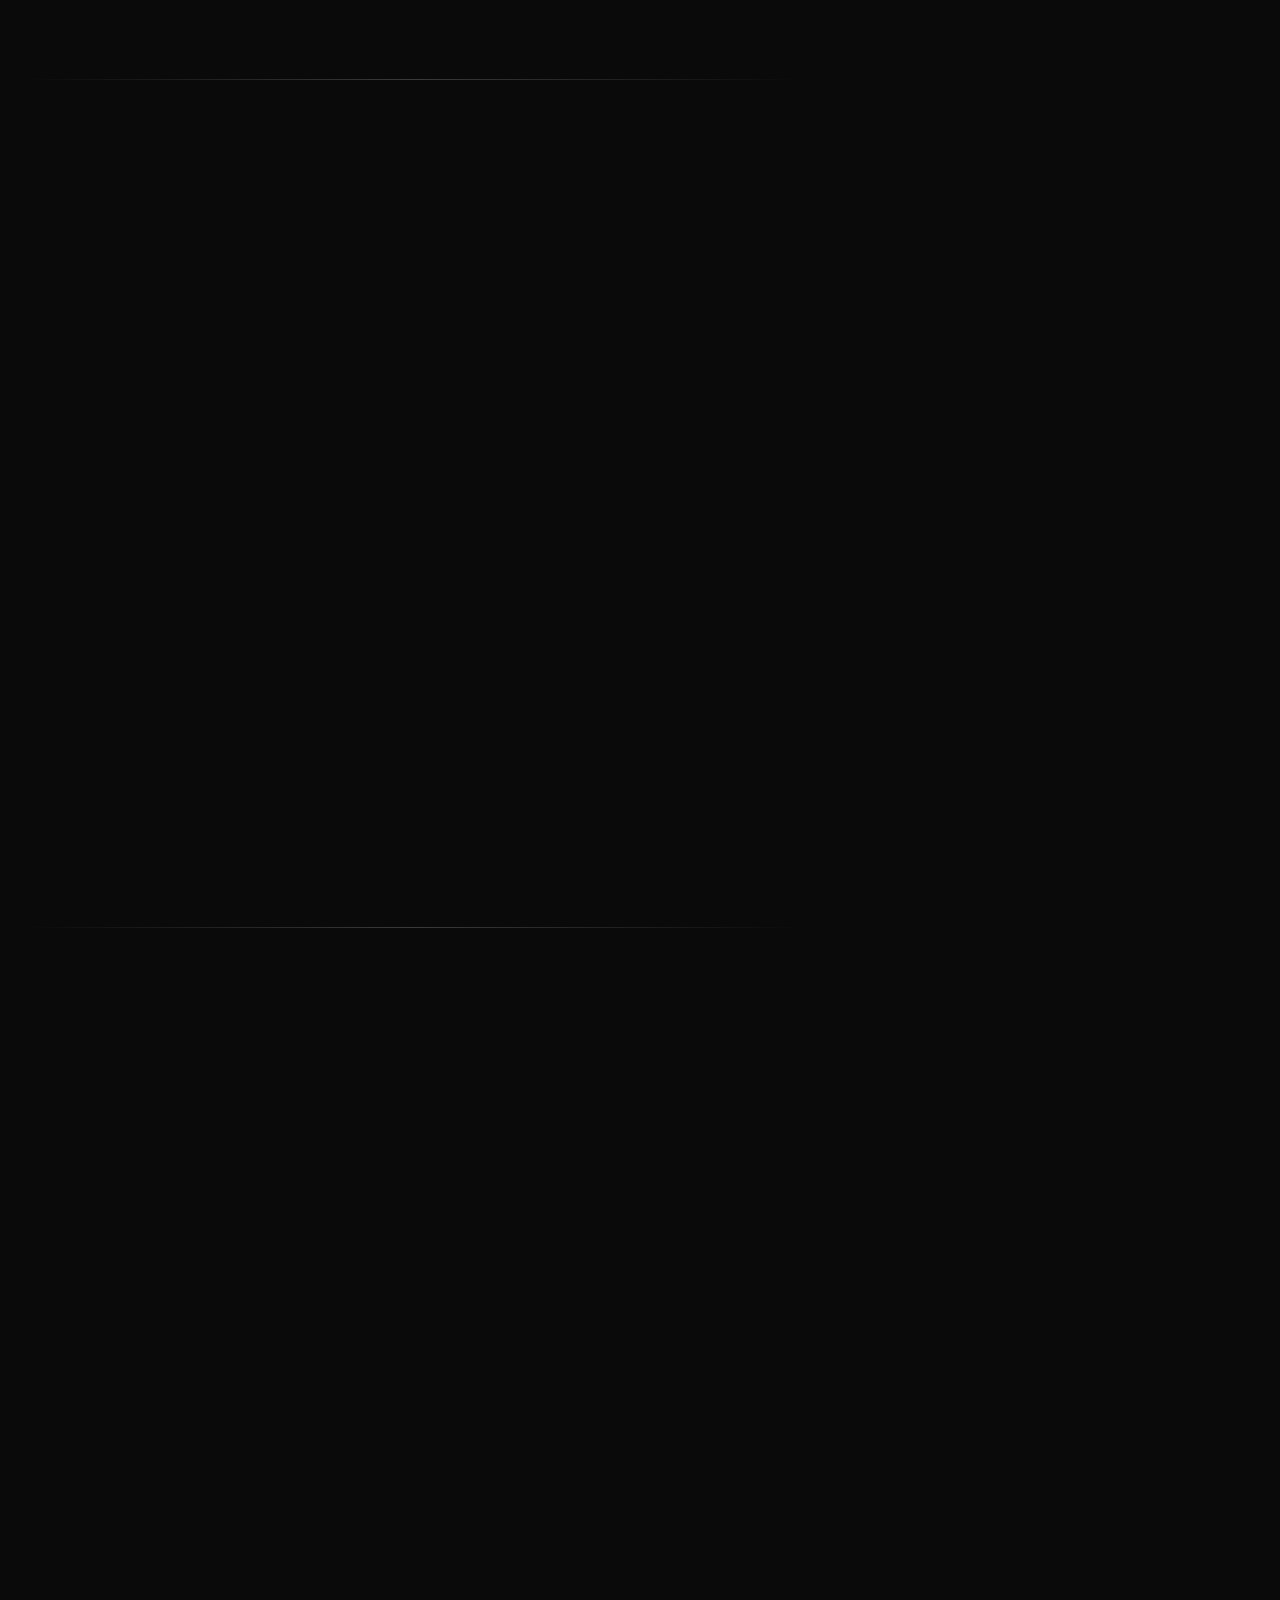
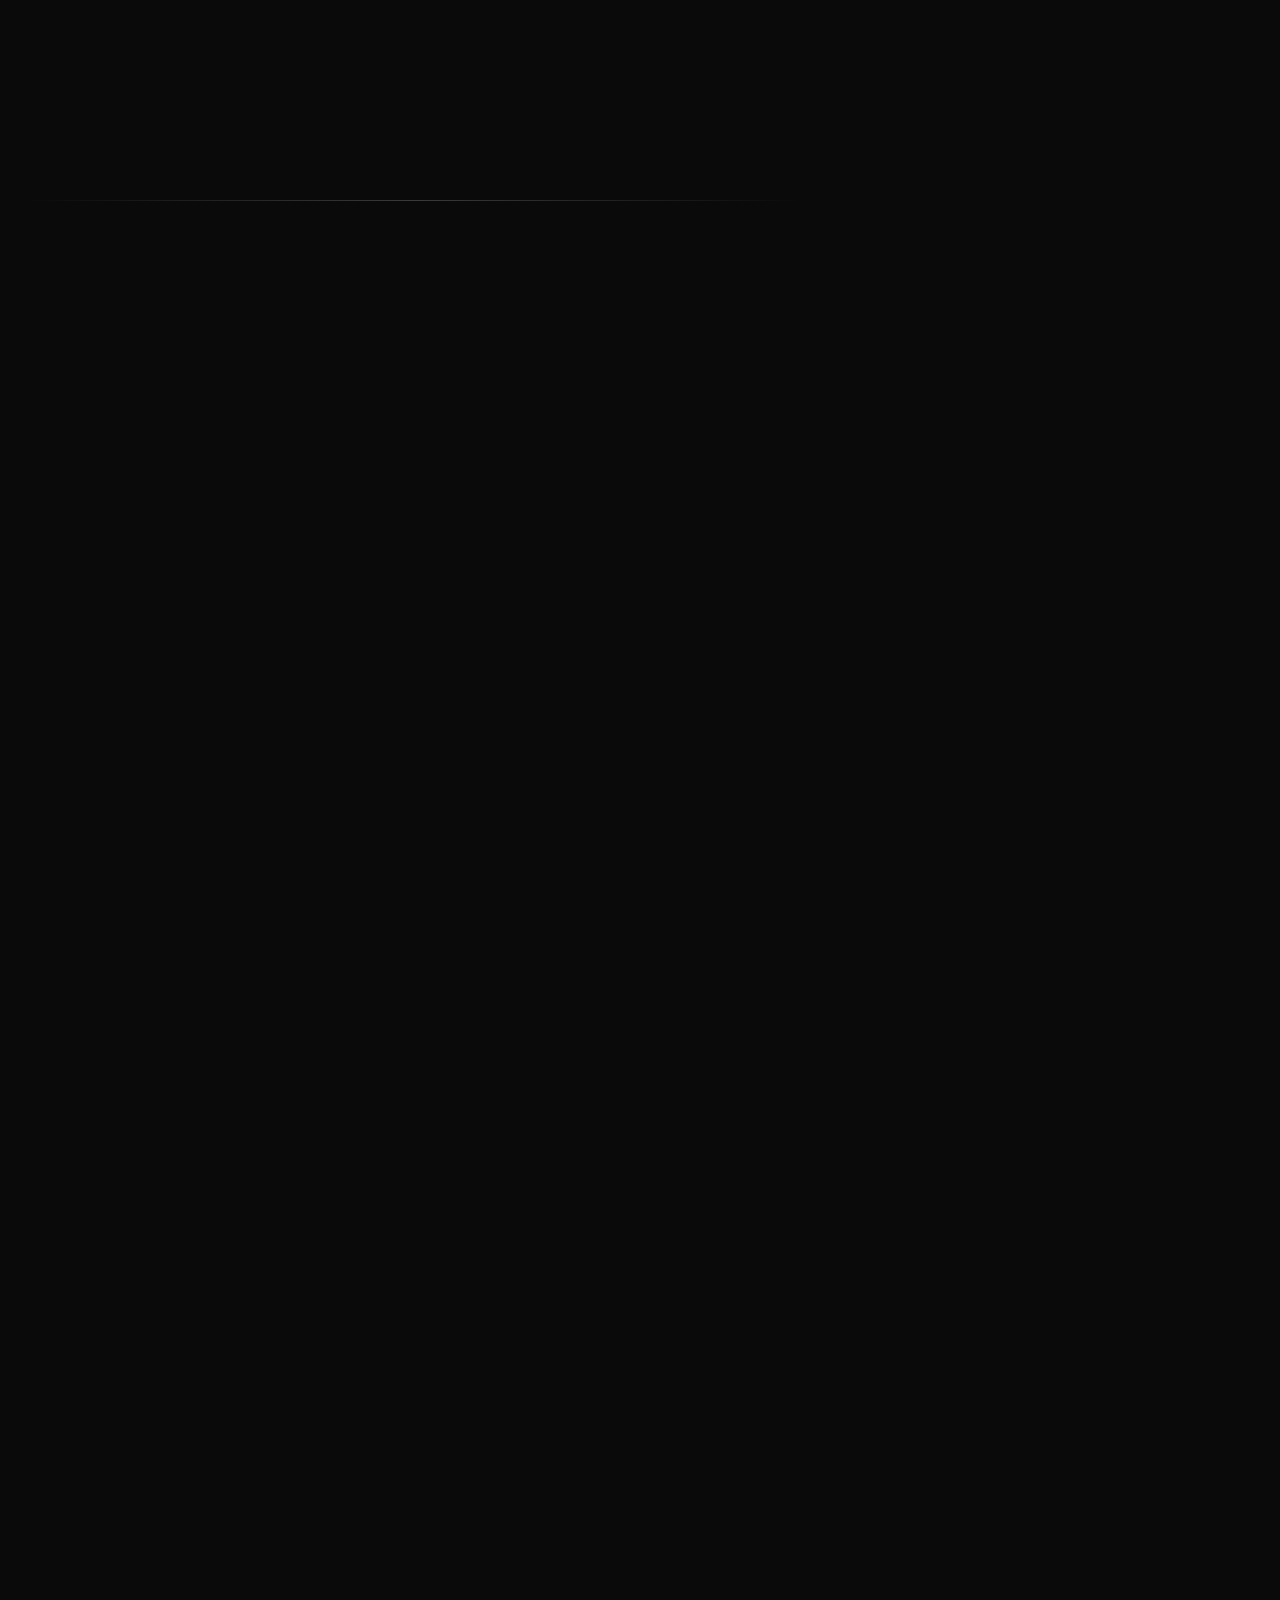
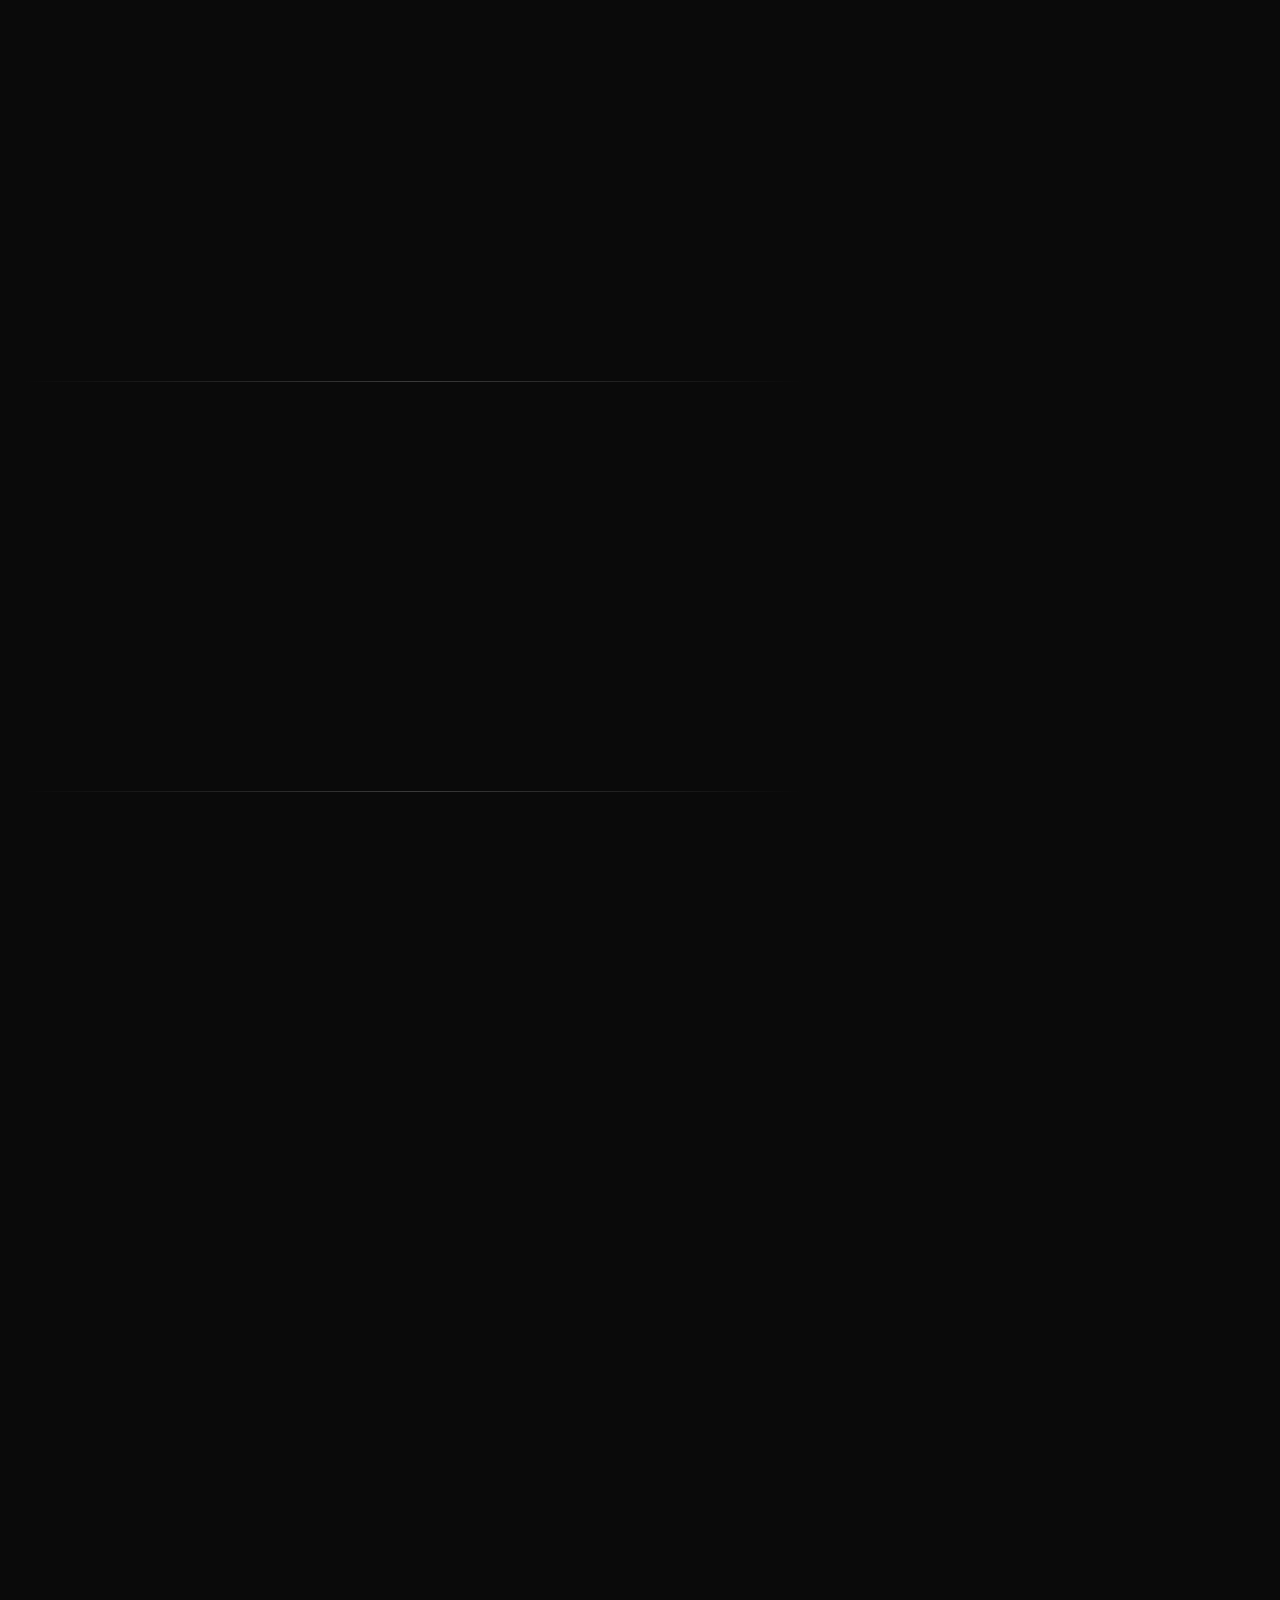
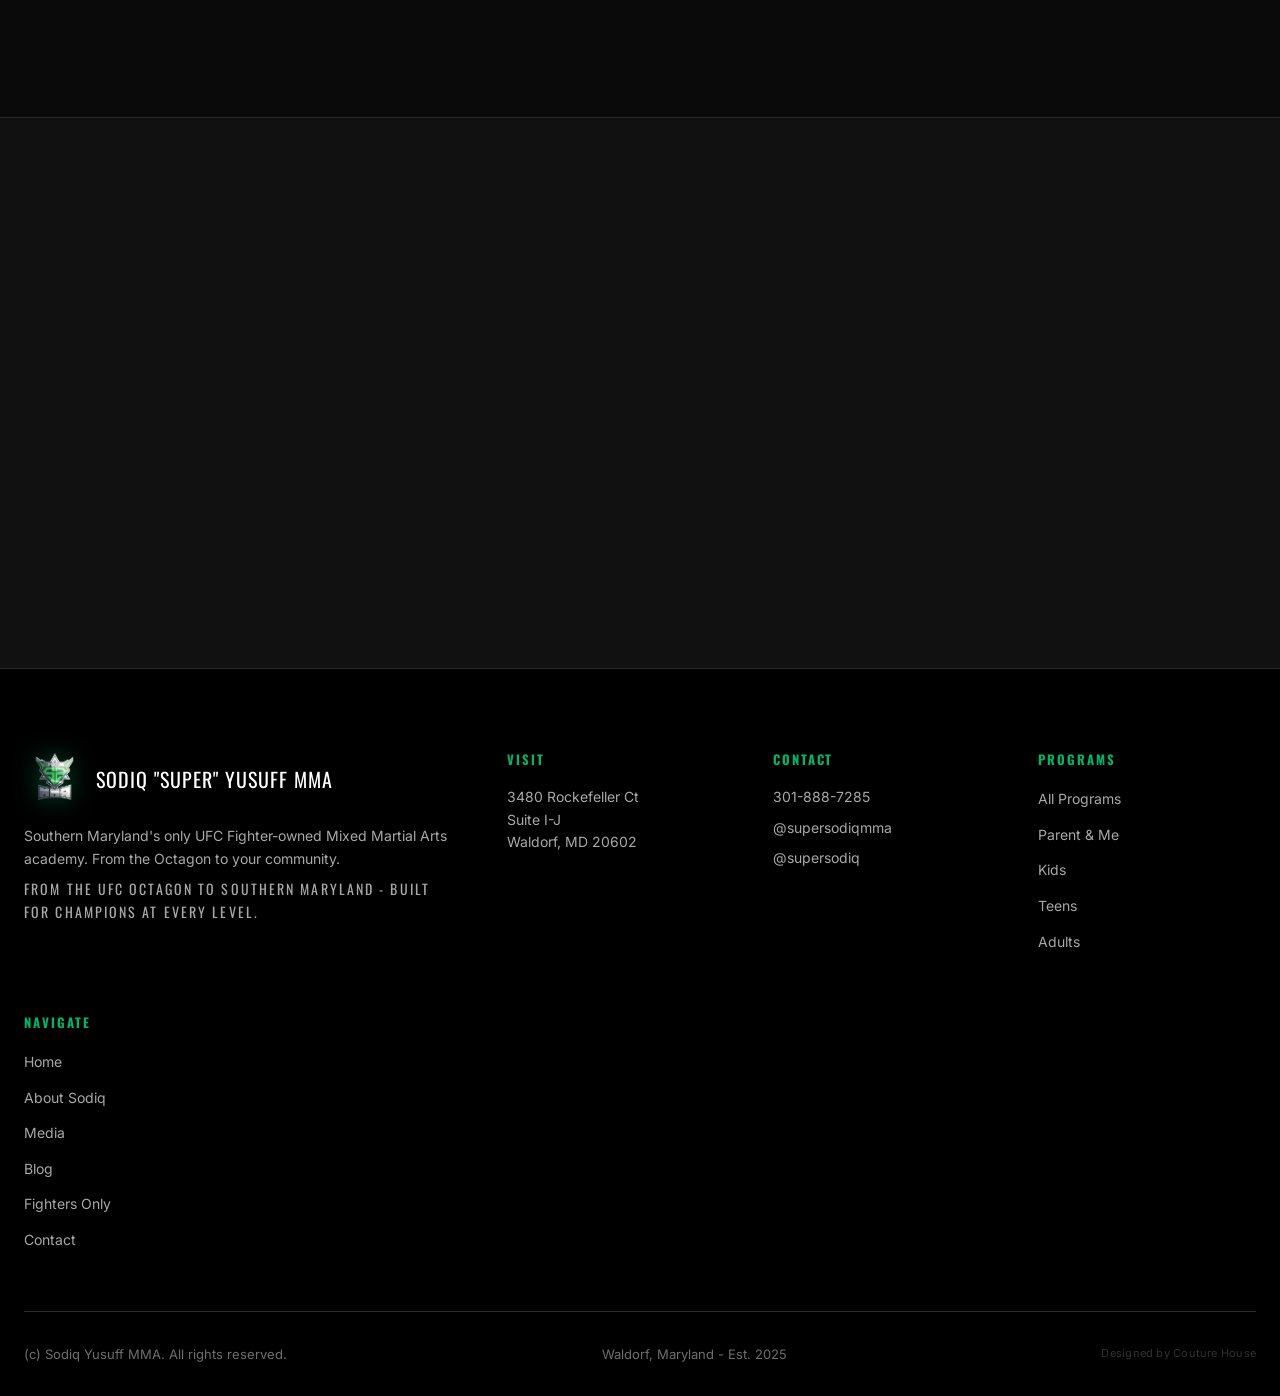
==== commit 11d83e36: "Wire ALL on-page 30-day trial forms to GHL booking widget. Every form[data-form] across kids/teens/a" ====
--- a/about.html
+++ b/about.html
@@ -8,7 +8,7 @@
 <link rel="preconnect" href="https://fonts.googleapis.com" />
 <link rel="preconnect" href="https://fonts.gstatic.com" crossorigin />
 <link href="https://fonts.googleapis.com/css2?family=Oswald:wght@400;500;600;700&family=Inter:wght@300;400;500;600;700&display=swap" rel="stylesheet" />
-<link rel="stylesheet" href="assets/css/styles.css?v=33" />
+<link rel="stylesheet" href="assets/css/styles.css?v=34" />
 <link rel="icon" type="image/png" href="assets/images/super-sodiq-logo.png" />
 <style>
   .about-hero-split { display: grid; grid-template-columns: 1.1fr 1fr; gap: 56px; align-items: center; }
@@ -344,7 +344,7 @@
   </div>
 </div>
 
-<script src="assets/js/partials.js?v=33"></script>
-<script src="assets/js/main.js?v=33"></script>
+<script src="assets/js/partials.js?v=34"></script>
+<script src="assets/js/main.js?v=34"></script>
 </body>
 </html>
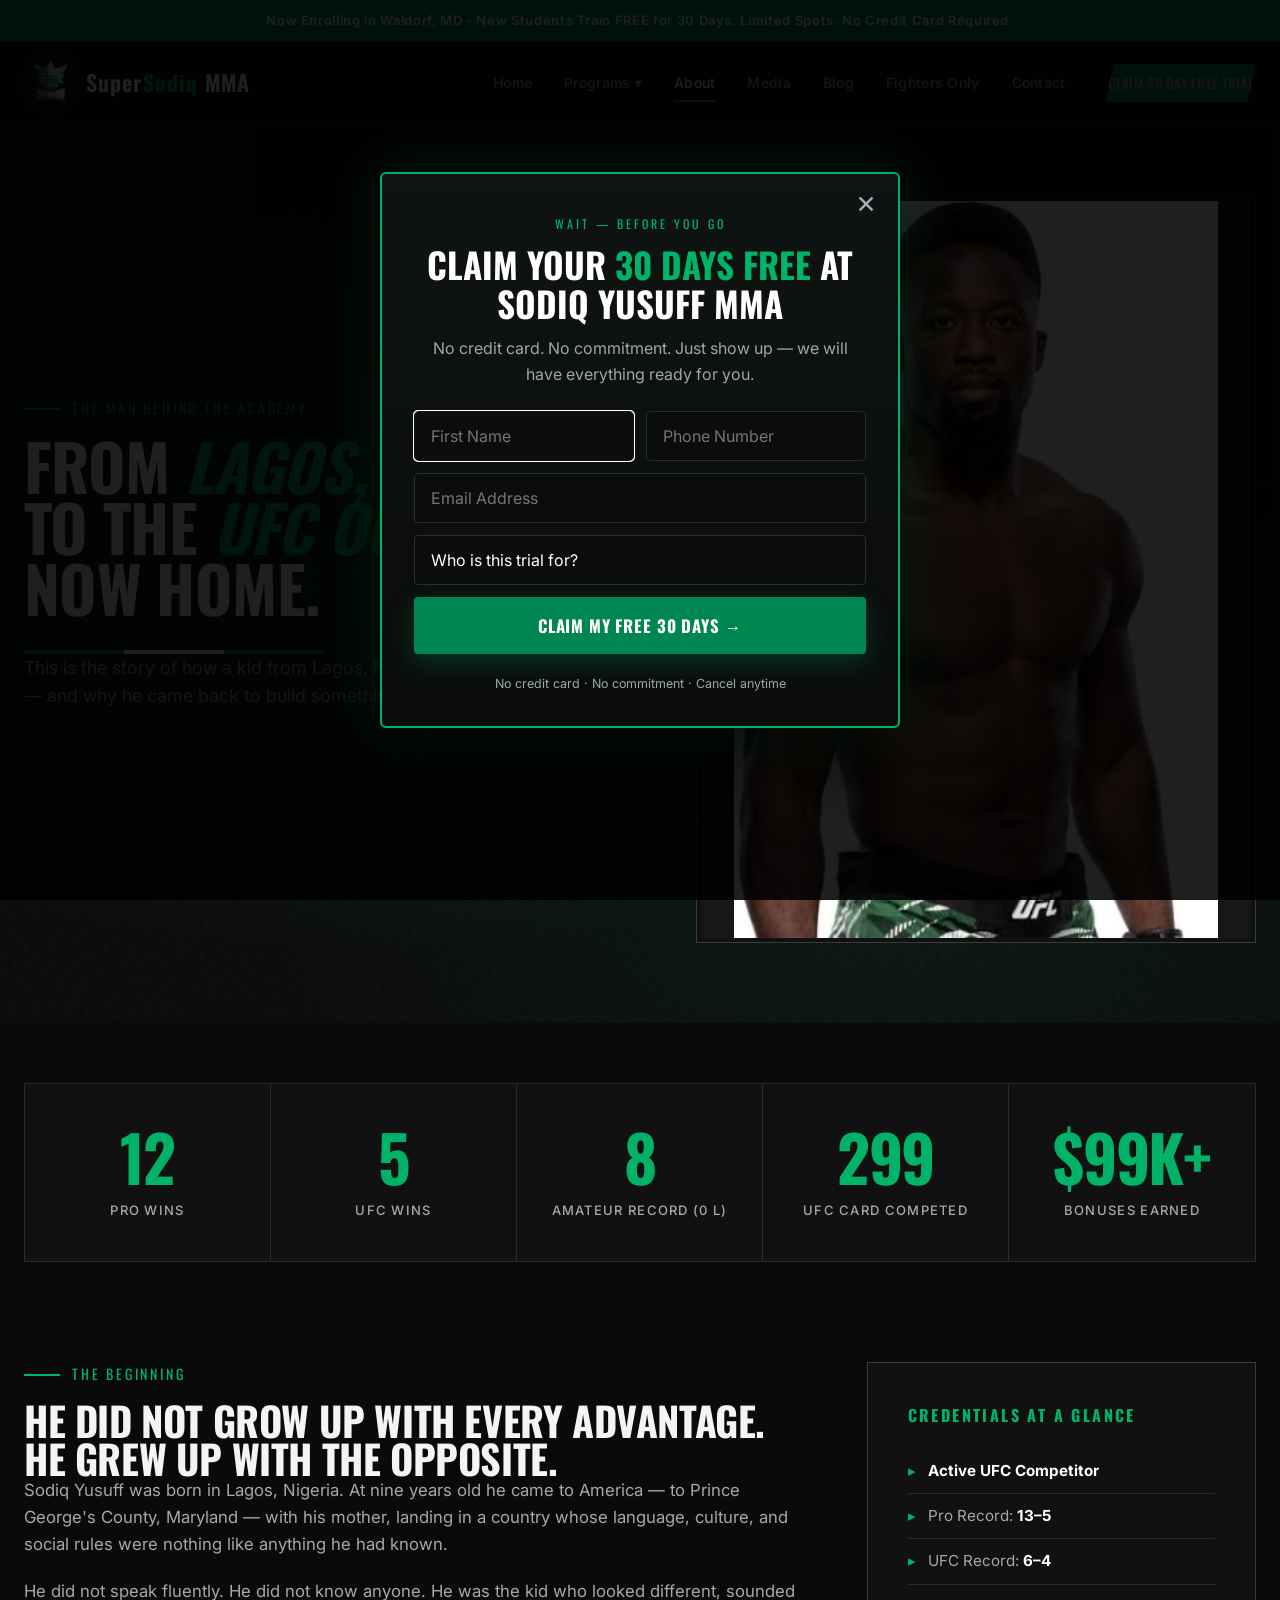
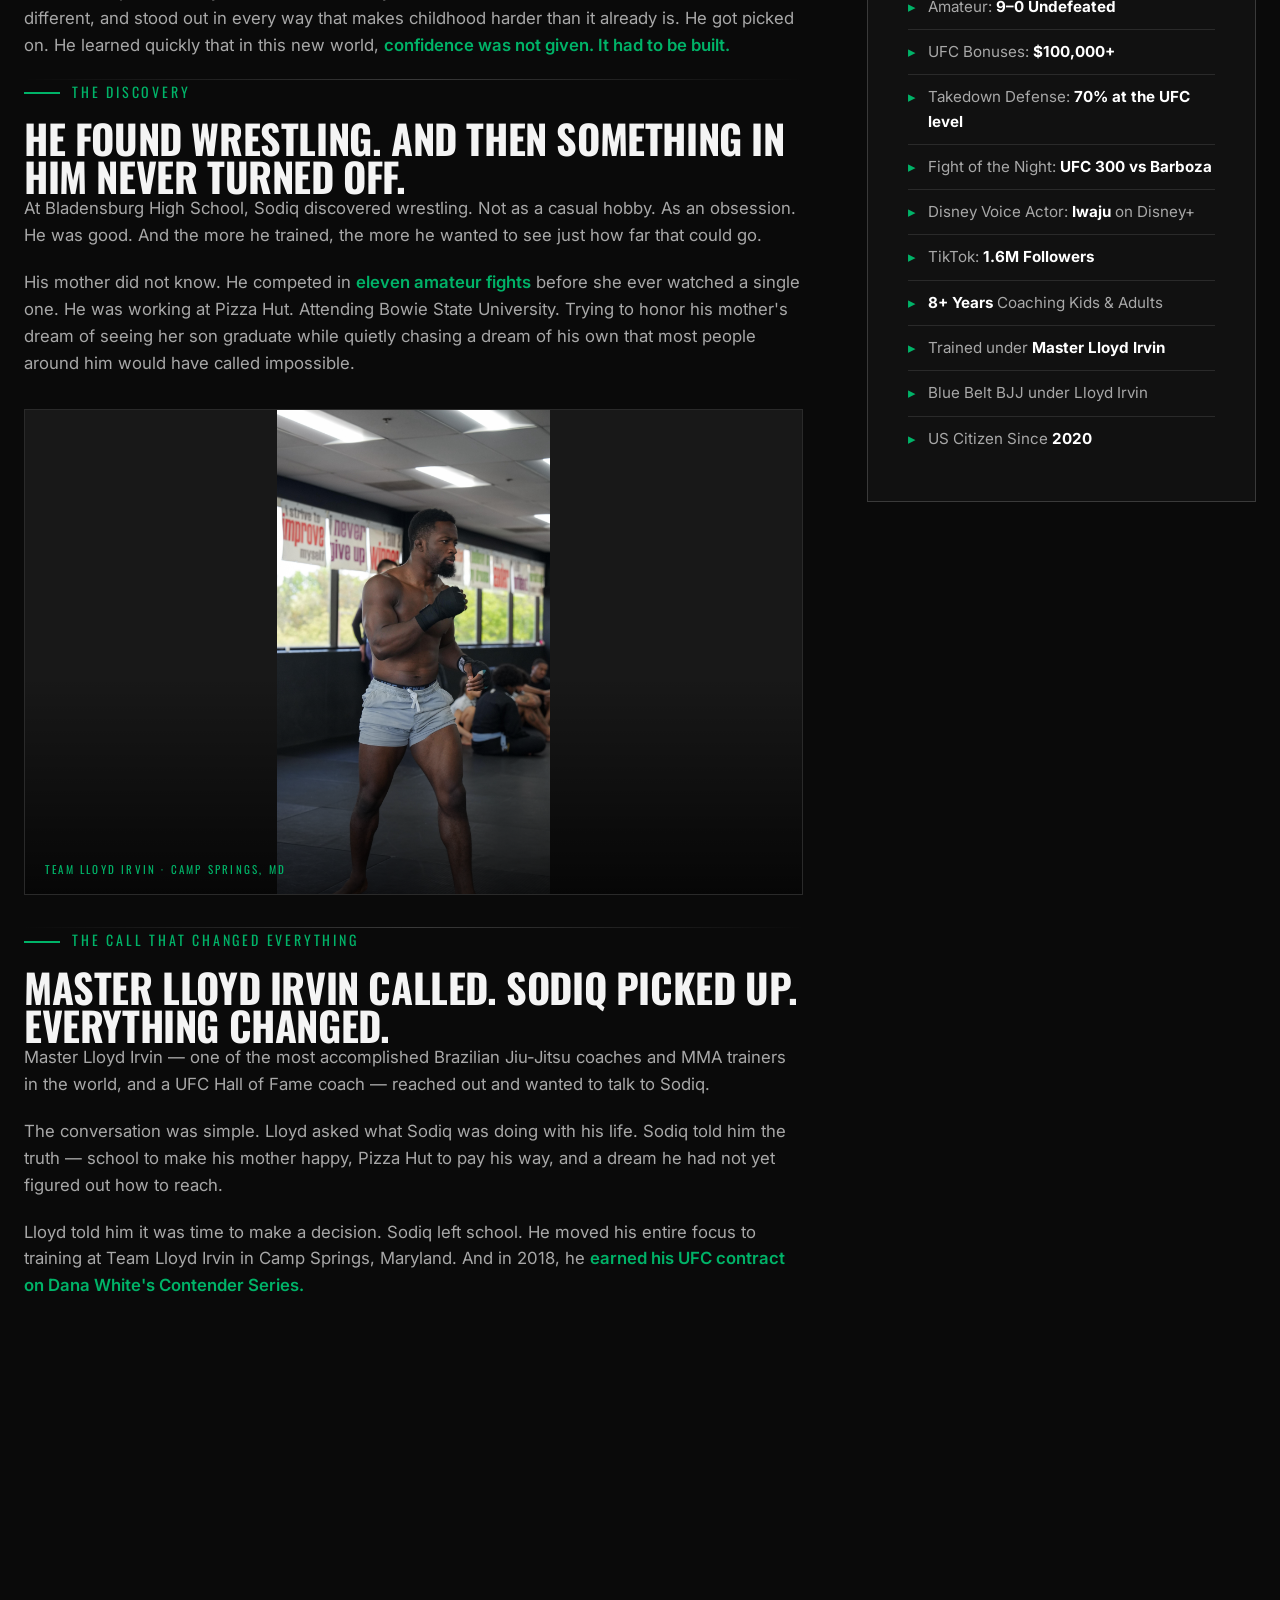
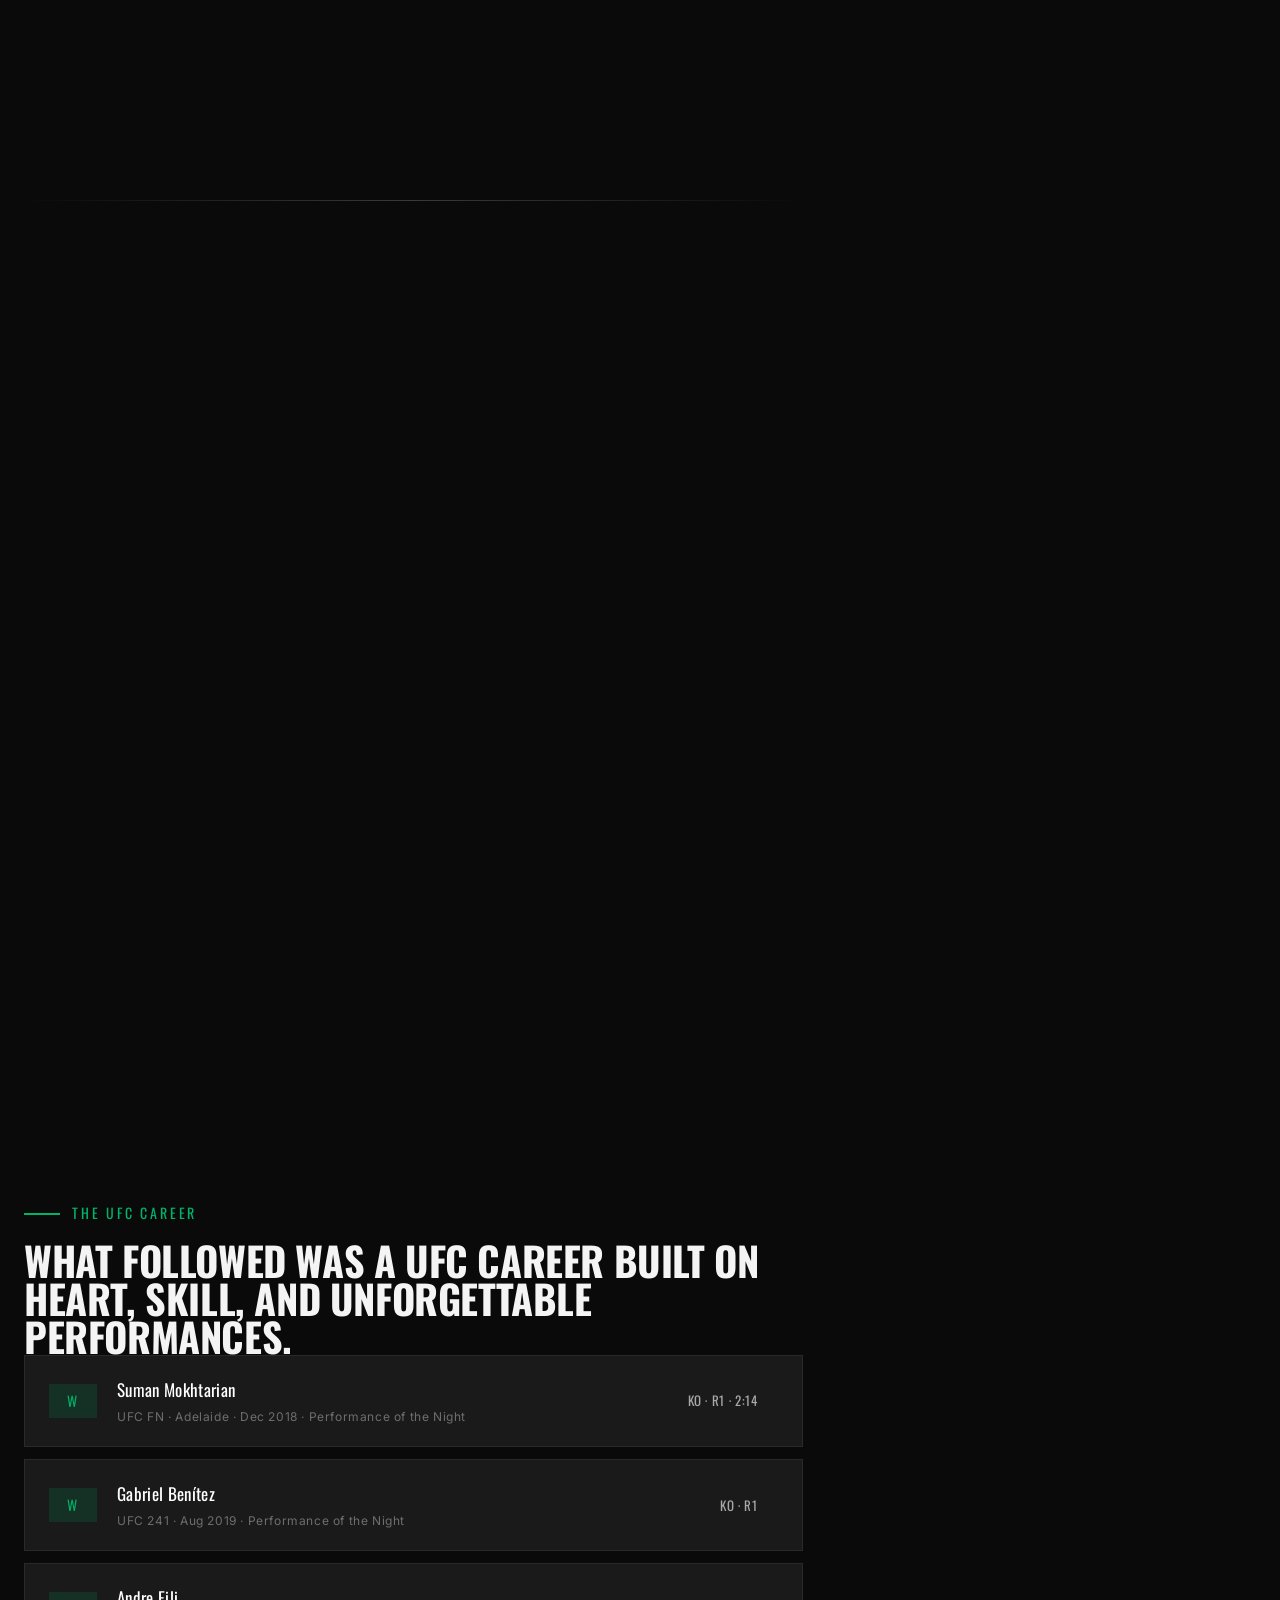
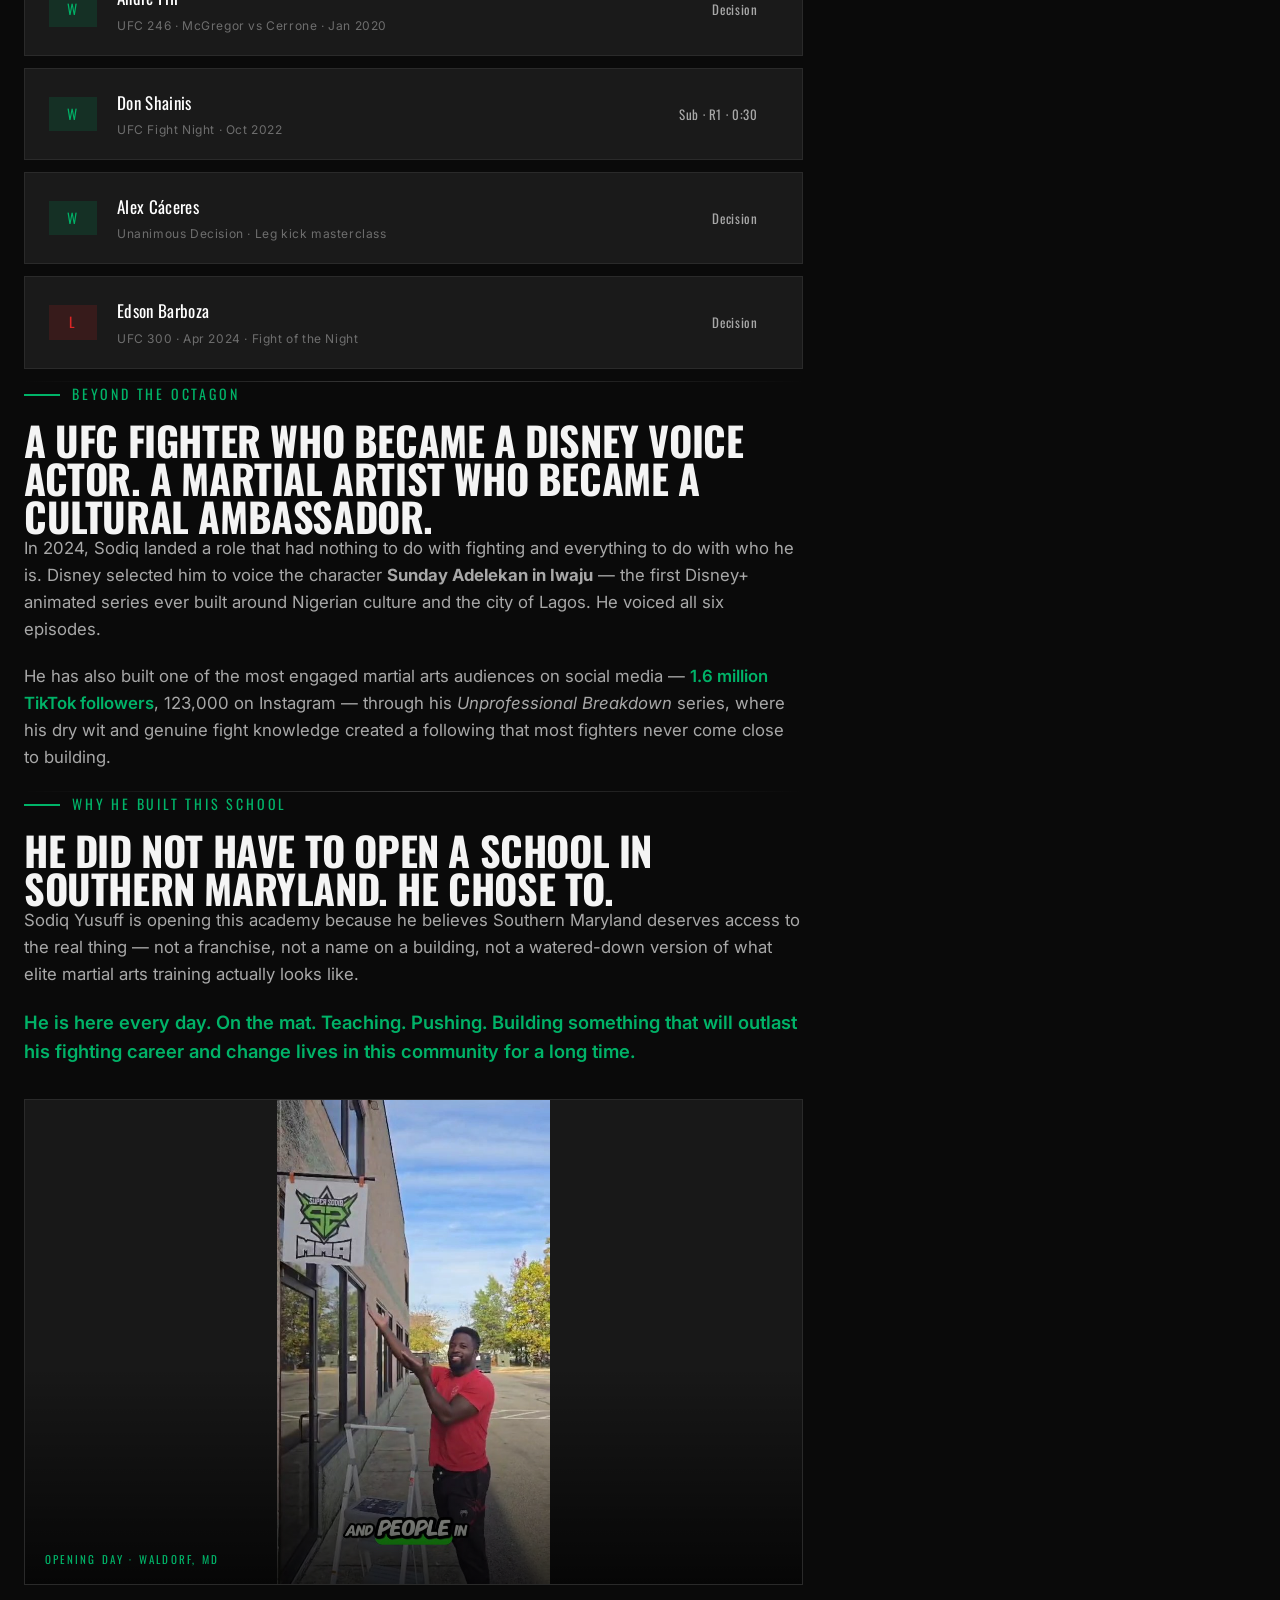
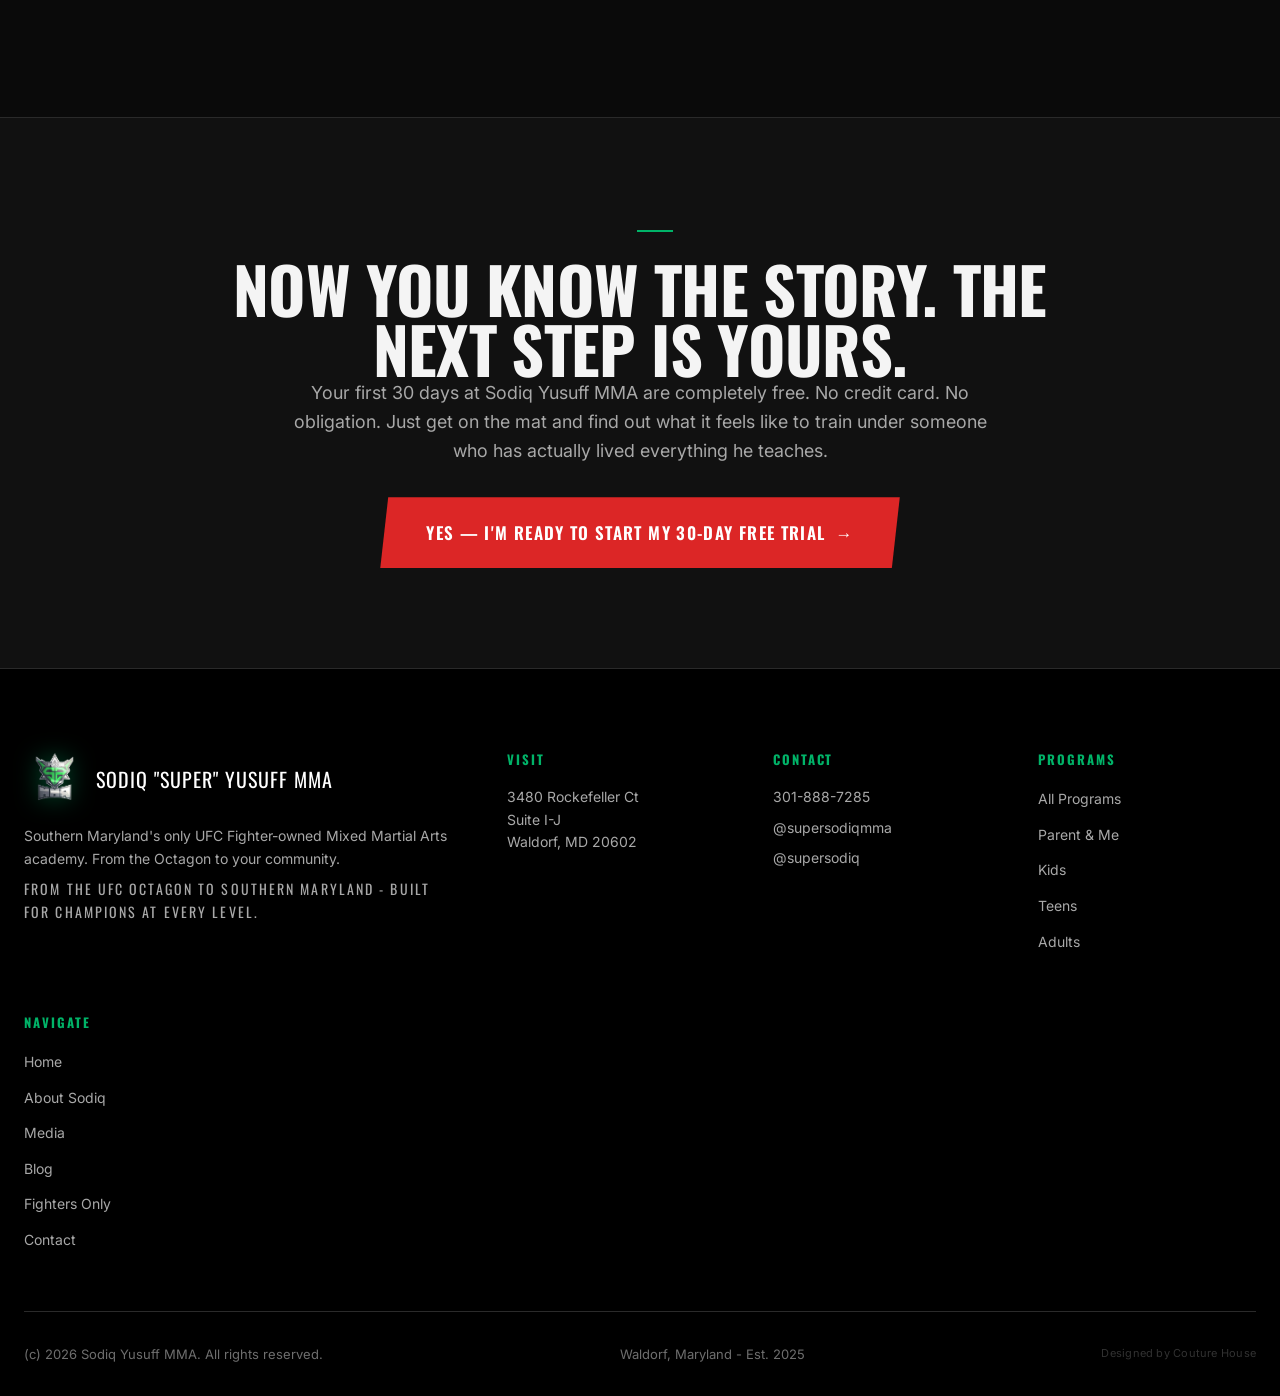
==== commit 9de22a7d: "Replace ALL custom 30-day trial forms with GHL booking widget. Single-step funnel now: click 'Claim " ====
--- a/about.html
+++ b/about.html
@@ -8,7 +8,7 @@
 <link rel="preconnect" href="https://fonts.googleapis.com" />
 <link rel="preconnect" href="https://fonts.gstatic.com" crossorigin />
 <link href="https://fonts.googleapis.com/css2?family=Oswald:wght@400;500;600;700&family=Inter:wght@300;400;500;600;700&display=swap" rel="stylesheet" />
-<link rel="stylesheet" href="assets/css/styles.css?v=34" />
+<link rel="stylesheet" href="assets/css/styles.css?v=35" />
 <link rel="icon" type="image/png" href="assets/images/super-sodiq-logo.png" />
 <style>
   .about-hero-split { display: grid; grid-template-columns: 1.1fr 1fr; gap: 56px; align-items: center; }
@@ -344,7 +344,7 @@
   </div>
 </div>
 
-<script src="assets/js/partials.js?v=34"></script>
-<script src="assets/js/main.js?v=34"></script>
+<script src="assets/js/partials.js?v=35"></script>
+<script src="assets/js/main.js?v=35"></script>
 </body>
 </html>
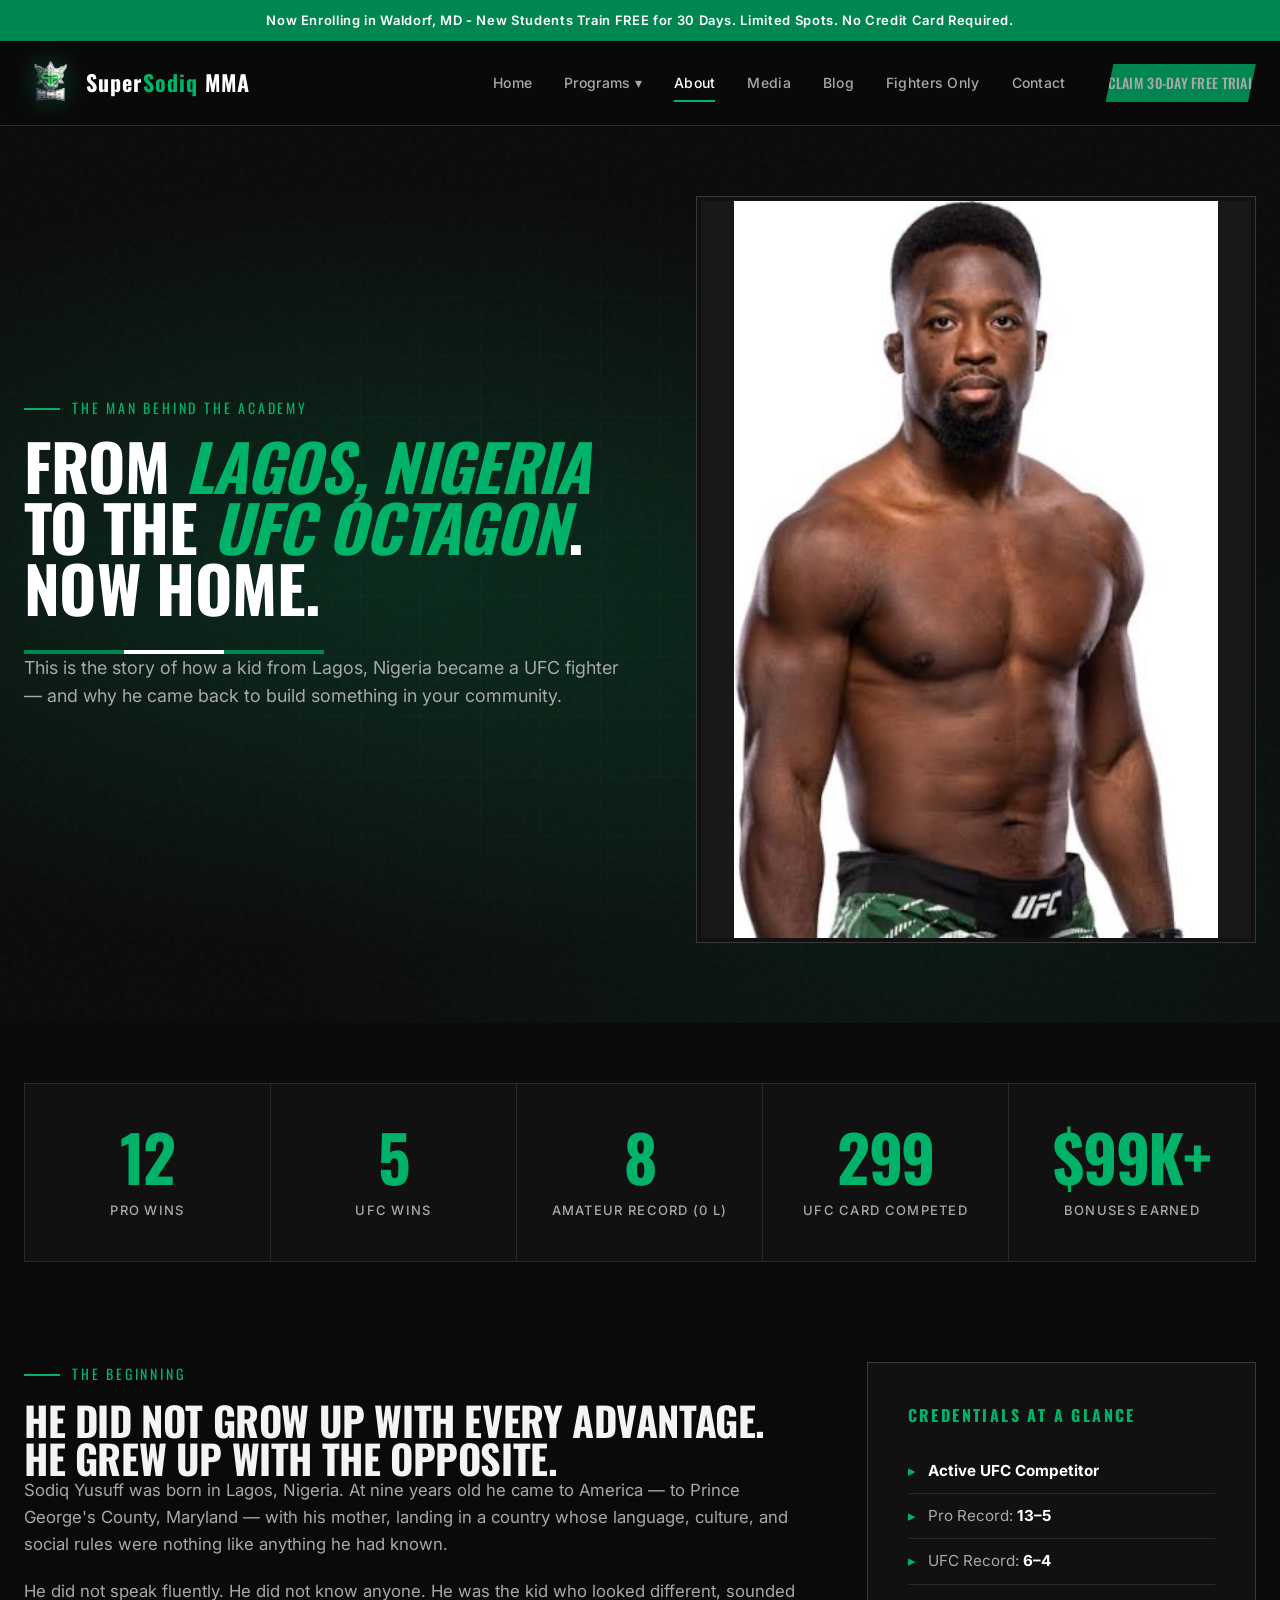
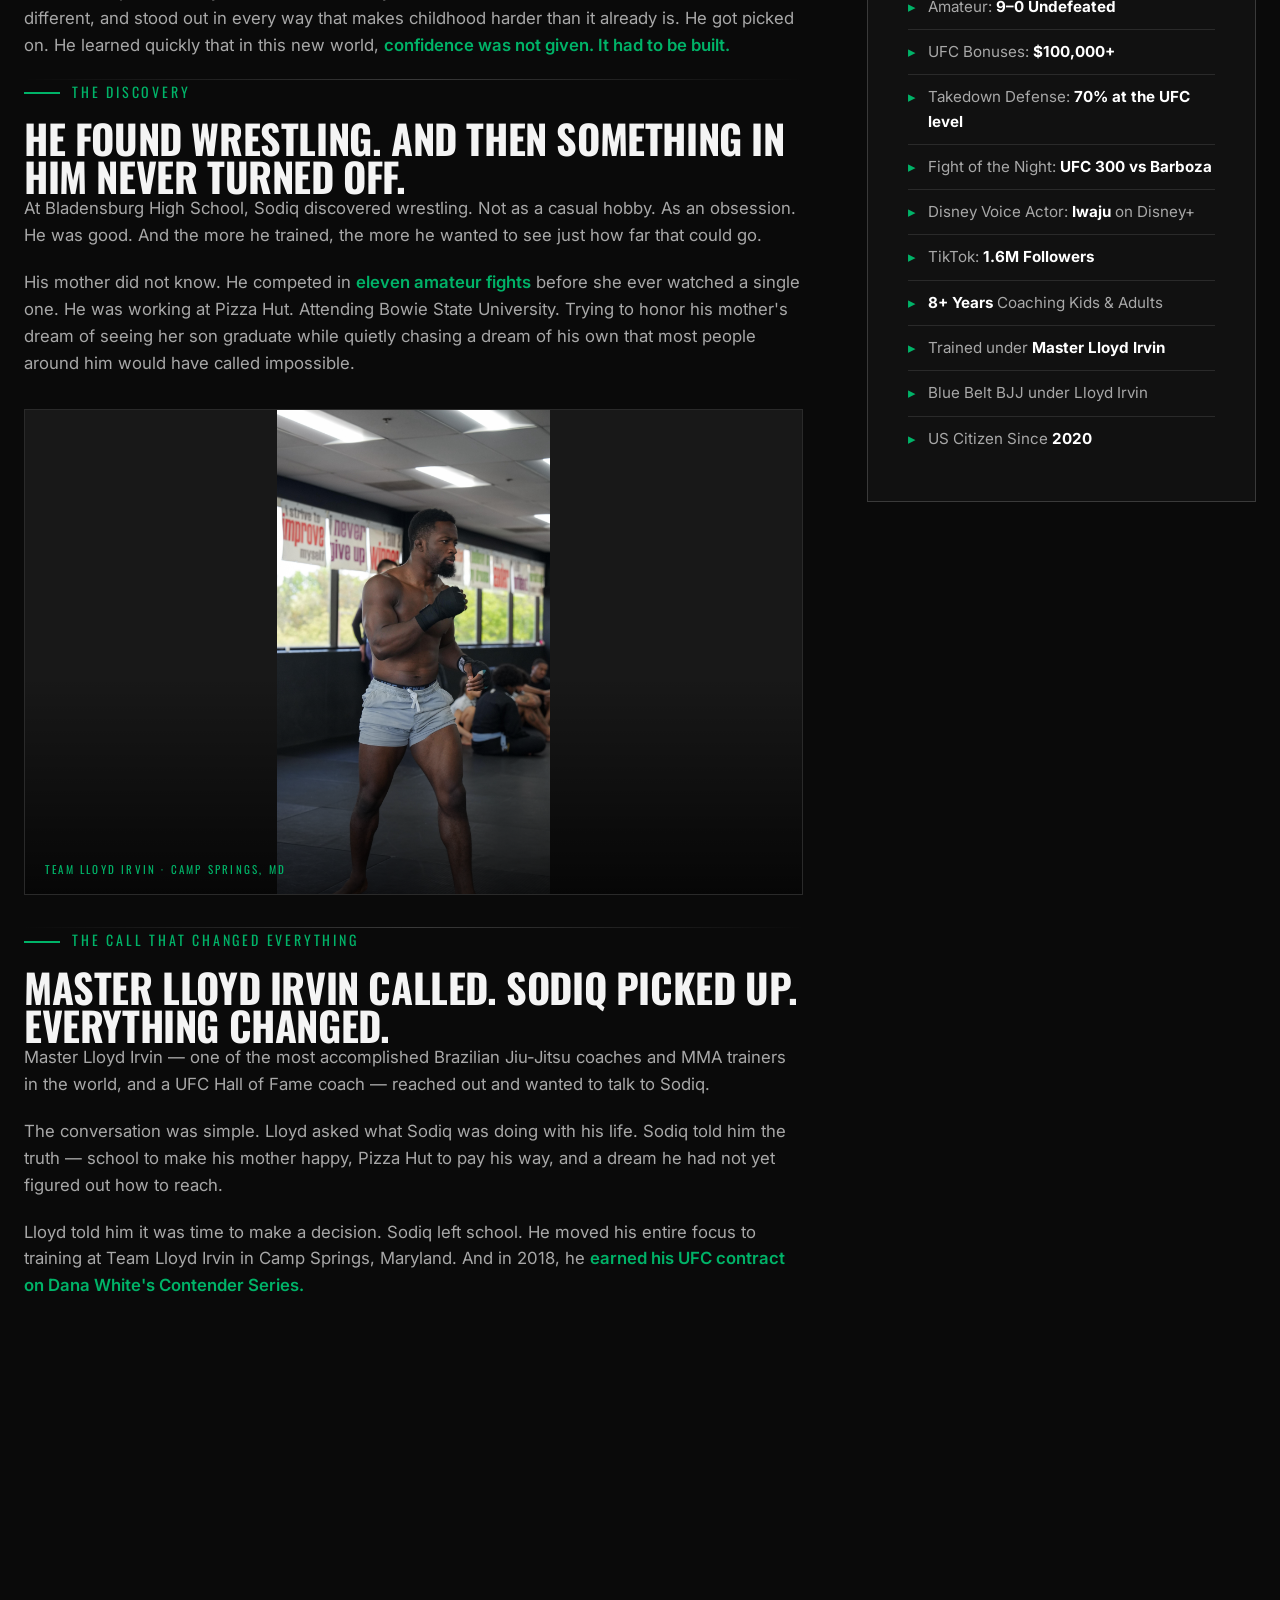
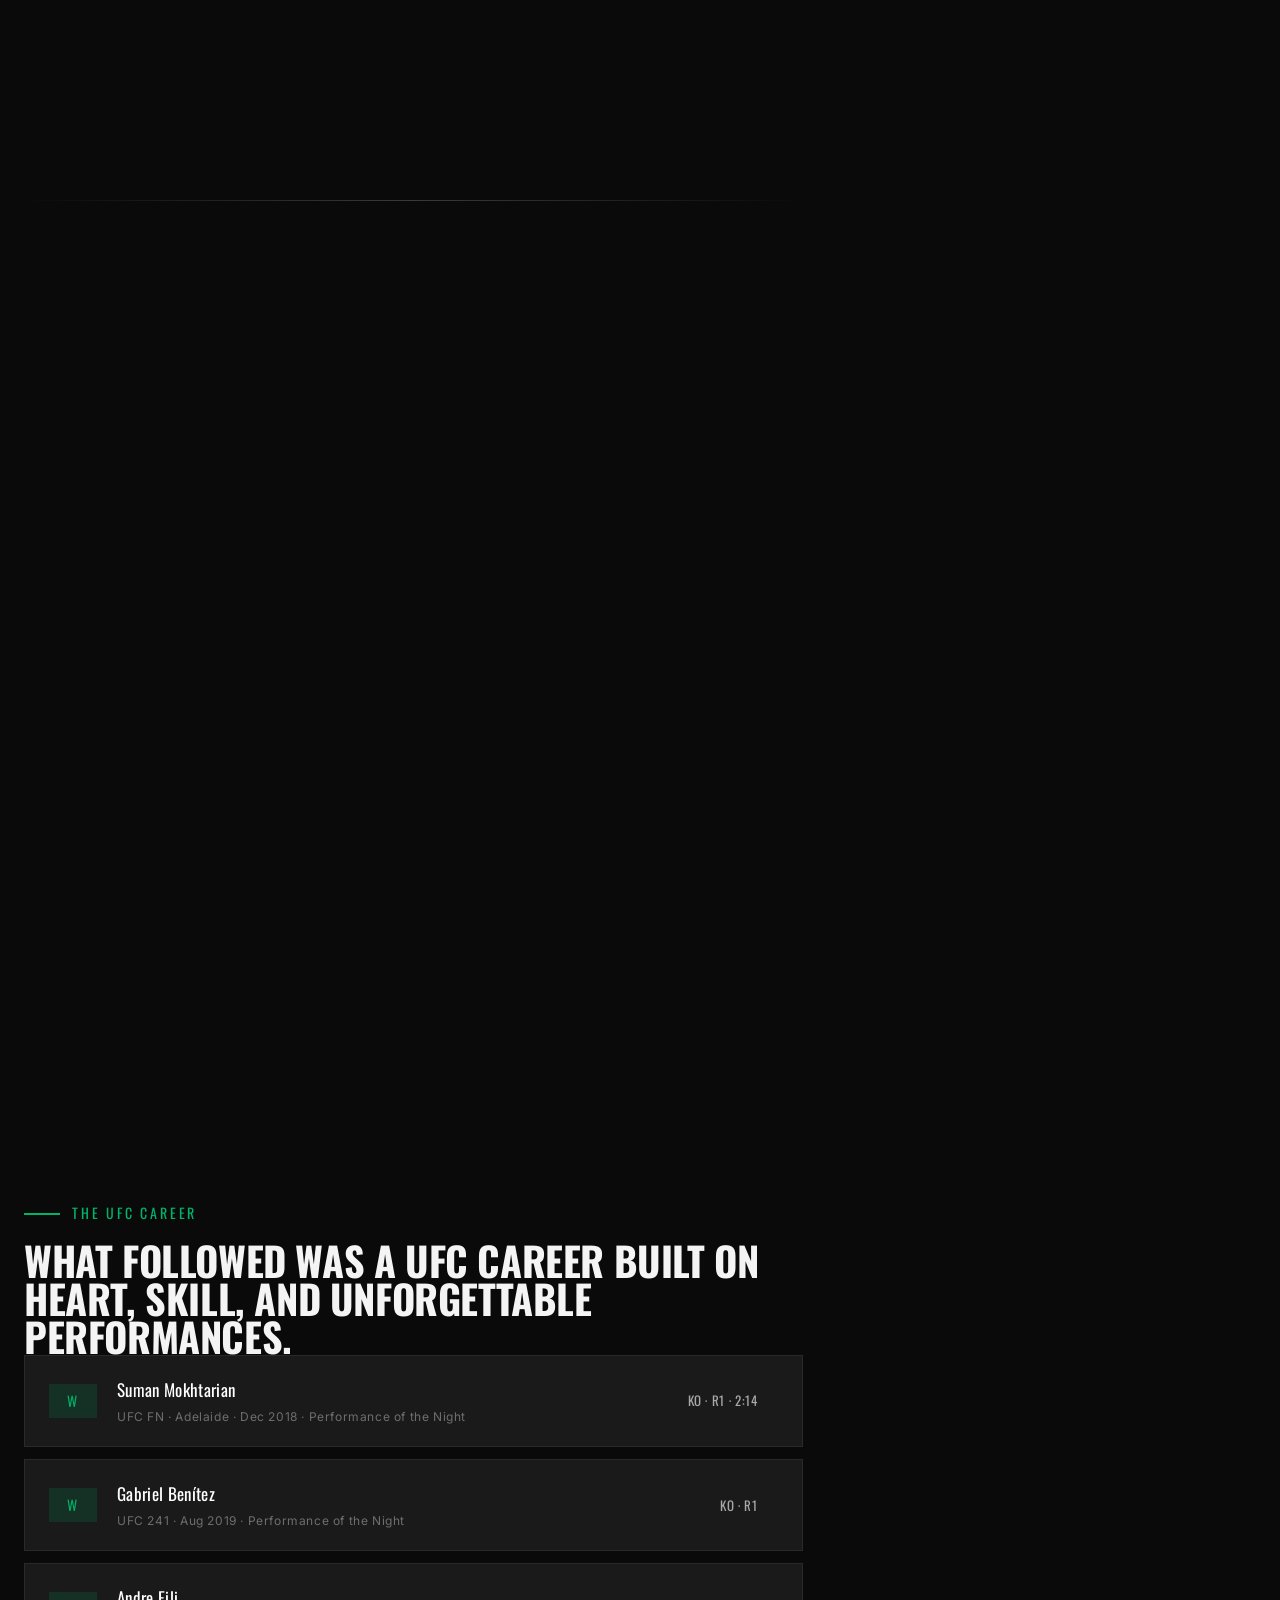
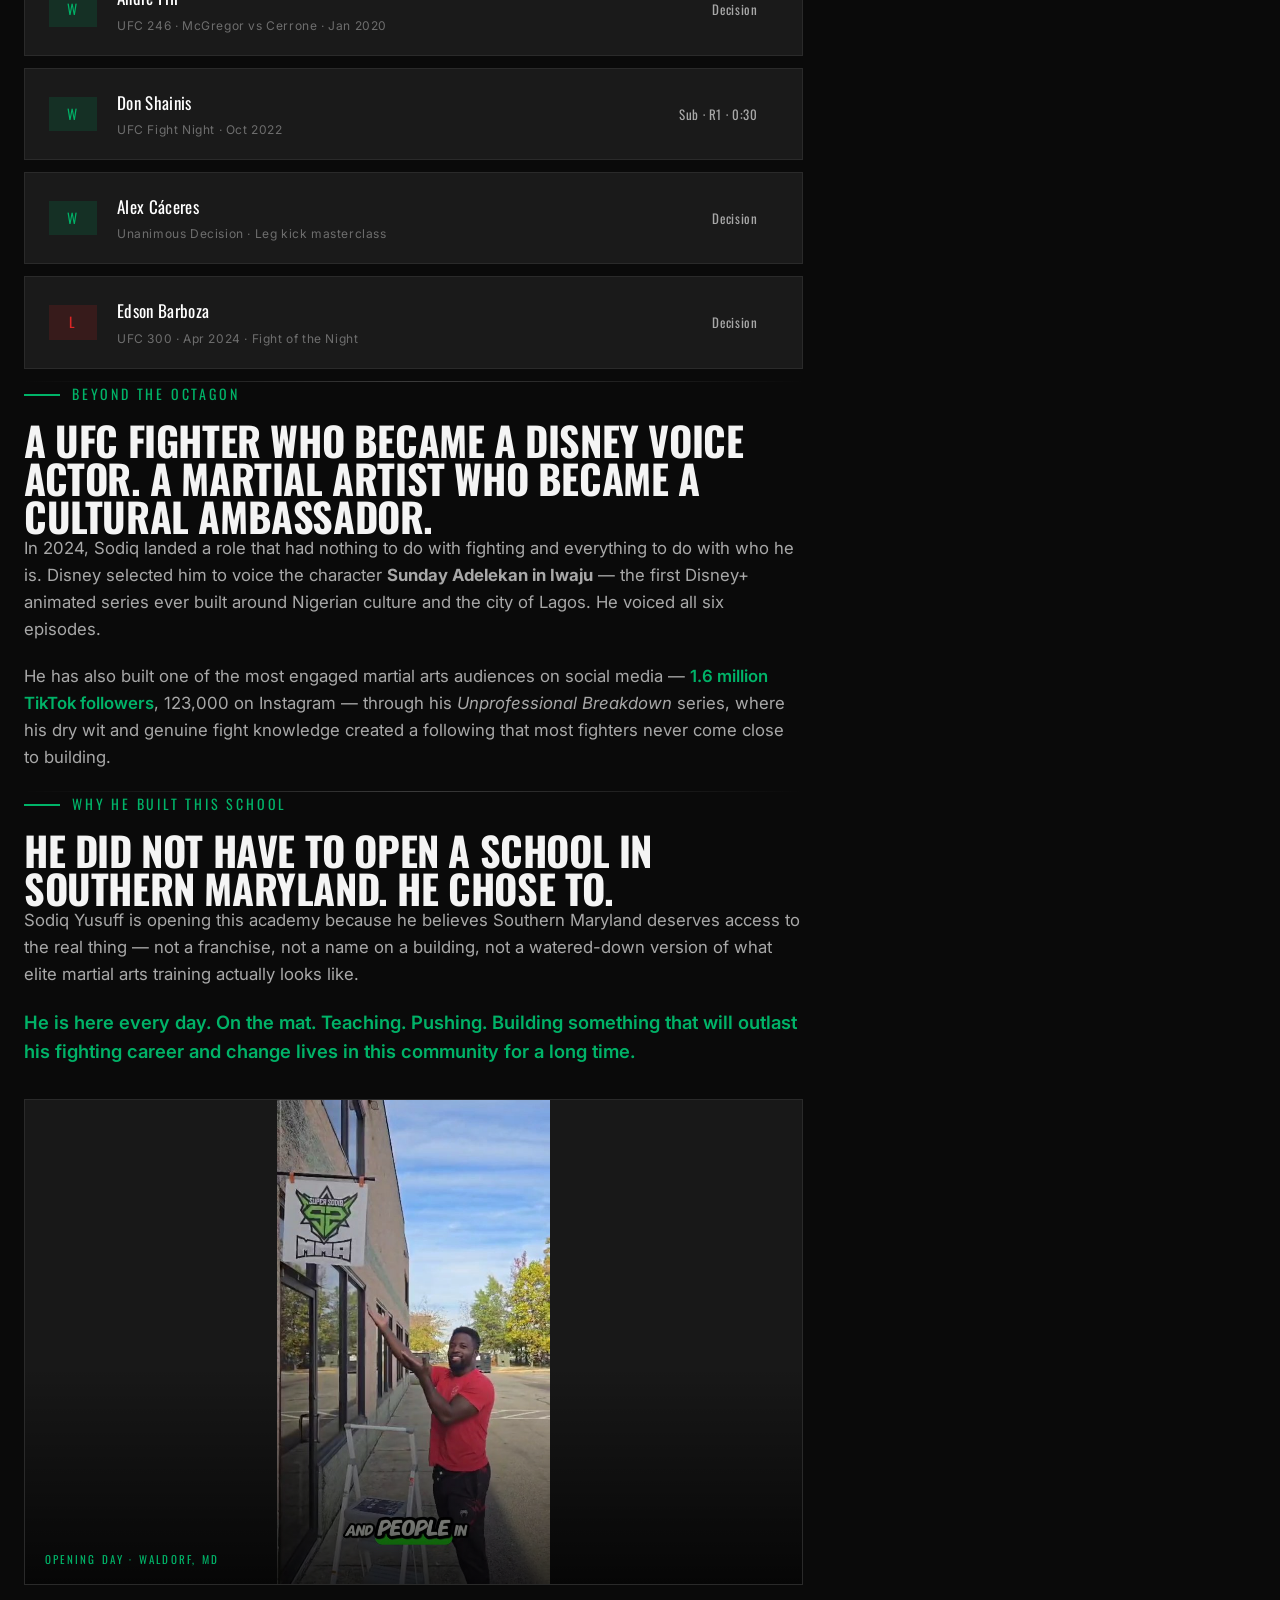
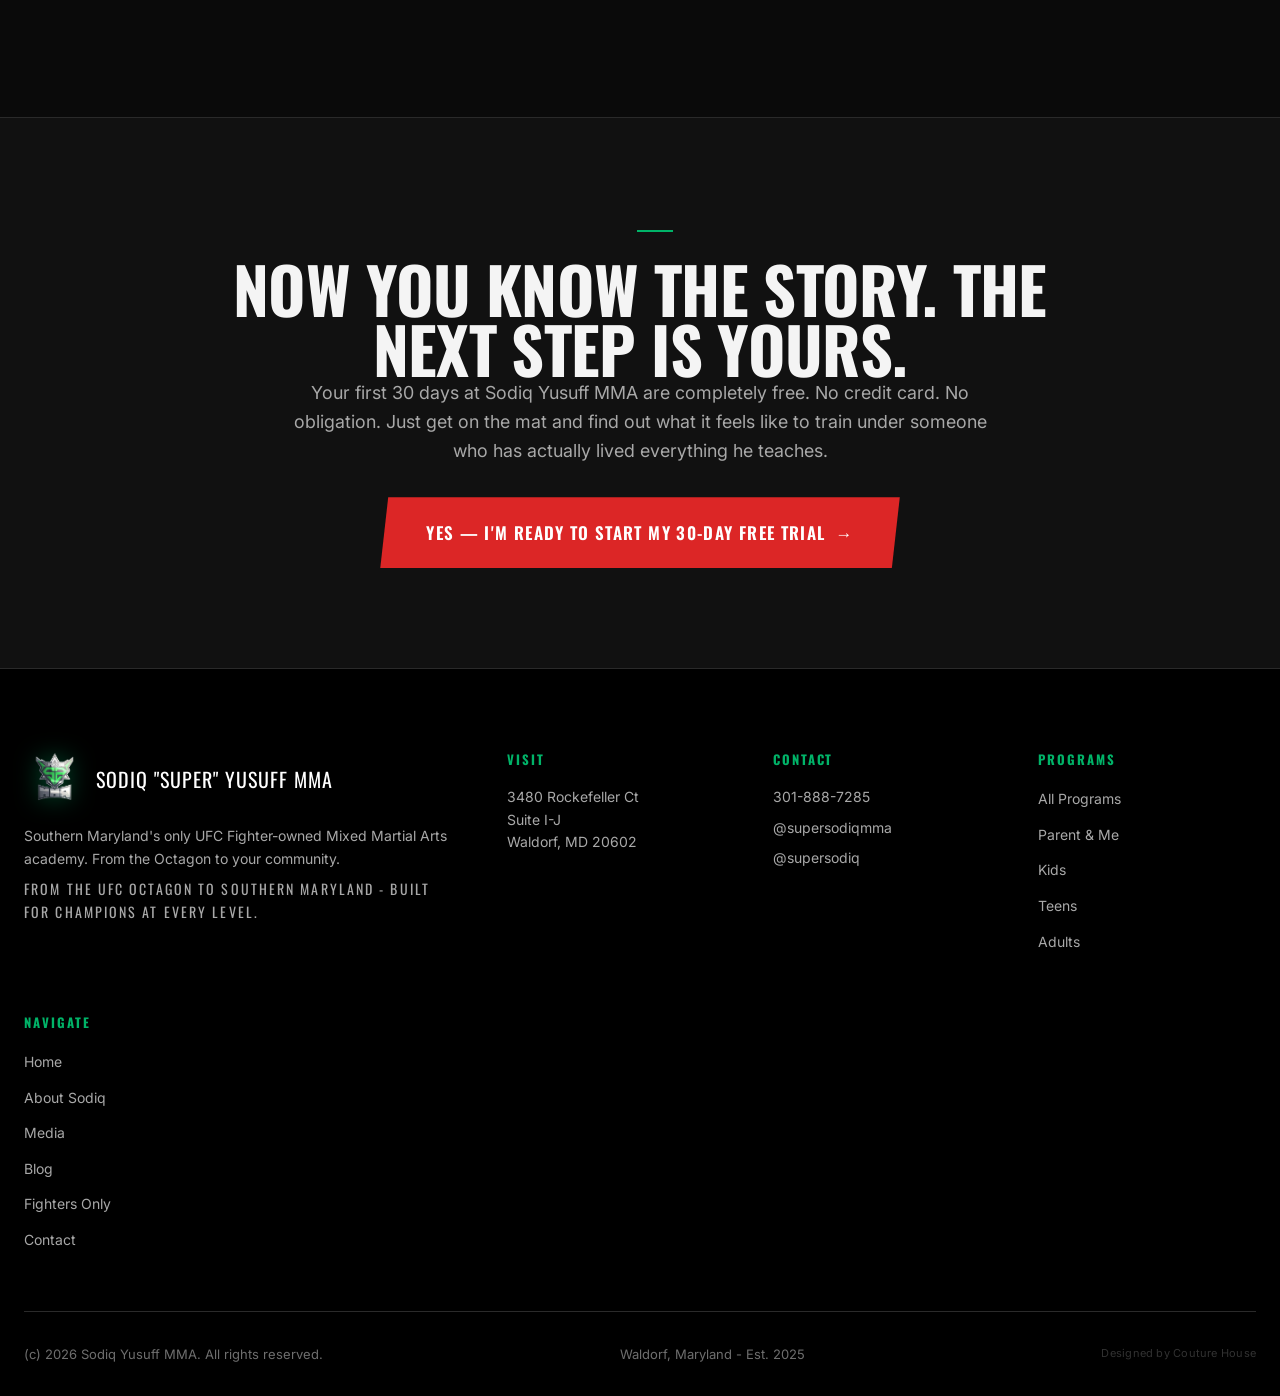
==== commit c43ba06e: "Mobile hero reorder + remove exit-intent popup. (1) Index hero on mobile: headline ABOVE video, vide" ====
--- a/about.html
+++ b/about.html
@@ -8,7 +8,7 @@
 <link rel="preconnect" href="https://fonts.googleapis.com" />
 <link rel="preconnect" href="https://fonts.gstatic.com" crossorigin />
 <link href="https://fonts.googleapis.com/css2?family=Oswald:wght@400;500;600;700&family=Inter:wght@300;400;500;600;700&display=swap" rel="stylesheet" />
-<link rel="stylesheet" href="assets/css/styles.css?v=35" />
+<link rel="stylesheet" href="assets/css/styles.css?v=36" />
 <link rel="icon" type="image/png" href="assets/images/super-sodiq-logo.png" />
 <style>
   .about-hero-split { display: grid; grid-template-columns: 1.1fr 1fr; gap: 56px; align-items: center; }
@@ -73,25 +73,7 @@
     .about-grid { grid-template-columns: 1fr; gap: 32px; }
   }
 </style>
-<style id="exit-popup-critical">
-/* Critical popup styles - inline so they cannot be missed by cache */
-.exit-popup { position:fixed!important; inset:0!important; z-index:9999!important; display:none!important; align-items:center!important; justify-content:center!important; padding:20px!important; }
-.exit-popup.is-open { display:flex!important; }
-.exit-popup__backdrop { position:absolute; inset:0; background:rgba(0,0,0,0.88); }
-.exit-popup__card { position:relative; width:100%; max-width:520px; max-height:92vh; overflow-y:auto; background:linear-gradient(180deg,#0f1311,#0a0d0b); border:2px solid #00b368; border-radius:6px; box-shadow:0 30px 80px rgba(0,0,0,0.7),0 0 60px rgba(0,135,81,0.25); }
-.exit-popup__close { position:absolute; top:10px; right:14px; width:36px; height:36px; background:transparent; border:none; color:#aab; font-size:32px; line-height:1; cursor:pointer; z-index:2; }
-.exit-popup__inner { padding:40px 32px 32px; text-align:center; }
-.exit-popup__kicker { font-family:'Oswald',sans-serif; font-size:12px; letter-spacing:0.25em; text-transform:uppercase; color:#00b368; margin:0 0 12px; }
-.exit-popup__title { font-family:'Oswald',sans-serif; font-size:clamp(1.6rem,4.5vw,2.2rem); text-transform:uppercase; color:#fff; line-height:1.1; margin:0 0 14px; }
-.exit-popup__title span { color:#00b368; }
-.exit-popup__lede { color:#9aa; margin:0 auto 24px; max-width:420px; }
-.exit-popup__form { display:flex; flex-direction:column; gap:12px; text-align:left; }
-.exit-popup__row { display:grid; grid-template-columns:1fr 1fr; gap:12px; }
-.exit-popup__form input, .exit-popup__form select { width:100%; padding:14px 16px; background:#0a0d0b; border:1px solid #2a302d; color:#fff; font-family:'Inter',sans-serif; font-size:16px; border-radius:4px; -webkit-appearance:none; appearance:none; box-sizing:border-box; }
-.exit-popup__submit { width:100%; padding:16px 20px; background:#008751; color:#fff; border:none; border-radius:4px; font-family:'Oswald',sans-serif; font-size:1.05rem; font-weight:700; letter-spacing:0.05em; text-transform:uppercase; cursor:pointer; box-shadow:0 8px 24px rgba(0,135,81,0.35); }
-.exit-popup__trust { text-align:center; color:#9aa; font-size:0.78rem; margin:8px 0 0; }
-@media (max-width:480px){ .exit-popup__inner{padding:32px 20px 24px;} .exit-popup__row{grid-template-columns:1fr;} }
-</style>
+
 </head>
 <body>
 
@@ -316,35 +298,9 @@
 </section>
 
 <div id="footer-slot"></div>
-<!-- ========== EXIT-INTENT POPUP ========== -->
-<div class="exit-popup" id="exitPopup" aria-hidden="true" role="dialog" aria-labelledby="exitPopupTitle">
-  <div class="exit-popup__backdrop" data-exit-close></div>
-  <div class="exit-popup__card" role="document">
-    <button class="exit-popup__close" type="button" aria-label="Close" data-exit-close>&times;</button>
-    <div class="exit-popup__inner">
-      <p class="exit-popup__kicker">Wait — Before You Go</p>
-      <h2 class="exit-popup__title" id="exitPopupTitle">Claim Your <span>30 Days FREE</span> at Sodiq Yusuff MMA</h2>
-      <p class="exit-popup__lede">No credit card. No commitment. Just show up — we will have everything ready for you.</p>
-      <form class="exit-popup__form" id="exitPopupForm" action="" method="POST" novalidate>
-        <div class="exit-popup__row">
-          <input type="text" name="first_name" placeholder="First Name" required autocomplete="given-name" />
-          <input type="tel" name="phone" placeholder="Phone Number" required autocomplete="tel" />
-        </div>
-        <input type="email" name="email" placeholder="Email Address" required autocomplete="email" />
-        <select name="program" required>
-          <option value="">Who is this trial for?</option>
-          <option value="adult">Adult (16+)</option>
-          <option value="kid">Kid (5–15)</option>
-          <option value="both">Both — Family</option>
-        </select>
-        <button type="submit" class="exit-popup__submit">Claim My Free 30 Days &rarr;</button>
-        <p class="exit-popup__trust">No credit card &middot; No commitment &middot; Cancel anytime</p>
-      </form>
-    </div>
-  </div>
-</div>
-
-<script src="assets/js/partials.js?v=35"></script>
-<script src="assets/js/main.js?v=35"></script>
+
+
+<script src="assets/js/partials.js?v=36"></script>
+<script src="assets/js/main.js?v=36"></script>
 </body>
 </html>
